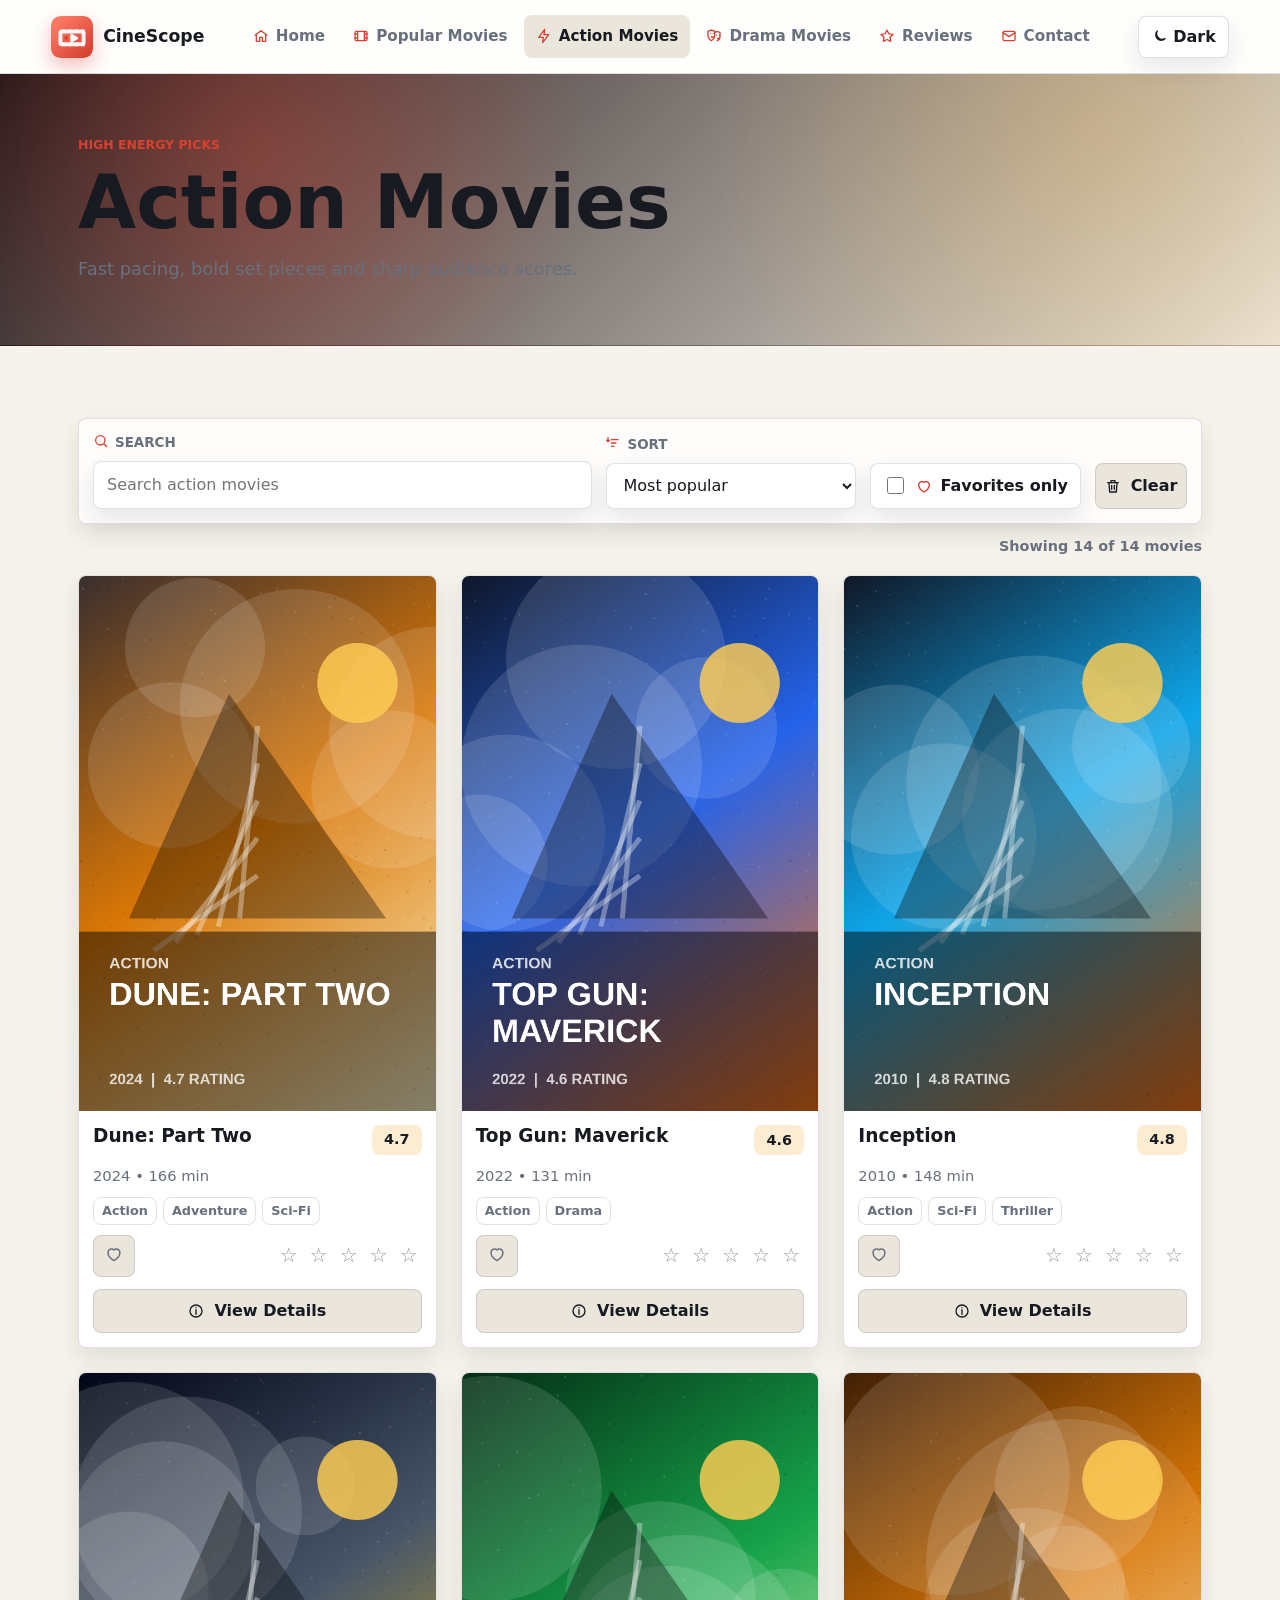
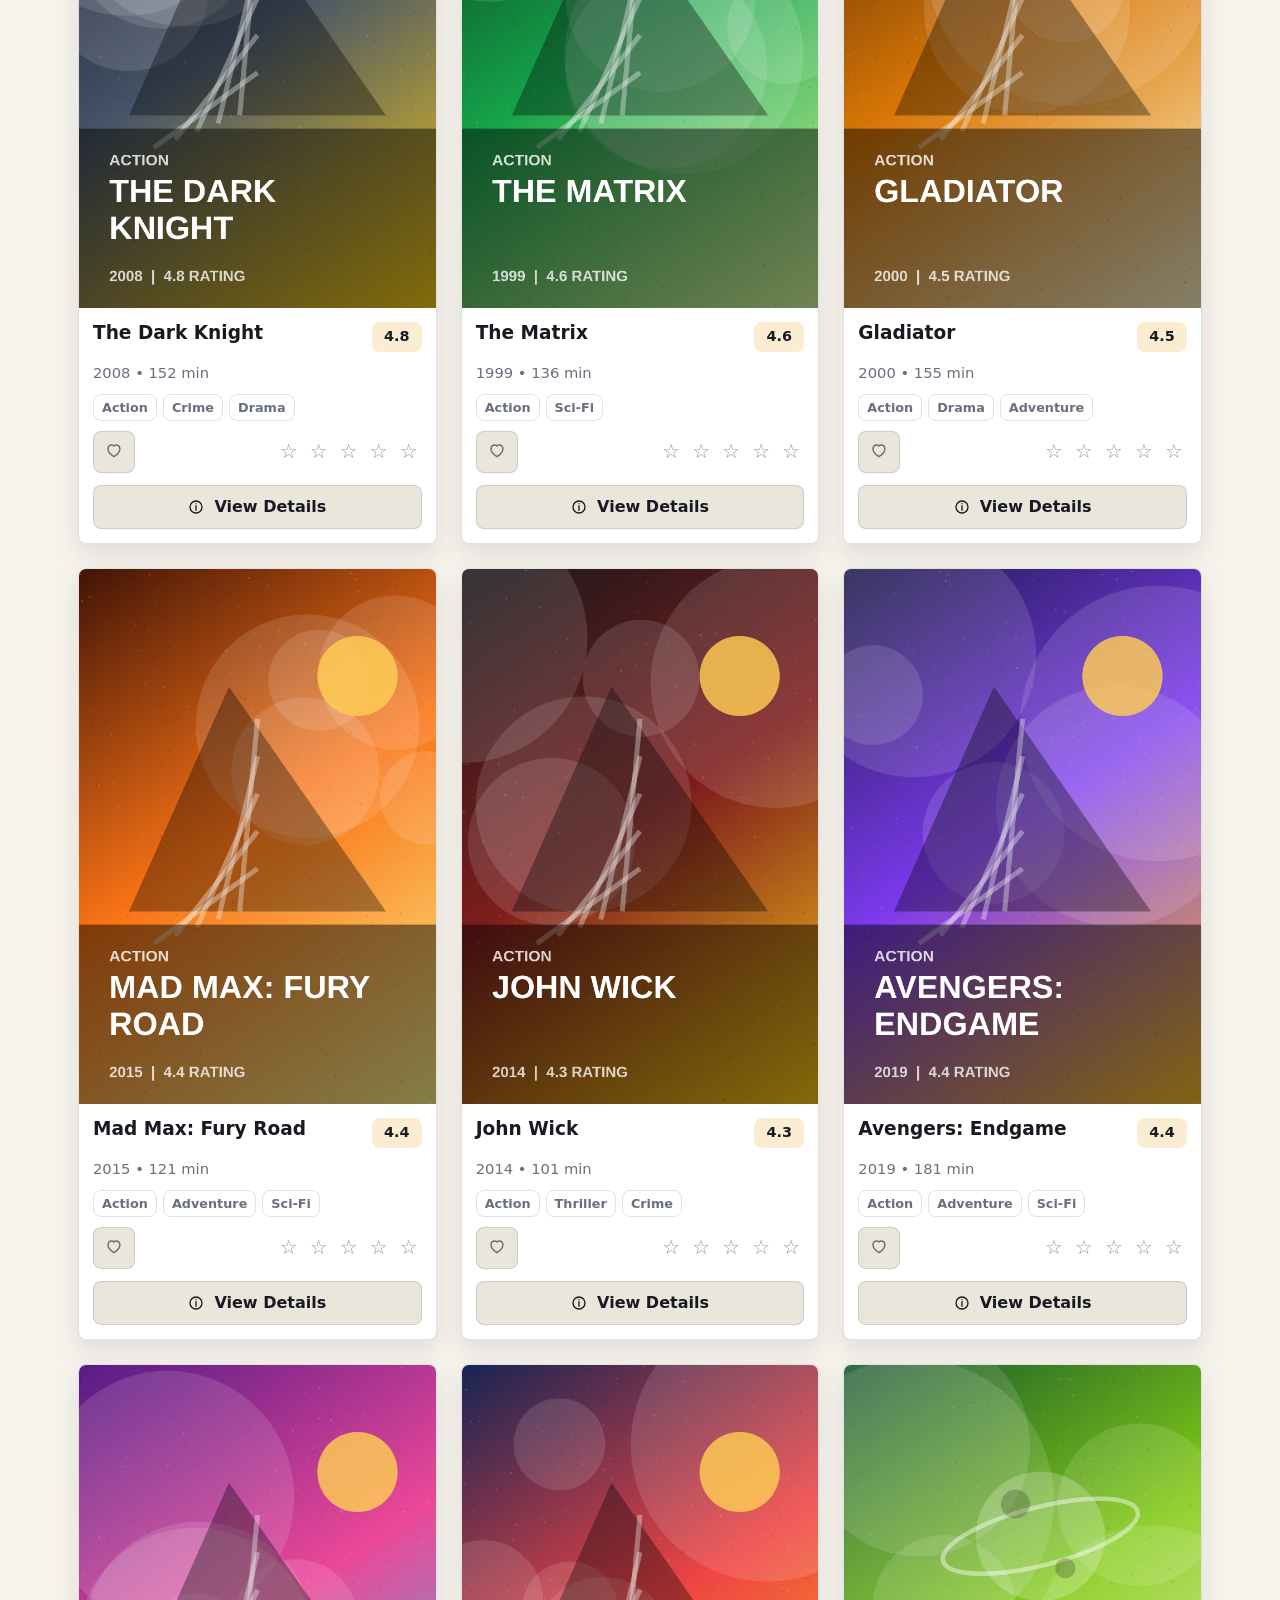
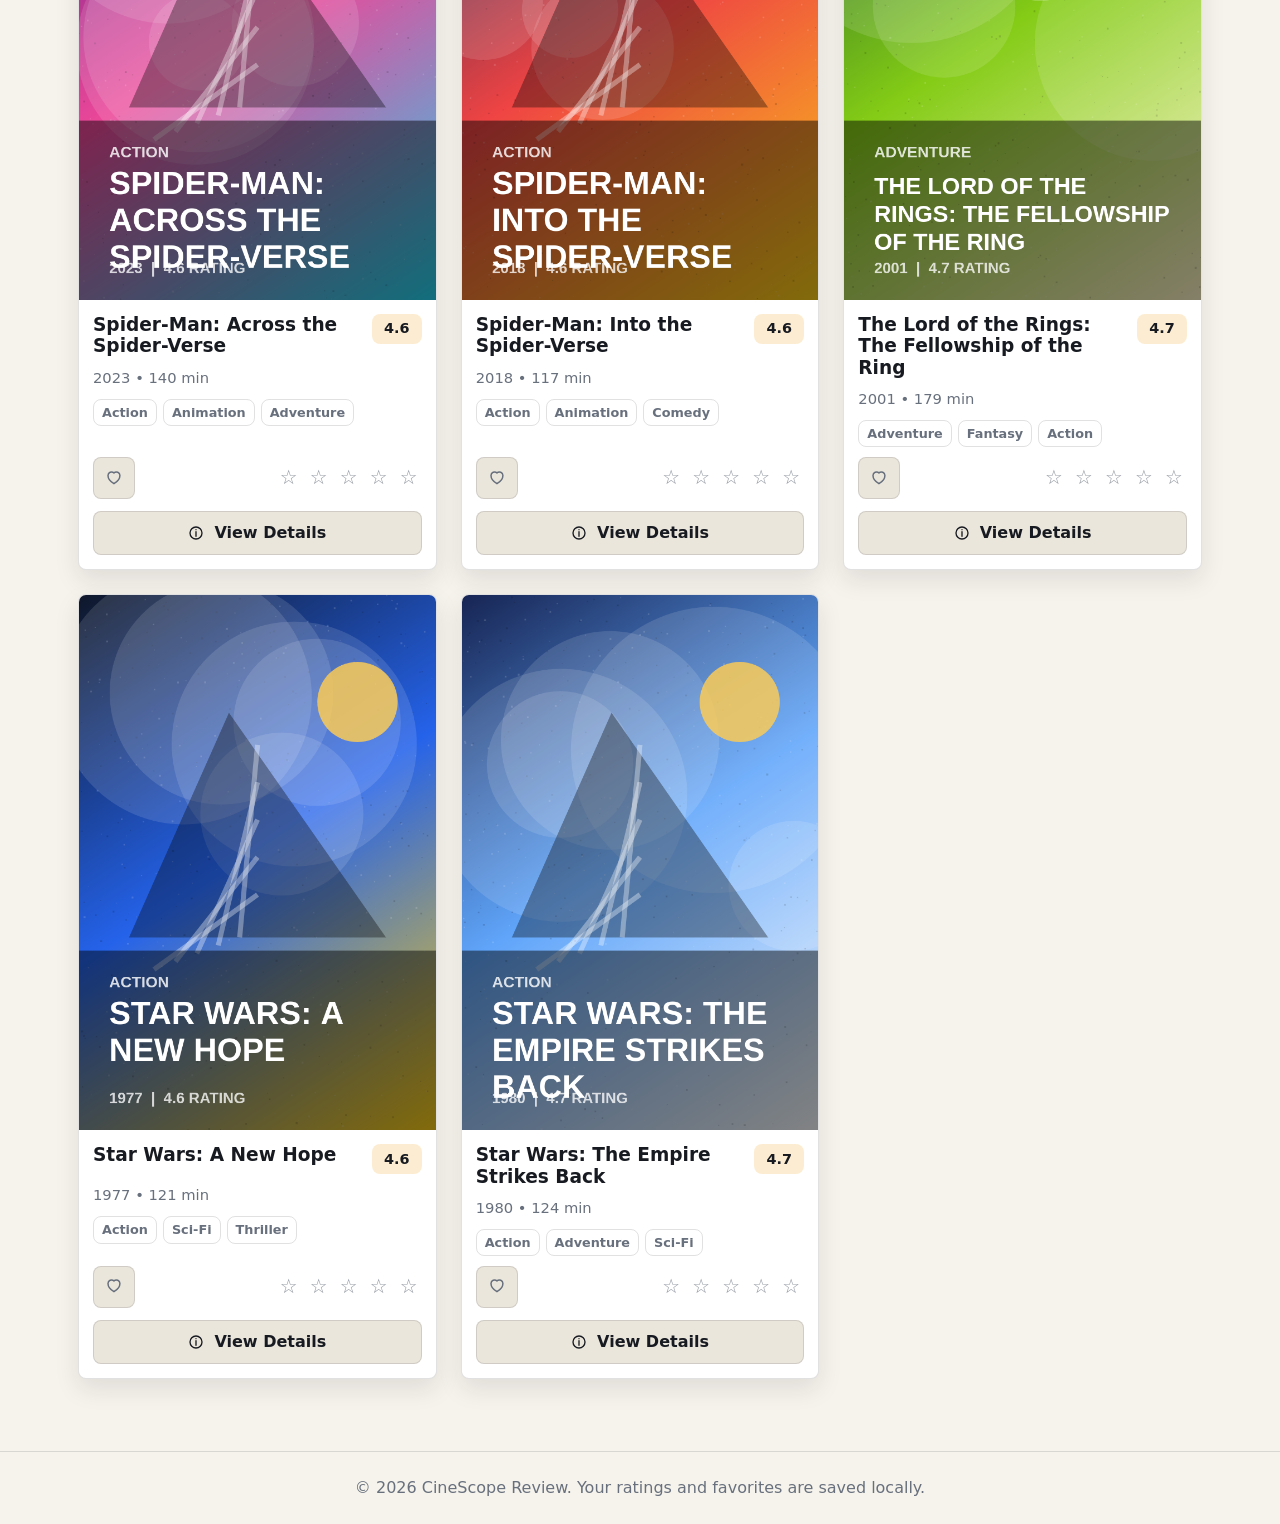
==== action.html @ cfec651d "web" ====
<!DOCTYPE html>
<html lang="en">
<head>
  <meta charset="UTF-8">
  <meta name="viewport" content="width=device-width, initial-scale=1.0">
  <title>CineScope Review | Action Movies</title>
  <link rel="icon" type="image/svg+xml" href="assets/cinescope-logo.svg">
  <script>
    /* Apply saved theme before CSS paints to avoid a visible flash. */
    (function () {
      try {
        var theme = localStorage.getItem('movieReviewTheme');
        if (theme) document.documentElement.dataset.theme = theme;
      } catch (error) {}
    })();
  </script>
  <link rel="stylesheet" href="css/styles.css?v=english-posters">
</head>
<body data-page="action">
  <header class="site-header">
    <a class="brand" href="index.html" aria-label="CineScope Review Home">
      <span class="brand-mark">CS</span>
      <span class="brand-text">CineScope</span>
    </a>

    <button class="nav-toggle" type="button" data-nav-toggle aria-expanded="false" aria-label="Open menu">
      <span></span>
      <span></span>
      <span></span>
    </button>

    <nav class="main-nav" data-nav>
      <a href="index.html" data-page-link="home">Home</a>
      <a href="popular.html" data-page-link="popular">Popular Movies</a>
      <a href="action.html" data-page-link="action">Action Movies</a>
      <a href="drama.html" data-page-link="drama">Drama Movies</a>
      <a href="reviews.html" data-page-link="reviews">Reviews</a>
      <a href="contact.html" data-page-link="contact">Contact</a>
      <button class="mobile-theme-toggle" type="button" data-theme-toggle>
        <span data-theme-icon>Dark</span> mode
      </button>
    </nav>

    <button class="theme-toggle" type="button" data-theme-toggle aria-label="Toggle dark mode">
      <span data-theme-icon>Dark</span>
    </button>
  </header>

  <main>
    <section class="page-hero action-hero">
      <div class="page-hero-inner">
        <p class="eyebrow">High energy picks</p>
        <h1>Action Movies</h1>
        <p>Fast pacing, bold set pieces and sharp audience scores.</p>
      </div>
    </section>

    <section class="section-shell">
      <div class="toolbar genre-toolbar" data-movie-controls>
        <label class="field search-field">
          <span>Search</span>
          <input type="search" data-movie-search placeholder="Search action movies">
        </label>

        <label class="field select-field">
          <span>Sort</span>
          <select data-sort-select>
            <option value="popular">Most popular</option>
            <option value="rating">Highest critic rating</option>
            <option value="newest">Newest release</option>
            <option value="title">Title A-Z</option>
            <option value="user-rating">Your rating</option>
          </select>
        </label>

        <label class="toggle-field">
          <input type="checkbox" data-favorite-filter>
          <span>Favorites only</span>
        </label>

        <button class="secondary-btn clear-btn" type="button" data-clear-filters>Clear</button>
      </div>

      <div class="results-row">
        <p class="result-count" data-results-count>Showing action movies</p>
      </div>
      <div class="movie-grid" data-render="genre" data-genre="Action"></div>
      <p class="empty-state" data-empty-state hidden>No action movies match your search.</p>
    </section>
  </main>

  <footer class="site-footer">
    <p>&copy; 2026 CineScope Review. Your ratings and favorites are saved locally.</p>
  </footer>

  <script src="js/script.js?v=english-posters"></script>
</body>
</html>
---- css/styles.css ----
/* ---------- Base theme and reset ---------- */
:root {
  color-scheme: light;
  --bg: #f6f3ec;
  --panel: #ffffff;
  --surface: #ebe6dc;
  --surface-strong: #ded6c9;
  --text: #171a20;
  --muted: #68707d;
  --line: rgba(24, 28, 35, 0.13);
  --brand: #d64232;
  --brand-strong: #af2f25;
  --accent: #0f8b8d;
  --gold: #f1ad32;
  --shadow: 0 18px 40px rgba(25, 29, 38, 0.14);
  --shadow-soft: 0 10px 24px rgba(25, 29, 38, 0.1);
  --radius: 8px;
  --header-height: 74px;
  --content: 1180px;
}

:root[data-theme="dark"] {
  color-scheme: dark;
  --bg: #0f1117;
  --panel: #171b23;
  --surface: #202632;
  --surface-strong: #2b3442;
  --text: #f4f0e8;
  --muted: #b1bac7;
  --line: rgba(244, 240, 232, 0.14);
  --brand: #ff6b57;
  --brand-strong: #ff8a79;
  --accent: #53c2c8;
  --gold: #ffc75a;
  --shadow: 0 22px 48px rgba(0, 0, 0, 0.36);
  --shadow-soft: 0 12px 26px rgba(0, 0, 0, 0.28);
}

* {
  box-sizing: border-box;
}

html {
  scroll-behavior: smooth;
}

body {
  min-height: 100vh;
  margin: 0;
  display: flex;
  flex-direction: column;
  background: var(--bg);
  color: var(--text);
  font-family: Inter, ui-sans-serif, system-ui, -apple-system, BlinkMacSystemFont, "Segoe UI", Arial, sans-serif;
  line-height: 1.5;
}

body.modal-open {
  overflow: hidden;
}

img {
  max-width: 100%;
  display: block;
}

a {
  color: inherit;
  text-decoration: none;
}

button,
input,
select,
textarea {
  font: inherit;
}

button {
  cursor: pointer;
}

:focus-visible {
  outline: 3px solid color-mix(in srgb, var(--accent) 70%, white 30%);
  outline-offset: 3px;
}

/* ---------- Header and navigation ---------- */
.site-header {
  position: sticky;
  top: 0;
  z-index: 50;
  min-height: var(--header-height);
  display: flex;
  align-items: center;
  gap: 18px;
  padding: 12px clamp(18px, 4vw, 56px);
  border-bottom: 1px solid var(--line);
  background: color-mix(in srgb, var(--panel) 88%, transparent);
  backdrop-filter: blur(18px);
}

.brand {
  display: inline-flex;
  align-items: center;
  gap: 10px;
  min-width: max-content;
  font-weight: 800;
  letter-spacing: 0;
}

.brand-mark {
  width: 42px;
  height: 42px;
  display: inline-grid;
  place-items: center;
  border-radius: var(--radius);
  background: url("../assets/cinescope-logo.svg") center / cover no-repeat;
  color: transparent;
  font-size: 0;
  box-shadow: 0 8px 18px color-mix(in srgb, var(--brand) 32%, transparent);
}

.brand-text {
  font-size: 1.08rem;
}

.main-nav {
  flex: 1;
  min-width: 0;
  display: flex;
  justify-content: center;
  align-items: center;
  gap: 4px;
}

.main-nav a {
  display: inline-flex;
  align-items: center;
  gap: 7px;
  padding: 10px 12px;
  border-radius: var(--radius);
  color: var(--muted);
  font-size: 0.95rem;
  font-weight: 700;
  white-space: nowrap;
  transition: color 0.2s ease, background 0.2s ease;
}

.main-nav a:hover,
.main-nav a.is-active {
  color: var(--text);
  background: var(--surface);
}

.mobile-theme-toggle {
  display: none;
}

.theme-toggle,
.nav-toggle,
.mobile-theme-toggle {
  border: 1px solid var(--line);
  border-radius: var(--radius);
  background: var(--panel);
  color: var(--text);
  box-shadow: var(--shadow-soft);
}

.theme-toggle {
  min-width: 74px;
  height: 42px;
  display: inline-flex;
  align-items: center;
  justify-content: center;
  gap: 6px;
  padding: 0 12px;
  font-weight: 800;
}

.nav-toggle {
  width: 42px;
  height: 42px;
  display: none;
  place-items: center;
  padding: 9px;
}

.nav-toggle span {
  width: 20px;
  height: 2px;
  display: block;
  margin: 3px 0;
  border-radius: 2px;
  background: var(--text);
}

/* ---------- Icon system ---------- */
.ui-icon {
  width: 1.05em;
  height: 1.05em;
  flex: 0 0 auto;
  display: inline-block;
}

.nav-icon {
  width: 1rem;
  height: 1rem;
  color: var(--brand);
}

.button-icon,
.theme-symbol .ui-icon,
.label-icon,
.toggle-icon {
  width: 1rem;
  height: 1rem;
}

.label-icon {
  margin-right: 6px;
  color: var(--brand);
  vertical-align: -0.15em;
}

.button-icon {
  margin-right: 2px;
}

.theme-symbol {
  display: inline-flex;
  align-items: center;
}

.favorite-icon,
.stat-icon,
.fact-icon {
  width: 1.12rem;
  height: 1.12rem;
}

/* ---------- Shared sections ---------- */
main {
  flex: 1;
}

.section-shell {
  width: min(100%, var(--content));
  margin: 0 auto;
  padding: clamp(34px, 6vw, 72px) clamp(18px, 4vw, 28px);
}

.section-heading {
  display: flex;
  align-items: end;
  justify-content: space-between;
  gap: 18px;
  margin-bottom: 24px;
}

.heading-actions {
  display: flex;
  flex-wrap: wrap;
  align-items: center;
  justify-content: flex-end;
  gap: 14px;
}

.section-heading h1,
.section-heading h2,
.page-hero h1,
.form-panel h2,
.contact-info h2 {
  margin: 0;
  line-height: 1.05;
  letter-spacing: 0;
}

.section-heading h1 {
  font-size: 3.4rem;
}

.section-heading h2,
.form-panel h2,
.contact-info h2 {
  font-size: 2.1rem;
}

.eyebrow {
  margin: 0 0 8px;
  color: var(--brand);
  font-size: 0.78rem;
  font-weight: 900;
  letter-spacing: 0;
  text-transform: uppercase;
}

.text-link {
  color: var(--brand);
  font-weight: 850;
  white-space: nowrap;
}

.text-link:hover {
  color: var(--brand-strong);
}

.compact-heading {
  margin-bottom: 16px;
}

/* ---------- Home banner slider ---------- */
.hero-slider {
  position: relative;
  min-height: clamp(430px, 62svh, 600px);
  overflow: hidden;
  background: #111722;
}

.slider-stage,
.slide {
  position: absolute;
  inset: 0;
}

.slide {
  isolation: isolate;
  display: grid;
  align-items: center;
  padding: 0 clamp(20px, 6vw, 88px);
  background-position: center;
  background-size: cover;
  opacity: 0;
  transform: scale(1.035);
  transition: transform 0.8s ease;
}

.slide.is-active {
  z-index: 2;
  opacity: 1 !important;
  transform: scale(1);
}

.slide::before {
  content: "";
  position: absolute;
  inset: 0;
  z-index: 0;
  pointer-events: none;
  background:
    linear-gradient(90deg, rgba(4, 7, 12, 0.92), rgba(4, 7, 12, 0.6) 48%, rgba(4, 7, 12, 0.28)),
    linear-gradient(0deg, rgba(4, 7, 12, 0.72), transparent 52%);
}

.slide-content {
  position: relative;
  z-index: 10 !important;
  max-width: 650px;
  color: #fff !important;
  opacity: 1 !important;
  text-shadow: 0 4px 18px rgba(0, 0, 0, 0.55);
  animation: slideCopyIn 0.55s ease both;
}

.slide-content h2 {
  margin: 0;
  color: #fff !important;
  font-size: 5.2rem;
  line-height: 0.95;
  letter-spacing: 0;
}

.slide-content p {
  max-width: 54ch;
  margin: 16px 0 22px;
  color: rgba(255, 255, 255, 0.96) !important;
  font-size: 1.12rem;
}

.slide-meta {
  display: flex;
  flex-wrap: wrap;
  gap: 8px;
  margin-bottom: 14px;
}

.pill {
  display: inline-flex;
  align-items: center;
  min-height: 30px;
  padding: 5px 10px;
  border: 1px solid rgba(255, 255, 255, 0.32);
  border-radius: var(--radius);
  background: rgba(255, 255, 255, 0.16);
  color: #fff;
  font-size: 0.86rem;
  font-weight: 800;
  backdrop-filter: blur(10px);
}

.primary-btn,
.secondary-btn {
  min-height: 44px;
  display: inline-flex;
  align-items: center;
  justify-content: center;
  gap: 8px;
  border-radius: var(--radius);
  border: 1px solid transparent;
  padding: 0 16px;
  font-weight: 900;
  transition: transform 0.2s ease, background 0.2s ease, border-color 0.2s ease;
}

.primary-btn {
  background: var(--brand);
  color: #fff;
}

.primary-btn:hover,
.secondary-btn:hover {
  transform: translateY(-2px);
}

.secondary-btn {
  background: var(--surface);
  border-color: var(--line);
  color: var(--text);
}

.slider-controls {
  position: absolute;
  z-index: 5;
  left: 50%;
  bottom: 22px;
  display: flex;
  align-items: center;
  gap: 12px;
  transform: translateX(-50%);
}

.slider-arrow,
.slider-dot {
  border: 1px solid rgba(255, 255, 255, 0.22);
  border-radius: var(--radius);
  background: rgba(255, 255, 255, 0.14);
  color: #fff;
  backdrop-filter: blur(10px);
}

.slider-arrow {
  width: 42px;
  height: 42px;
  font-size: 1.8rem;
  line-height: 1;
}

.slider-dots {
  display: flex;
  gap: 8px;
}

.slider-dot {
  width: 34px;
  height: 10px;
  padding: 0;
  opacity: 0.55;
  transition: width 0.2s ease, opacity 0.2s ease, background 0.2s ease;
}

.slider-dot.is-active {
  width: 48px;
  opacity: 1;
  background: var(--brand);
}

@keyframes slideCopyIn {
  from {
    opacity: 0;
    transform: translateY(16px);
  }
  to {
    opacity: 1;
    transform: translateY(0);
  }
}

/* ---------- Inner page heroes ---------- */
.page-hero {
  min-height: clamp(210px, 28svh, 310px);
  display: grid;
  align-items: center;
  overflow: hidden;
  border-bottom: 1px solid var(--line);
  background:
    radial-gradient(circle at 18% 20%, color-mix(in srgb, var(--brand) 32%, transparent), transparent 34%),
    radial-gradient(circle at 82% 30%, color-mix(in srgb, var(--accent) 28%, transparent), transparent 36%),
    linear-gradient(135deg, var(--surface), var(--bg));
}

.compact-hero {
  background:
    radial-gradient(circle at 74% 18%, color-mix(in srgb, var(--gold) 28%, transparent), transparent 34%),
    linear-gradient(135deg, var(--surface), var(--bg));
}

.action-hero {
  background:
    radial-gradient(circle at 20% 28%, color-mix(in srgb, var(--brand) 38%, transparent), transparent 32%),
    radial-gradient(circle at 86% 24%, color-mix(in srgb, var(--gold) 24%, transparent), transparent 36%),
    linear-gradient(135deg, #211719, var(--surface));
}

.drama-hero {
  background:
    radial-gradient(circle at 18% 24%, color-mix(in srgb, var(--accent) 30%, transparent), transparent 34%),
    radial-gradient(circle at 82% 30%, color-mix(in srgb, var(--brand) 20%, transparent), transparent 36%),
    linear-gradient(135deg, var(--surface), var(--bg));
}

.reviews-hero,
.contact-hero {
  background:
    radial-gradient(circle at 20% 22%, color-mix(in srgb, var(--accent) 27%, transparent), transparent 34%),
    radial-gradient(circle at 78% 26%, color-mix(in srgb, var(--gold) 22%, transparent), transparent 36%),
    linear-gradient(135deg, var(--surface), var(--bg));
}

.page-hero-inner {
  width: min(100%, var(--content));
  margin: 0 auto;
  padding: clamp(38px, 5vw, 62px) clamp(18px, 4vw, 28px);
}

.page-hero h1 {
  max-width: 900px;
  font-size: 4.7rem;
}

.page-hero p:last-child {
  max-width: 58ch;
  margin: 14px 0 0;
  color: var(--muted);
  font-size: 1.12rem;
}

/* ---------- Stats strips ---------- */
.stats-band {
  width: min(100%, var(--content));
  margin: 0 auto;
  padding: 22px clamp(18px, 4vw, 28px) 0;
}

.inner-stats {
  padding-top: 26px;
}

.stats-strip {
  display: grid;
  grid-template-columns: repeat(4, minmax(0, 1fr));
  gap: 12px;
}

.stat-card {
  min-width: 0;
  position: relative;
  border: 1px solid var(--line);
  border-radius: var(--radius);
  background: var(--panel);
  padding: 16px 14px 14px 46px;
  box-shadow: var(--shadow-soft);
}

.stat-icon {
  position: absolute;
  top: 16px;
  left: 14px;
  color: var(--brand);
}

.stat-card span {
  display: block;
  color: var(--muted);
  font-size: 0.78rem;
  font-weight: 900;
  text-transform: uppercase;
}

.stat-card strong {
  display: block;
  margin-top: 4px;
  font-size: 1.55rem;
  line-height: 1;
}

/* ---------- Search and filter toolbar ---------- */
.toolbar {
  display: grid;
  grid-template-columns: minmax(260px, 1.35fr) minmax(170px, 0.65fr) minmax(190px, 0.75fr) max-content 92px;
  align-items: end;
  gap: 14px;
  margin-bottom: 12px;
  border: 1px solid var(--line);
  border-radius: var(--radius);
  background: color-mix(in srgb, var(--panel) 84%, transparent);
  padding: 14px;
  box-shadow: var(--shadow-soft);
}

.toolbar.single-control {
  grid-template-columns: minmax(240px, 520px);
}

.toolbar.genre-toolbar {
  grid-template-columns: minmax(240px, 1fr) minmax(190px, 250px) max-content 92px;
}

.field {
  display: grid;
  gap: 8px;
}

.field > span {
  color: var(--muted);
  font-size: 0.84rem;
  font-weight: 900;
  letter-spacing: 0;
  text-transform: uppercase;
}

.field input,
.field select,
.field textarea {
  width: 100%;
  border: 1px solid var(--line);
  border-radius: var(--radius);
  background: var(--panel);
  color: var(--text);
  min-height: 46px;
  padding: 11px 13px;
  box-shadow: var(--shadow-soft);
}

.field textarea {
  resize: vertical;
  min-height: 142px;
}

.toggle-field {
  min-height: 46px;
  display: inline-flex;
  align-items: center;
  gap: 9px;
  border: 1px solid var(--line);
  border-radius: var(--radius);
  background: var(--panel);
  color: var(--text);
  padding: 0 12px;
  font-weight: 850;
  box-shadow: var(--shadow-soft);
  white-space: nowrap;
}

.toggle-field input {
  width: 17px;
  height: 17px;
  accent-color: var(--brand);
}

.toggle-icon {
  color: var(--brand);
}

.clear-btn {
  width: 100%;
  min-height: 46px;
}

.results-row {
  display: flex;
  justify-content: flex-end;
  margin: 0 0 18px;
}

.result-count {
  margin: 0;
  color: var(--muted);
  font-size: 0.9rem;
  font-weight: 850;
}

/* ---------- Movie cards ---------- */
.movie-grid {
  display: grid;
  grid-template-columns: repeat(3, minmax(0, 1fr));
  gap: clamp(16px, 3vw, 24px);
}

.movie-card {
  min-width: 0;
  display: flex;
  flex-direction: column;
  overflow: hidden;
  border: 1px solid var(--line);
  border-radius: var(--radius);
  background: var(--panel);
  box-shadow: var(--shadow-soft);
  transition: transform 0.24s ease, box-shadow 0.24s ease, border-color 0.24s ease;
}

.movie-card:hover {
  transform: translateY(-6px);
  border-color: color-mix(in srgb, var(--brand) 38%, var(--line));
  box-shadow: var(--shadow);
}

.poster-button {
  position: relative;
  width: 100%;
  aspect-ratio: 2 / 3;
  overflow: hidden;
  border: 0;
  padding: 0;
  background: #121820;
  color: #fff;
}

.poster-button img {
  width: 100%;
  height: 100%;
  object-fit: cover;
  transition: transform 0.48s ease, filter 0.48s ease;
}

.movie-card:hover .poster-button img,
.poster-button:focus-visible img {
  transform: scale(1.08);
  filter: saturate(1.12) contrast(1.05);
}

.poster-overlay {
  position: absolute;
  inset: 0;
  display: flex;
  flex-direction: column;
  justify-content: flex-end;
  gap: 6px;
  padding: 18px;
  background: linear-gradient(0deg, rgba(5, 7, 10, 0.88), transparent 62%);
  opacity: 0;
  transform: translateY(12px);
  transition: opacity 0.28s ease, transform 0.28s ease;
  text-align: left;
}

.movie-card:hover .poster-overlay,
.poster-button:focus-visible .poster-overlay {
  opacity: 1;
  transform: translateY(0);
}

.poster-overlay strong {
  font-size: 1.28rem;
  line-height: 1.05;
}

.poster-overlay span {
  color: rgba(255, 255, 255, 0.82);
  font-weight: 750;
}

.card-body {
  min-width: 0;
  flex: 1;
  display: flex;
  flex-direction: column;
  gap: 10px;
  padding: 14px;
}

.card-title-row {
  display: flex;
  align-items: flex-start;
  justify-content: space-between;
  gap: 10px;
}

.movie-title {
  margin: 0;
  font-size: 1.16rem;
  line-height: 1.15;
}

.score-badge {
  flex: 0 0 auto;
  display: inline-flex;
  align-items: center;
  justify-content: center;
  min-width: 50px;
  min-height: 30px;
  border-radius: var(--radius);
  background: color-mix(in srgb, var(--gold) 22%, transparent);
  color: var(--text);
  font-size: 0.9rem;
  font-weight: 900;
}

.movie-meta {
  color: var(--muted);
  font-size: 0.92rem;
}

.genre-row {
  display: flex;
  flex-wrap: wrap;
  gap: 6px;
}

.genre-tag {
  display: inline-flex;
  min-height: 26px;
  align-items: center;
  padding: 3px 8px;
  border: 1px solid var(--line);
  border-radius: var(--radius);
  color: var(--muted);
  font-size: 0.8rem;
  font-weight: 800;
}

.card-actions {
  margin-top: auto;
  display: flex;
  align-items: center;
  justify-content: space-between;
  gap: 8px;
}

.favorite-btn {
  flex: 0 0 42px;
  width: 42px;
  height: 42px;
  border: 1px solid var(--line);
  border-radius: var(--radius);
  background: var(--surface);
  color: var(--muted);
  font-size: 1.3rem;
  line-height: 1;
  transition: color 0.2s ease, border-color 0.2s ease, background 0.2s ease, transform 0.2s ease;
}

.favorite-btn:hover,
.favorite-btn.is-active {
  color: var(--brand);
  border-color: color-mix(in srgb, var(--brand) 45%, var(--line));
  background: color-mix(in srgb, var(--brand) 12%, var(--surface));
}

.favorite-btn:hover {
  transform: translateY(-2px);
}

.favorite-btn.is-active .favorite-icon {
  fill: currentColor;
}

.stars,
.star-input {
  min-height: 42px;
  display: inline-flex;
  align-items: center;
  gap: 2px;
}

.star-btn,
.review-star-btn {
  width: 28px;
  height: 36px;
  border: 0;
  border-radius: var(--radius);
  background: transparent;
  color: color-mix(in srgb, var(--muted) 72%, transparent);
  font-size: 1.24rem;
  line-height: 1;
  transition: color 0.18s ease, transform 0.18s ease;
}

.star-btn:hover,
.review-star-btn:hover,
.star-btn.is-active,
.review-star-btn.is-active {
  color: var(--gold);
}

.star-btn:hover,
.review-star-btn:hover {
  transform: translateY(-2px);
}

.details-btn {
  width: 100%;
  margin-top: 2px;
}

.empty-state {
  margin: 24px 0 0;
  padding: 18px;
  border: 1px dashed var(--line);
  border-radius: var(--radius);
  color: var(--muted);
  text-align: center;
}

/* ---------- Favorite list ---------- */
.favorites-shell {
  padding-top: 0;
}

.favorite-list {
  display: grid;
  grid-template-columns: repeat(3, minmax(0, 1fr));
  gap: 14px;
}

.favorite-mini {
  display: grid;
  grid-template-columns: 74px minmax(0, 1fr) 42px;
  align-items: center;
  gap: 12px;
  border: 1px solid var(--line);
  border-radius: var(--radius);
  background: var(--panel);
  padding: 10px;
  box-shadow: var(--shadow-soft);
}

.favorite-thumb {
  width: 74px;
  aspect-ratio: 2 / 3;
  overflow: hidden;
  border: 0;
  border-radius: var(--radius);
  padding: 0;
  background: #121820;
}

.favorite-thumb img {
  width: 100%;
  height: 100%;
  object-fit: cover;
  transition: transform 0.25s ease;
}

.favorite-thumb:hover img {
  transform: scale(1.08);
}

.favorite-mini h3 {
  margin: 0;
  font-size: 1rem;
  line-height: 1.15;
}

.favorite-mini p {
  margin: 4px 0 0;
  color: var(--muted);
  font-size: 0.9rem;
}

.favorite-mini .favorite-btn {
  width: 42px;
  flex-basis: 42px;
}

/* ---------- Modal popup ---------- */
.modal[hidden] {
  display: none;
}

.modal {
  position: fixed;
  inset: 0;
  z-index: 100;
  display: grid;
  place-items: center;
  padding: 18px;
}

.modal-backdrop {
  position: absolute;
  inset: 0;
  background: rgba(4, 6, 10, 0.72);
  backdrop-filter: blur(8px);
}

.modal-panel {
  position: relative;
  width: min(940px, 100%);
  max-height: calc(100svh - 36px);
  overflow: auto;
  border: 1px solid var(--line);
  border-radius: var(--radius);
  background: var(--panel);
  box-shadow: var(--shadow);
}

.modal-close {
  position: absolute;
  top: 12px;
  right: 12px;
  z-index: 4;
  width: 42px;
  height: 42px;
  border: 1px solid var(--line);
  border-radius: var(--radius);
  background: color-mix(in srgb, var(--panel) 88%, transparent);
  color: var(--text);
  font-size: 1.4rem;
}

.modal-content {
  display: grid;
  grid-template-columns: minmax(230px, 320px) minmax(0, 1fr);
  gap: clamp(18px, 4vw, 32px);
  padding: clamp(18px, 4vw, 34px);
}

.modal-poster {
  overflow: hidden;
  border-radius: var(--radius);
  background: #121820;
}

.modal-poster img {
  width: 100%;
  height: 100%;
  min-height: 360px;
  object-fit: cover;
}

.modal-details {
  min-width: 0;
  display: grid;
  align-content: start;
  gap: 16px;
}

.modal-details h2 {
  margin: 0;
  padding-right: 42px;
  font-size: 3.4rem;
  line-height: 1;
  letter-spacing: 0;
}

.modal-summary {
  color: var(--muted);
  font-size: 1rem;
}

.fact-grid {
  display: grid;
  grid-template-columns: repeat(2, minmax(0, 1fr));
  gap: 10px;
}

.fact {
  position: relative;
  padding: 12px;
  border: 1px solid var(--line);
  border-radius: var(--radius);
  background: var(--surface);
}

.fact-icon {
  float: right;
  color: var(--brand);
  opacity: 0.8;
}

.fact span {
  display: block;
  color: var(--muted);
  font-size: 0.78rem;
  font-weight: 900;
  text-transform: uppercase;
}

.fact strong {
  display: block;
  margin-top: 4px;
  font-size: 0.98rem;
}

.modal-actions {
  display: flex;
  flex-wrap: wrap;
  align-items: center;
  gap: 12px;
}

.user-rating-label {
  min-height: 30px;
  display: inline-flex;
  align-items: center;
  border: 1px solid var(--line);
  border-radius: var(--radius);
  background: var(--surface);
  color: var(--muted);
  padding: 4px 9px;
  font-size: 0.9rem;
  font-weight: 850;
}

.review-quote {
  margin: 2px 0 0;
  border-left: 4px solid var(--brand);
  padding: 12px 0 12px 14px;
  color: var(--muted);
  font-style: italic;
}

.review-quote cite {
  display: block;
  margin-top: 8px;
  color: var(--text);
  font-style: normal;
  font-weight: 850;
}

/* ---------- Reviews page ---------- */
.reviews-layout {
  display: grid;
  grid-template-columns: minmax(280px, 390px) minmax(0, 1fr);
  gap: clamp(20px, 4vw, 34px);
  align-items: start;
}

.form-panel {
  display: grid;
  gap: 16px;
  border: 1px solid var(--line);
  border-radius: var(--radius);
  background: var(--panel);
  padding: clamp(18px, 4vw, 26px);
  box-shadow: var(--shadow-soft);
}

.review-column {
  min-width: 0;
}

.review-stats {
  grid-template-columns: repeat(3, minmax(0, 1fr));
  margin-bottom: 14px;
}

.review-filter {
  margin-bottom: 14px;
}

.review-list {
  display: grid;
  gap: 14px;
}

.review-item {
  border: 1px solid var(--line);
  border-radius: var(--radius);
  background: var(--panel);
  padding: 16px;
  box-shadow: var(--shadow-soft);
}

.review-top {
  display: flex;
  justify-content: space-between;
  gap: 12px;
  margin-bottom: 8px;
}

.review-top h3 {
  margin: 0;
  font-size: 1.08rem;
}

.review-meta,
.review-movie {
  color: var(--muted);
  font-size: 0.9rem;
}

.review-stars {
  color: var(--gold);
  white-space: nowrap;
}

.review-item p {
  margin: 10px 0 0;
}

.small-danger {
  margin-top: 12px;
  border: 1px solid color-mix(in srgb, var(--brand) 35%, var(--line));
  border-radius: var(--radius);
  background: transparent;
  color: var(--brand);
  min-height: 34px;
  padding: 0 10px;
  font-weight: 800;
}

/* ---------- Contact page ---------- */
.contact-layout {
  display: grid;
  grid-template-columns: minmax(0, 0.9fr) minmax(280px, 460px);
  gap: clamp(24px, 5vw, 54px);
  align-items: start;
}

.contact-info {
  padding-top: 10px;
}

.contact-info p:not(.eyebrow) {
  max-width: 58ch;
  color: var(--muted);
}

.contact-list {
  display: grid;
  gap: 12px;
  margin: 24px 0 0;
}

.contact-list div {
  border-left: 4px solid var(--brand);
  padding: 10px 0 10px 14px;
}

.contact-list dt {
  color: var(--muted);
  font-size: 0.78rem;
  font-weight: 900;
  text-transform: uppercase;
}

.contact-list dd {
  margin: 4px 0 0;
  font-weight: 760;
}

.form-status {
  min-height: 24px;
  margin: 0;
  color: var(--accent);
  font-weight: 800;
}

/* ---------- Toast and footer ---------- */
.toast {
  position: fixed;
  right: 18px;
  bottom: 18px;
  z-index: 120;
  max-width: min(360px, calc(100vw - 36px));
  border: 1px solid var(--line);
  border-radius: var(--radius);
  background: var(--panel);
  color: var(--text);
  box-shadow: var(--shadow);
  padding: 12px 14px;
  opacity: 0;
  pointer-events: none;
  transform: translateY(14px);
  transition: opacity 0.22s ease, transform 0.22s ease;
}

.toast.is-visible {
  opacity: 1;
  transform: translateY(0);
}

.site-footer {
  border-top: 1px solid var(--line);
  padding: 24px clamp(18px, 4vw, 56px);
  color: var(--muted);
  text-align: center;
}

.site-footer p {
  margin: 0;
}

/* ---------- Responsive layout ---------- */
@media (max-width: 980px) {
  .site-header {
    display: grid;
    grid-template-columns: auto minmax(0, 1fr) auto;
    gap: 12px;
    padding-right: 74px;
  }

  .brand {
    grid-column: 1;
    margin-right: 0;
  }

  .theme-toggle {
    display: none;
  }

  .nav-toggle {
    grid-column: 3;
    display: grid;
    margin-left: 0;
    position: fixed !important;
    top: 14px;
    right: 14px !important;
    transform: none;
    z-index: 90;
    border-color: color-mix(in srgb, var(--brand) 45%, transparent);
    background: var(--brand);
    box-shadow: 0 10px 24px color-mix(in srgb, var(--brand) 26%, transparent);
  }

  .nav-toggle span {
    background: #fff;
  }

  .main-nav {
    position: absolute;
    left: 14px;
    right: 14px;
    top: calc(100% + 8px);
    display: none;
    flex-direction: column;
    align-items: stretch;
    padding: 10px;
    border: 1px solid var(--line);
    border-radius: var(--radius);
    background: var(--panel);
    box-shadow: var(--shadow);
  }

  .main-nav.is-open {
    display: flex;
  }

  .main-nav a {
    white-space: normal;
  }

  .mobile-theme-toggle {
    min-height: 42px;
    display: inline-flex;
    align-items: center;
    justify-content: center;
    gap: 4px;
    padding: 0 12px;
    font-weight: 850;
  }

  .toolbar,
  .toolbar.genre-toolbar {
    grid-template-columns: repeat(2, minmax(0, 1fr));
  }

  .clear-btn {
    width: auto;
  }

  .movie-grid {
    grid-template-columns: repeat(2, minmax(0, 1fr));
  }

  .favorite-list {
    grid-template-columns: repeat(2, minmax(0, 1fr));
  }

  .reviews-layout,
  .contact-layout {
    grid-template-columns: 1fr;
  }

  .stats-strip {
    grid-template-columns: repeat(2, minmax(0, 1fr));
  }

  .section-heading h1 {
    font-size: 2.8rem;
  }

  .page-hero h1 {
    font-size: 3.6rem;
  }

  .slide-content h2 {
    font-size: 4.2rem;
  }

  .modal-details h2 {
    font-size: 2.7rem;
  }
}

@media (max-width: 700px) {
  :root {
    --header-height: 68px;
  }

  .site-header {
    padding: 10px 14px;
    gap: 8px;
    padding-right: 116px;
  }

  .brand-text {
    display: none;
  }

  .theme-toggle {
    display: none;
  }

  .nav-toggle {
    position: fixed !important;
    top: 14px;
    right: 14px !important;
    transform: none;
  }

  button[data-nav-toggle] {
    width: 42px !important;
    height: 42px !important;
    position: fixed !important;
    top: 14px !important;
    right: 14px !important;
    z-index: 999 !important;
    display: grid !important;
    place-items: center !important;
    border: 1px solid color-mix(in srgb, var(--brand) 45%, transparent) !important;
    background: var(--brand) !important;
    padding: 9px !important;
  }

  button[data-nav-toggle] span {
    background: #fff !important;
  }

  .hero-slider {
    min-height: 500px;
  }

  .slide {
    align-items: end;
    padding: 0 18px 84px;
  }

  .slide-content h2 {
    font-size: 3.1rem;
  }

  .slider-controls {
    width: calc(100% - 36px);
    justify-content: space-between;
  }

  .slider-dots {
    flex: 1;
    justify-content: center;
  }

  .section-heading {
    align-items: start;
    flex-direction: column;
  }

  .toolbar,
  .toolbar.single-control,
  .toolbar.genre-toolbar {
    grid-template-columns: 1fr;
  }

  .toggle-field,
  .clear-btn {
    width: 100%;
  }

  .results-row {
    justify-content: flex-start;
  }

  .movie-grid {
    grid-template-columns: 1fr;
  }

  .favorite-list {
    grid-template-columns: 1fr;
  }

  .card-actions {
    align-items: flex-start;
    flex-direction: column;
  }

  .favorite-btn {
    width: 100%;
    flex-basis: 42px;
  }

  .stars {
    width: 100%;
    justify-content: space-between;
  }

  .star-btn {
    width: 36px;
  }

  .modal-content {
    grid-template-columns: 1fr;
  }

  .modal-poster img {
    max-height: 430px;
    min-height: 0;
  }

  .fact-grid {
    grid-template-columns: 1fr;
  }

  .review-top {
    flex-direction: column;
  }

  .review-stats {
    grid-template-columns: 1fr;
  }
}

@media (max-width: 420px) {
  .section-heading h1,
  .page-hero h1 {
    font-size: 2.45rem;
  }

  .section-heading h2,
  .form-panel h2,
  .contact-info h2 {
    font-size: 1.65rem;
  }

  .slide-content h2 {
    font-size: 2.55rem;
  }

  .modal-details h2 {
    font-size: 2.2rem;
  }

  .stats-strip {
    grid-template-columns: 1fr;
  }
}

@media (prefers-reduced-motion: reduce) {
  *,
  *::before,
  *::after {
    scroll-behavior: auto !important;
    transition-duration: 0.01ms !important;
    animation-duration: 0.01ms !important;
    animation-iteration-count: 1 !important;
  }
}
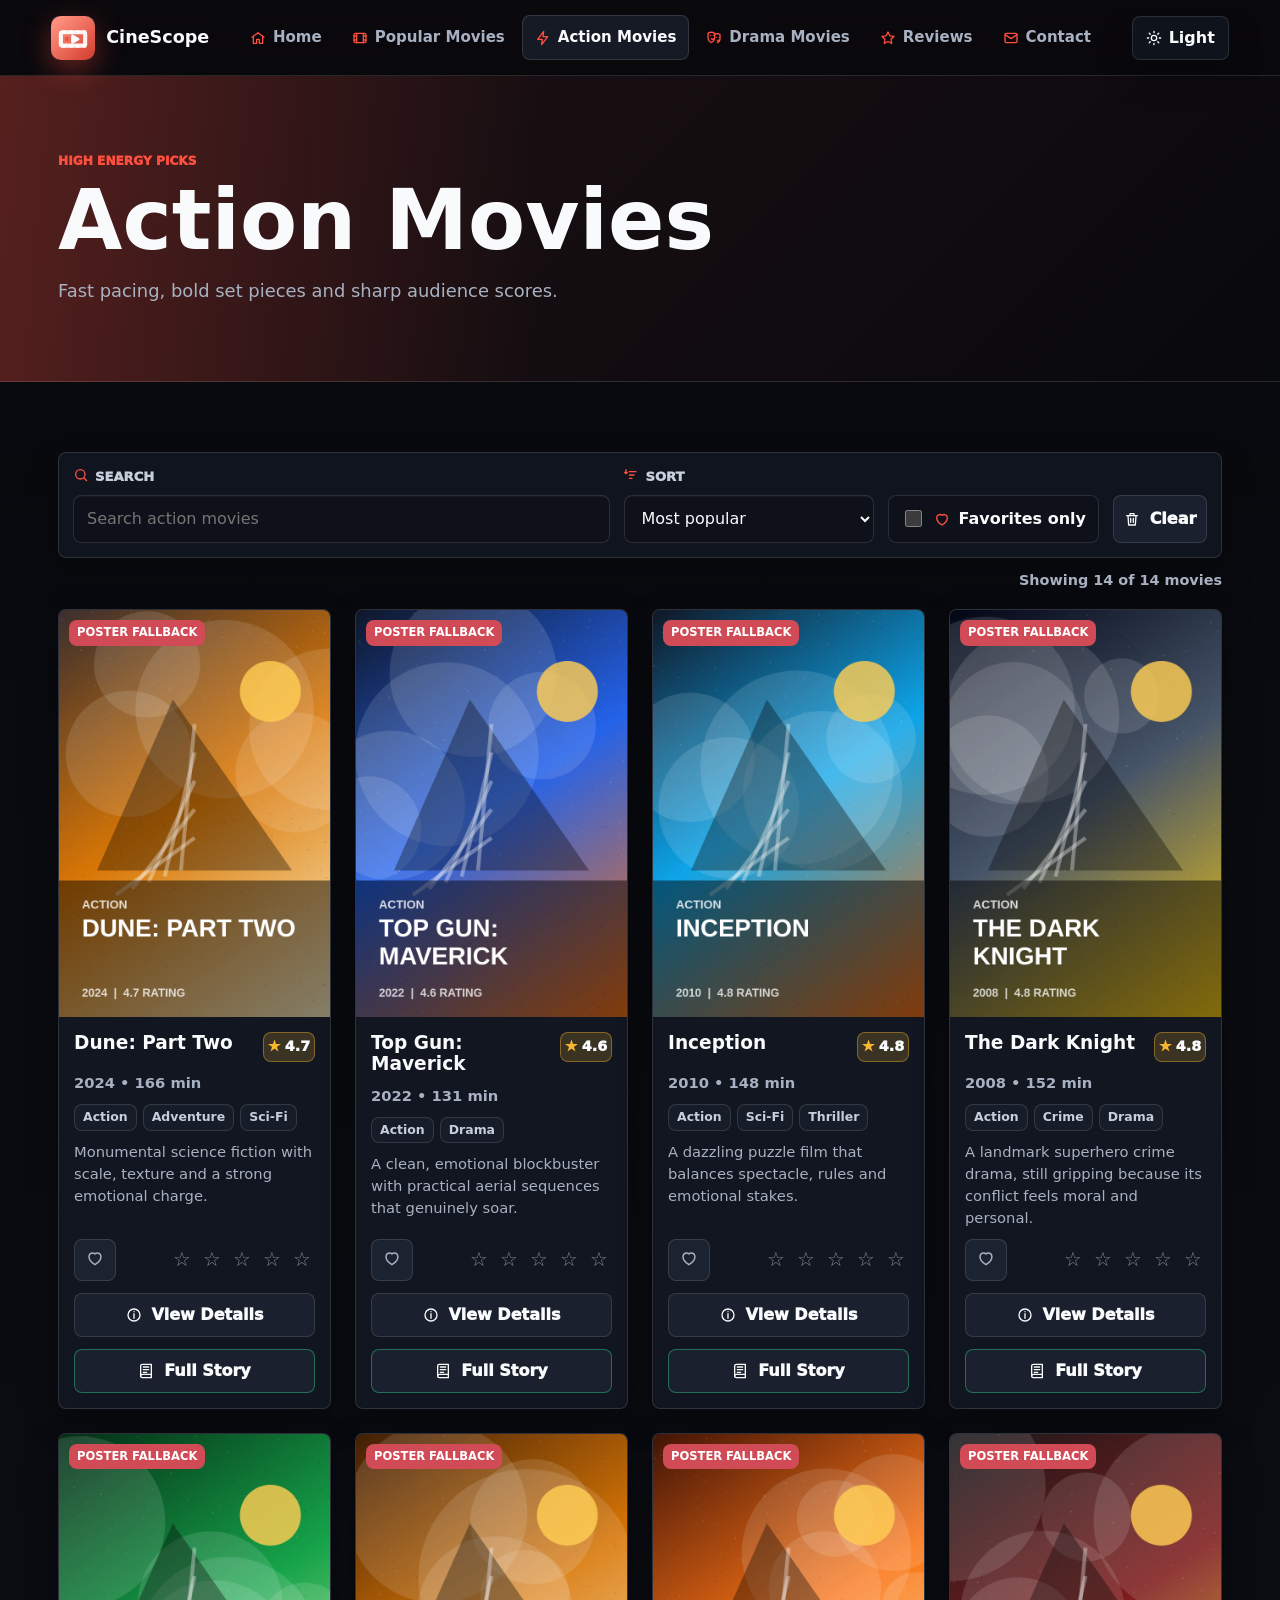
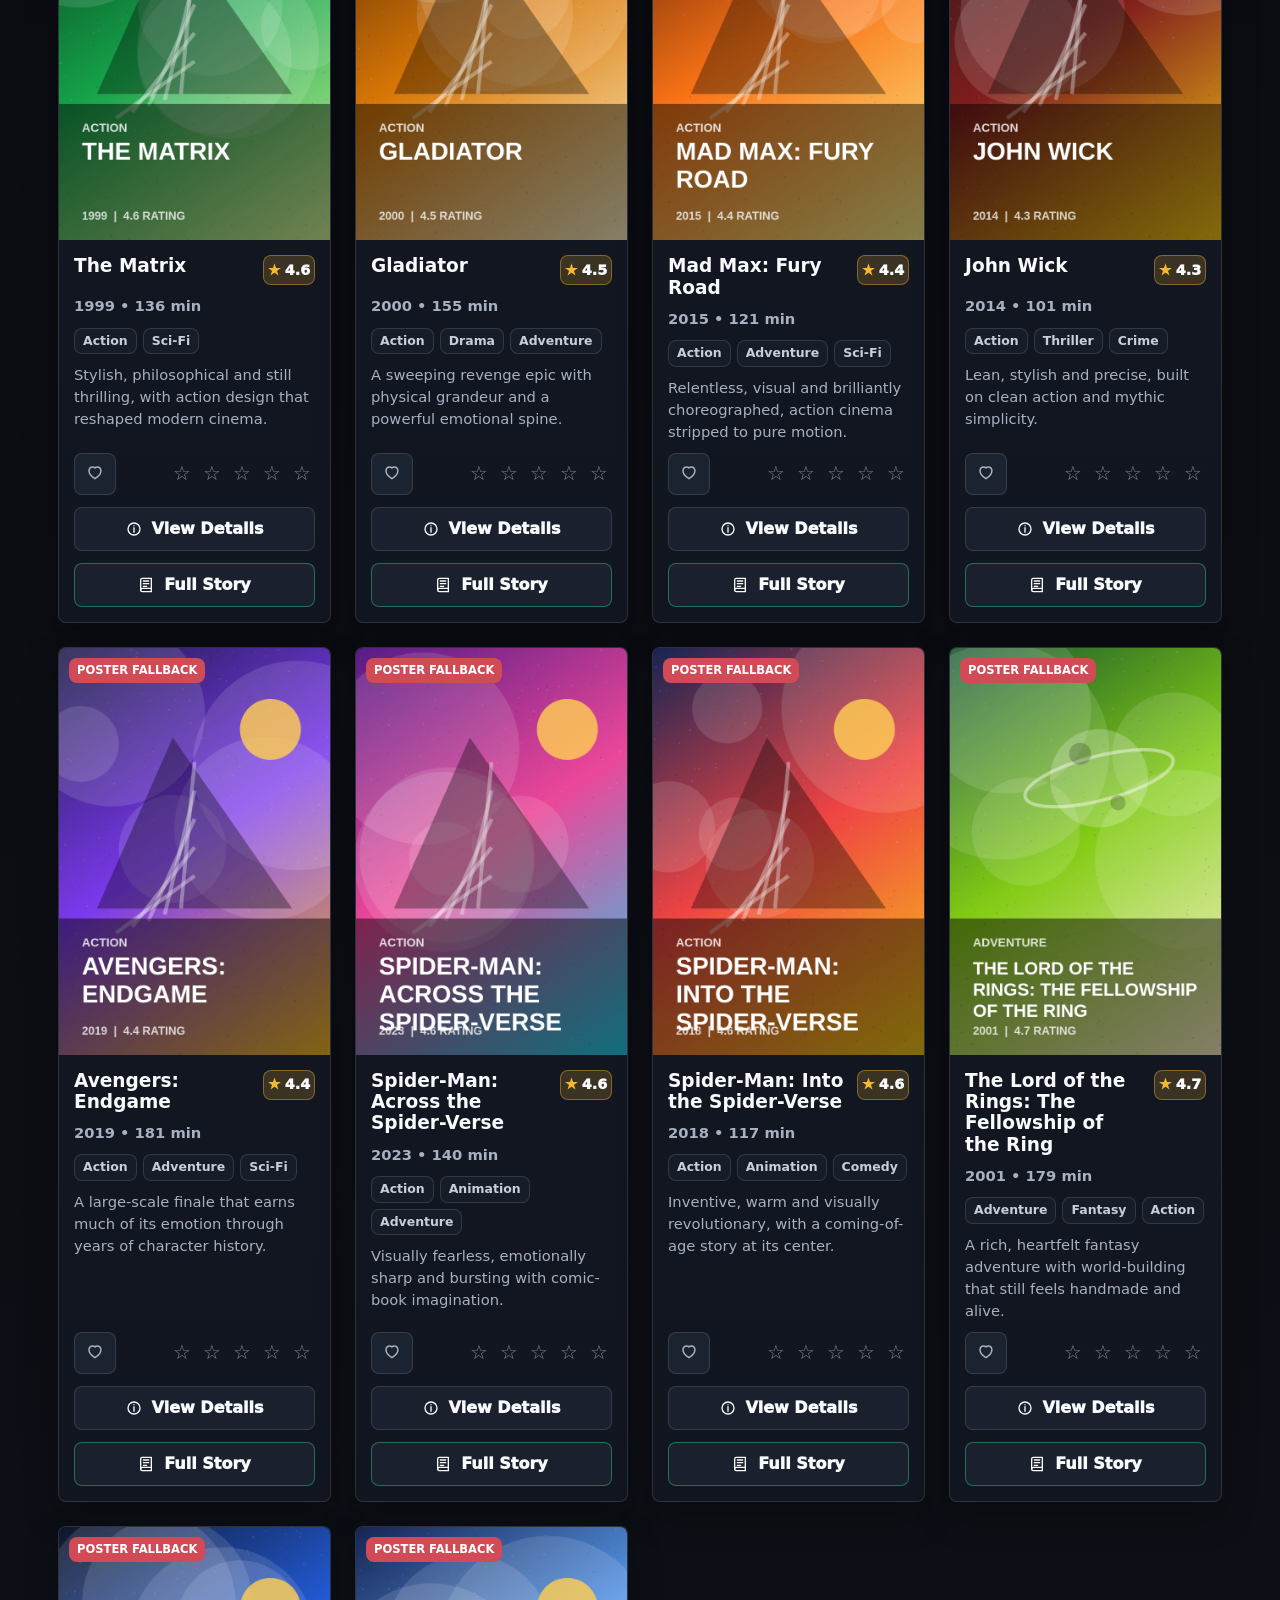
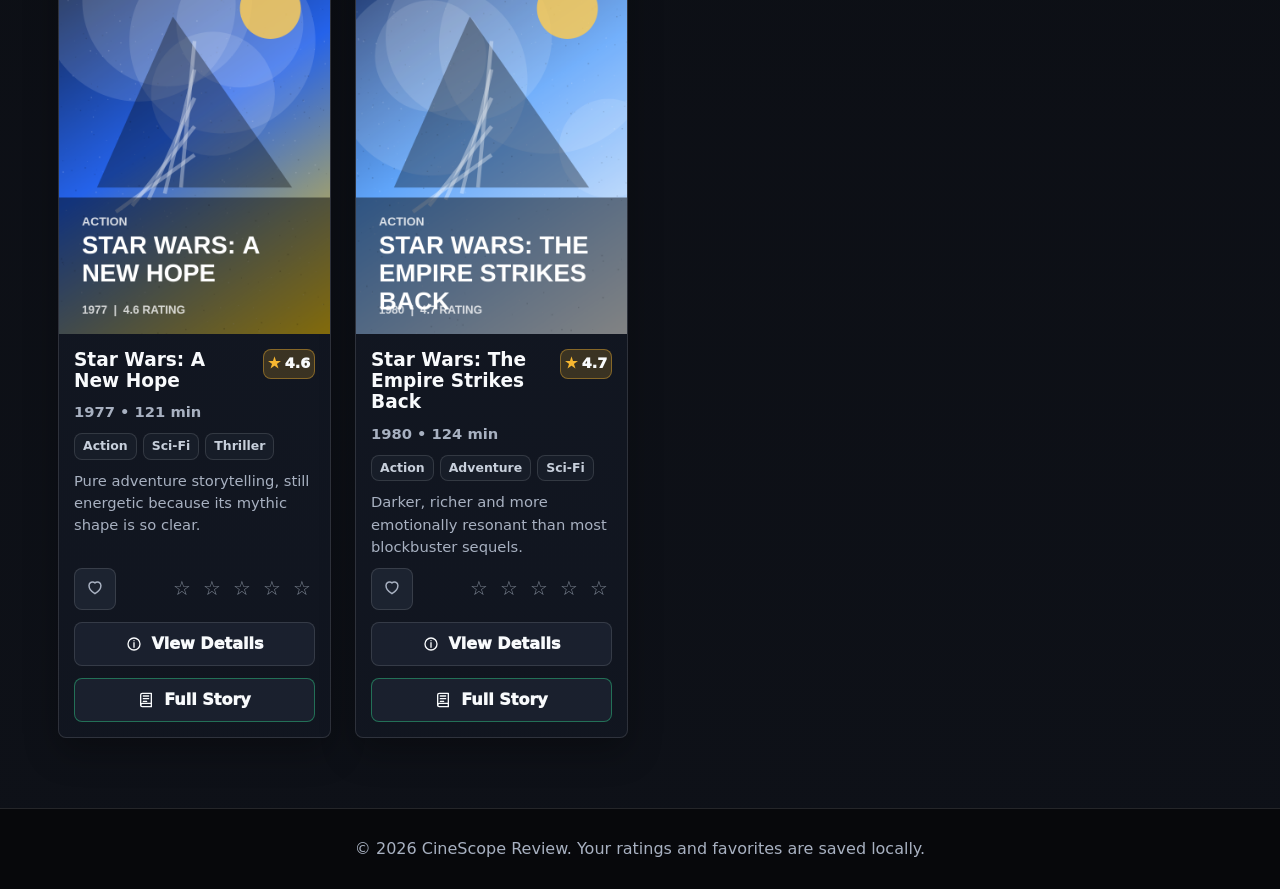
==== commit 0cc5260c: "big update" ====
--- a/action.html
+++ b/action.html
@@ -14,7 +14,7 @@
       } catch (error) {}
     })();
   </script>
-  <link rel="stylesheet" href="css/styles.css?v=english-posters">
+  <link rel="stylesheet" href="css/styles.css?v=story-page">
 </head>
 <body data-page="action">
   <header class="site-header">
@@ -93,6 +93,6 @@
     <p>&copy; 2026 CineScope Review. Your ratings and favorites are saved locally.</p>
   </footer>
 
-  <script src="js/script.js?v=english-posters"></script>
+  <script src="js/script.js?v=story-page"></script>
 </body>
 </html>
--- a/css/styles.css
+++ b/css/styles.css
@@ -1,39 +1,49 @@
 /* ---------- Base theme and reset ---------- */
 :root {
+  color-scheme: dark;
+  --bg: #08090d;
+  --bg-soft: #0e1118;
+  --panel: #121722;
+  --panel-strong: #171d2a;
+  --surface: #1c2330;
+  --surface-strong: #252d3c;
+  --text: #f8fafc;
+  --muted: #a8b1c1;
+  --muted-strong: #c7cfdb;
+  --line: rgba(255, 255, 255, 0.12);
+  --line-strong: rgba(255, 255, 255, 0.2);
+  --brand: #ff4f3f;
+  --brand-strong: #ff786b;
+  --accent: #00d474;
+  --gold: #f7b731;
+  --danger: #ff5b6a;
+  --shadow: 0 24px 70px rgba(0, 0, 0, 0.46);
+  --shadow-soft: 0 14px 34px rgba(0, 0, 0, 0.28);
+  --radius: 8px;
+  --header-height: 76px;
+  --content: 1220px;
+}
+
+:root[data-theme="light"] {
   color-scheme: light;
-  --bg: #f6f3ec;
+  --bg: #f5f6f8;
+  --bg-soft: #ebeef3;
   --panel: #ffffff;
-  --surface: #ebe6dc;
-  --surface-strong: #ded6c9;
-  --text: #171a20;
-  --muted: #68707d;
-  --line: rgba(24, 28, 35, 0.13);
-  --brand: #d64232;
-  --brand-strong: #af2f25;
-  --accent: #0f8b8d;
-  --gold: #f1ad32;
-  --shadow: 0 18px 40px rgba(25, 29, 38, 0.14);
-  --shadow-soft: 0 10px 24px rgba(25, 29, 38, 0.1);
-  --radius: 8px;
-  --header-height: 74px;
-  --content: 1180px;
-}
-
-:root[data-theme="dark"] {
-  color-scheme: dark;
-  --bg: #0f1117;
-  --panel: #171b23;
-  --surface: #202632;
-  --surface-strong: #2b3442;
-  --text: #f4f0e8;
-  --muted: #b1bac7;
-  --line: rgba(244, 240, 232, 0.14);
-  --brand: #ff6b57;
-  --brand-strong: #ff8a79;
-  --accent: #53c2c8;
-  --gold: #ffc75a;
-  --shadow: 0 22px 48px rgba(0, 0, 0, 0.36);
-  --shadow-soft: 0 12px 26px rgba(0, 0, 0, 0.28);
+  --panel-strong: #f7f8fb;
+  --surface: #eef1f6;
+  --surface-strong: #e1e6ef;
+  --text: #111827;
+  --muted: #637083;
+  --muted-strong: #3f4a5a;
+  --line: rgba(17, 24, 39, 0.12);
+  --line-strong: rgba(17, 24, 39, 0.22);
+  --brand: #e23d2f;
+  --brand-strong: #b91f1a;
+  --accent: #008c57;
+  --gold: #c98212;
+  --danger: #d9273f;
+  --shadow: 0 24px 70px rgba(22, 28, 38, 0.16);
+  --shadow-soft: 0 14px 34px rgba(22, 28, 38, 0.1);
 }
 
 * {
@@ -49,10 +59,14 @@
   margin: 0;
   display: flex;
   flex-direction: column;
-  background: var(--bg);
+  overflow-x: hidden;
+  background:
+    linear-gradient(180deg, rgba(255, 79, 63, 0.08), transparent 260px),
+    linear-gradient(180deg, var(--bg), var(--bg-soft));
   color: var(--text);
   font-family: Inter, ui-sans-serif, system-ui, -apple-system, BlinkMacSystemFont, "Segoe UI", Arial, sans-serif;
   line-height: 1.5;
+  text-rendering: optimizeLegibility;
 }
 
 body.modal-open {
@@ -94,35 +108,36 @@
   display: flex;
   align-items: center;
   gap: 18px;
-  padding: 12px clamp(18px, 4vw, 56px);
+  padding: 12px clamp(18px, 4vw, 58px);
   border-bottom: 1px solid var(--line);
-  background: color-mix(in srgb, var(--panel) 88%, transparent);
-  backdrop-filter: blur(18px);
+  background: color-mix(in srgb, var(--bg) 84%, transparent);
+  backdrop-filter: blur(20px) saturate(1.25);
 }
 
 .brand {
   display: inline-flex;
   align-items: center;
-  gap: 10px;
+  gap: 11px;
   min-width: max-content;
-  font-weight: 800;
-  letter-spacing: 0;
+  font-weight: 900;
 }
 
 .brand-mark {
-  width: 42px;
-  height: 42px;
+  width: 44px;
+  height: 44px;
   display: inline-grid;
   place-items: center;
   border-radius: var(--radius);
-  background: url("../assets/cinescope-logo.svg") center / cover no-repeat;
+  background:
+    linear-gradient(135deg, rgba(255, 255, 255, 0.18), transparent),
+    url("../assets/cinescope-logo.svg") center / cover no-repeat;
   color: transparent;
   font-size: 0;
-  box-shadow: 0 8px 18px color-mix(in srgb, var(--brand) 32%, transparent);
+  box-shadow: 0 10px 28px color-mix(in srgb, var(--brand) 38%, transparent);
 }
 
 .brand-text {
-  font-size: 1.08rem;
+  font-size: 1.1rem;
 }
 
 .main-nav {
@@ -139,18 +154,24 @@
   align-items: center;
   gap: 7px;
   padding: 10px 12px;
+  border: 1px solid transparent;
   border-radius: var(--radius);
   color: var(--muted);
-  font-size: 0.95rem;
-  font-weight: 700;
+  font-size: 0.94rem;
+  font-weight: 800;
   white-space: nowrap;
-  transition: color 0.2s ease, background 0.2s ease;
+  transition: color 0.2s ease, background 0.2s ease, border-color 0.2s ease, transform 0.2s ease;
 }
 
 .main-nav a:hover,
 .main-nav a.is-active {
   color: var(--text);
-  background: var(--surface);
+  border-color: var(--line);
+  background: color-mix(in srgb, var(--surface) 74%, transparent);
+}
+
+.main-nav a:hover {
+  transform: translateY(-1px);
 }
 
 .mobile-theme-toggle {
@@ -162,32 +183,32 @@
 .mobile-theme-toggle {
   border: 1px solid var(--line);
   border-radius: var(--radius);
-  background: var(--panel);
+  background: color-mix(in srgb, var(--panel) 82%, transparent);
   color: var(--text);
   box-shadow: var(--shadow-soft);
 }
 
 .theme-toggle {
-  min-width: 74px;
-  height: 42px;
+  min-width: 86px;
+  height: 44px;
   display: inline-flex;
   align-items: center;
   justify-content: center;
-  gap: 6px;
-  padding: 0 12px;
-  font-weight: 800;
+  gap: 7px;
+  padding: 0 13px;
+  font-weight: 900;
 }
 
 .nav-toggle {
-  width: 42px;
-  height: 42px;
+  width: 44px;
+  height: 44px;
   display: none;
   place-items: center;
   padding: 9px;
 }
 
 .nav-toggle span {
-  width: 20px;
+  width: 21px;
   height: 2px;
   display: block;
   margin: 3px 0;
@@ -247,7 +268,15 @@
 .section-shell {
   width: min(100%, var(--content));
   margin: 0 auto;
-  padding: clamp(34px, 6vw, 72px) clamp(18px, 4vw, 28px);
+  padding: clamp(34px, 6vw, 70px) clamp(18px, 4vw, 28px);
+}
+
+.section-stack {
+  padding-bottom: clamp(20px, 4vw, 38px);
+}
+
+.section-stack + .section-stack {
+  padding-top: clamp(18px, 4vw, 34px);
 }
 
 .section-heading {
@@ -272,37 +301,44 @@
 .form-panel h2,
 .contact-info h2 {
   margin: 0;
-  line-height: 1.05;
-  letter-spacing: 0;
+  line-height: 1.04;
 }
 
 .section-heading h1 {
-  font-size: 3.4rem;
+  font-size: clamp(2.4rem, 5vw, 4.15rem);
 }
 
 .section-heading h2,
 .form-panel h2,
 .contact-info h2 {
-  font-size: 2.1rem;
+  font-size: clamp(1.75rem, 3vw, 2.45rem);
 }
 
 .eyebrow {
   margin: 0 0 8px;
   color: var(--brand);
-  font-size: 0.78rem;
+  font-size: 0.76rem;
+  font-weight: 950;
+  text-transform: uppercase;
+}
+
+.text-link {
+  display: inline-flex;
+  align-items: center;
+  min-height: 36px;
+  border: 1px solid color-mix(in srgb, var(--brand) 38%, var(--line));
+  border-radius: var(--radius);
+  color: var(--brand-strong);
+  background: color-mix(in srgb, var(--brand) 10%, transparent);
+  padding: 0 12px;
   font-weight: 900;
-  letter-spacing: 0;
-  text-transform: uppercase;
-}
-
-.text-link {
-  color: var(--brand);
-  font-weight: 850;
   white-space: nowrap;
+  transition: transform 0.2s ease, background 0.2s ease;
 }
 
 .text-link:hover {
-  color: var(--brand-strong);
+  transform: translateY(-2px);
+  background: color-mix(in srgb, var(--brand) 16%, transparent);
 }
 
 .compact-heading {
@@ -312,9 +348,10 @@
 /* ---------- Home banner slider ---------- */
 .hero-slider {
   position: relative;
-  min-height: clamp(430px, 62svh, 600px);
+  min-height: clamp(520px, 72svh, 760px);
   overflow: hidden;
-  background: #111722;
+  border-bottom: 1px solid var(--line);
+  background: #08090d;
 }
 
 .slider-stage,
@@ -327,17 +364,17 @@
   isolation: isolate;
   display: grid;
   align-items: center;
-  padding: 0 clamp(20px, 6vw, 88px);
+  padding: 0 clamp(20px, 6vw, 92px);
   background-position: center;
   background-size: cover;
   opacity: 0;
   transform: scale(1.035);
-  transition: transform 0.8s ease;
+  transition: opacity 0.7s ease, transform 1s ease;
 }
 
 .slide.is-active {
   z-index: 2;
-  opacity: 1 !important;
+  opacity: 1;
   transform: scale(1);
 }
 
@@ -348,40 +385,48 @@
   z-index: 0;
   pointer-events: none;
   background:
-    linear-gradient(90deg, rgba(4, 7, 12, 0.92), rgba(4, 7, 12, 0.6) 48%, rgba(4, 7, 12, 0.28)),
-    linear-gradient(0deg, rgba(4, 7, 12, 0.72), transparent 52%);
+    linear-gradient(90deg, rgba(3, 5, 9, 0.96), rgba(3, 5, 9, 0.72) 42%, rgba(3, 5, 9, 0.22)),
+    linear-gradient(0deg, rgba(8, 9, 13, 0.92), transparent 54%),
+    linear-gradient(180deg, rgba(8, 9, 13, 0.42), transparent 34%);
 }
 
 .slide-content {
   position: relative;
-  z-index: 10 !important;
-  max-width: 650px;
-  color: #fff !important;
-  opacity: 1 !important;
-  text-shadow: 0 4px 18px rgba(0, 0, 0, 0.55);
-  animation: slideCopyIn 0.55s ease both;
+  z-index: 2;
+  min-width: 0;
+  max-width: min(700px, 100%);
+  color: #fff;
+  text-shadow: 0 8px 30px rgba(0, 0, 0, 0.6);
+  animation: slideCopyIn 0.6s ease both;
 }
 
 .slide-content h2 {
   margin: 0;
-  color: #fff !important;
-  font-size: 5.2rem;
-  line-height: 0.95;
-  letter-spacing: 0;
+  color: #fff;
+  font-size: clamp(3.15rem, 8vw, 6.75rem);
+  line-height: 0.92;
+  overflow-wrap: break-word;
 }
 
 .slide-content p {
-  max-width: 54ch;
-  margin: 16px 0 22px;
-  color: rgba(255, 255, 255, 0.96) !important;
-  font-size: 1.12rem;
+  max-width: min(57ch, 100%);
+  margin: 18px 0 26px;
+  color: rgba(255, 255, 255, 0.93);
+  font-size: clamp(1rem, 2vw, 1.18rem);
+  overflow-wrap: break-word;
+}
+
+.slide-actions {
+  display: flex;
+  flex-wrap: wrap;
+  gap: 12px;
 }
 
 .slide-meta {
   display: flex;
   flex-wrap: wrap;
   gap: 8px;
-  margin-bottom: 14px;
+  margin-bottom: 16px;
 }
 
 .pill {
@@ -389,12 +434,12 @@
   align-items: center;
   min-height: 30px;
   padding: 5px 10px;
-  border: 1px solid rgba(255, 255, 255, 0.32);
-  border-radius: var(--radius);
-  background: rgba(255, 255, 255, 0.16);
+  border: 1px solid rgba(255, 255, 255, 0.28);
+  border-radius: var(--radius);
+  background: rgba(255, 255, 255, 0.12);
   color: #fff;
   font-size: 0.86rem;
-  font-weight: 800;
+  font-weight: 900;
   backdrop-filter: blur(10px);
 }
 
@@ -408,13 +453,14 @@
   border-radius: var(--radius);
   border: 1px solid transparent;
   padding: 0 16px;
-  font-weight: 900;
-  transition: transform 0.2s ease, background 0.2s ease, border-color 0.2s ease;
+  font-weight: 950;
+  transition: transform 0.2s ease, background 0.2s ease, border-color 0.2s ease, box-shadow 0.2s ease;
 }
 
 .primary-btn {
   background: var(--brand);
   color: #fff;
+  box-shadow: 0 12px 26px color-mix(in srgb, var(--brand) 30%, transparent);
 }
 
 .primary-btn:hover,
@@ -422,17 +468,26 @@
   transform: translateY(-2px);
 }
 
+.primary-btn:hover {
+  background: var(--brand-strong);
+}
+
 .secondary-btn {
-  background: var(--surface);
+  background: color-mix(in srgb, var(--surface) 88%, transparent);
   border-color: var(--line);
   color: var(--text);
+}
+
+.secondary-btn:hover {
+  border-color: var(--line-strong);
+  background: var(--surface-strong);
 }
 
 .slider-controls {
   position: absolute;
   z-index: 5;
   left: 50%;
-  bottom: 22px;
+  bottom: 28px;
   display: flex;
   align-items: center;
   gap: 12px;
@@ -441,17 +496,17 @@
 
 .slider-arrow,
 .slider-dot {
-  border: 1px solid rgba(255, 255, 255, 0.22);
-  border-radius: var(--radius);
-  background: rgba(255, 255, 255, 0.14);
+  border: 1px solid rgba(255, 255, 255, 0.2);
+  border-radius: var(--radius);
+  background: rgba(255, 255, 255, 0.13);
   color: #fff;
   backdrop-filter: blur(10px);
 }
 
 .slider-arrow {
-  width: 42px;
-  height: 42px;
-  font-size: 1.8rem;
+  width: 44px;
+  height: 44px;
+  font-size: 1.85rem;
   line-height: 1;
 }
 
@@ -469,7 +524,7 @@
 }
 
 .slider-dot.is-active {
-  width: 48px;
+  width: 50px;
   opacity: 1;
   background: var(--brand);
 }
@@ -477,7 +532,7 @@
 @keyframes slideCopyIn {
   from {
     opacity: 0;
-    transform: translateY(16px);
+    transform: translateY(18px);
   }
   to {
     opacity: 1;
@@ -487,54 +542,50 @@
 
 /* ---------- Inner page heroes ---------- */
 .page-hero {
-  min-height: clamp(210px, 28svh, 310px);
+  min-height: clamp(240px, 34svh, 360px);
   display: grid;
   align-items: center;
   overflow: hidden;
   border-bottom: 1px solid var(--line);
   background:
-    radial-gradient(circle at 18% 20%, color-mix(in srgb, var(--brand) 32%, transparent), transparent 34%),
-    radial-gradient(circle at 82% 30%, color-mix(in srgb, var(--accent) 28%, transparent), transparent 36%),
-    linear-gradient(135deg, var(--surface), var(--bg));
+    linear-gradient(90deg, color-mix(in srgb, var(--brand) 20%, transparent), transparent 38%),
+    linear-gradient(135deg, var(--panel), var(--bg));
 }
 
 .compact-hero {
   background:
-    radial-gradient(circle at 74% 18%, color-mix(in srgb, var(--gold) 28%, transparent), transparent 34%),
-    linear-gradient(135deg, var(--surface), var(--bg));
+    linear-gradient(90deg, color-mix(in srgb, var(--gold) 16%, transparent), transparent 42%),
+    linear-gradient(135deg, var(--panel), var(--bg));
 }
 
 .action-hero {
   background:
-    radial-gradient(circle at 20% 28%, color-mix(in srgb, var(--brand) 38%, transparent), transparent 32%),
-    radial-gradient(circle at 86% 24%, color-mix(in srgb, var(--gold) 24%, transparent), transparent 36%),
-    linear-gradient(135deg, #211719, var(--surface));
+    linear-gradient(90deg, color-mix(in srgb, var(--brand) 24%, transparent), transparent 42%),
+    linear-gradient(135deg, #201114, var(--bg));
 }
 
 .drama-hero {
   background:
-    radial-gradient(circle at 18% 24%, color-mix(in srgb, var(--accent) 30%, transparent), transparent 34%),
-    radial-gradient(circle at 82% 30%, color-mix(in srgb, var(--brand) 20%, transparent), transparent 36%),
-    linear-gradient(135deg, var(--surface), var(--bg));
+    linear-gradient(90deg, color-mix(in srgb, var(--accent) 17%, transparent), transparent 42%),
+    linear-gradient(135deg, var(--panel), var(--bg));
 }
 
 .reviews-hero,
 .contact-hero {
   background:
-    radial-gradient(circle at 20% 22%, color-mix(in srgb, var(--accent) 27%, transparent), transparent 34%),
-    radial-gradient(circle at 78% 26%, color-mix(in srgb, var(--gold) 22%, transparent), transparent 36%),
-    linear-gradient(135deg, var(--surface), var(--bg));
+    linear-gradient(90deg, color-mix(in srgb, var(--gold) 13%, transparent), transparent 42%),
+    linear-gradient(135deg, var(--panel), var(--bg));
 }
 
 .page-hero-inner {
   width: min(100%, var(--content));
   margin: 0 auto;
-  padding: clamp(38px, 5vw, 62px) clamp(18px, 4vw, 28px);
+  padding: clamp(44px, 6vw, 72px) clamp(18px, 4vw, 28px);
 }
 
 .page-hero h1 {
-  max-width: 900px;
-  font-size: 4.7rem;
+  max-width: 960px;
+  font-size: clamp(3rem, 7vw, 5.2rem);
 }
 
 .page-hero p:last-child {
@@ -552,7 +603,7 @@
 }
 
 .inner-stats {
-  padding-top: 26px;
+  padding-top: 28px;
 }
 
 .stats-strip {
@@ -564,45 +615,58 @@
 .stat-card {
   min-width: 0;
   position: relative;
+  overflow: hidden;
   border: 1px solid var(--line);
   border-radius: var(--radius);
-  background: var(--panel);
-  padding: 16px 14px 14px 46px;
+  background:
+    linear-gradient(135deg, color-mix(in srgb, var(--panel) 90%, transparent), color-mix(in srgb, var(--surface) 68%, transparent));
+  padding: 17px 14px 15px 48px;
   box-shadow: var(--shadow-soft);
+}
+
+.stat-card::after {
+  content: "";
+  position: absolute;
+  left: 0;
+  right: 0;
+  bottom: 0;
+  height: 2px;
+  background: linear-gradient(90deg, var(--brand), var(--accent));
+  opacity: 0.8;
 }
 
 .stat-icon {
   position: absolute;
-  top: 16px;
-  left: 14px;
+  top: 17px;
+  left: 15px;
   color: var(--brand);
 }
 
 .stat-card span {
   display: block;
   color: var(--muted);
-  font-size: 0.78rem;
-  font-weight: 900;
+  font-size: 0.77rem;
+  font-weight: 950;
   text-transform: uppercase;
 }
 
 .stat-card strong {
   display: block;
   margin-top: 4px;
-  font-size: 1.55rem;
+  font-size: 1.62rem;
   line-height: 1;
 }
 
 /* ---------- Search and filter toolbar ---------- */
 .toolbar {
   display: grid;
-  grid-template-columns: minmax(260px, 1.35fr) minmax(170px, 0.65fr) minmax(190px, 0.75fr) max-content 92px;
+  grid-template-columns: minmax(260px, 1.35fr) minmax(170px, 0.65fr) minmax(190px, 0.75fr) max-content 94px;
   align-items: end;
   gap: 14px;
   margin-bottom: 12px;
   border: 1px solid var(--line);
   border-radius: var(--radius);
-  background: color-mix(in srgb, var(--panel) 84%, transparent);
+  background: color-mix(in srgb, var(--panel) 86%, transparent);
   padding: 14px;
   box-shadow: var(--shadow-soft);
 }
@@ -612,7 +676,7 @@
 }
 
 .toolbar.genre-toolbar {
-  grid-template-columns: minmax(240px, 1fr) minmax(190px, 250px) max-content 92px;
+  grid-template-columns: minmax(240px, 1fr) minmax(190px, 250px) max-content 94px;
 }
 
 .field {
@@ -621,10 +685,9 @@
 }
 
 .field > span {
-  color: var(--muted);
-  font-size: 0.84rem;
-  font-weight: 900;
-  letter-spacing: 0;
+  color: var(--muted-strong);
+  font-size: 0.82rem;
+  font-weight: 950;
   text-transform: uppercase;
 }
 
@@ -634,11 +697,19 @@
   width: 100%;
   border: 1px solid var(--line);
   border-radius: var(--radius);
-  background: var(--panel);
+  background: color-mix(in srgb, var(--bg) 45%, var(--panel));
   color: var(--text);
-  min-height: 46px;
+  min-height: 48px;
   padding: 11px 13px;
-  box-shadow: var(--shadow-soft);
+  box-shadow: inset 0 1px 0 rgba(255, 255, 255, 0.04);
+  transition: border-color 0.2s ease, background 0.2s ease, box-shadow 0.2s ease;
+}
+
+.field input:focus,
+.field select:focus,
+.field textarea:focus {
+  border-color: color-mix(in srgb, var(--brand) 55%, var(--line));
+  box-shadow: 0 0 0 3px color-mix(in srgb, var(--brand) 18%, transparent);
 }
 
 .field textarea {
@@ -647,17 +718,16 @@
 }
 
 .toggle-field {
-  min-height: 46px;
+  min-height: 48px;
   display: inline-flex;
   align-items: center;
   gap: 9px;
   border: 1px solid var(--line);
   border-radius: var(--radius);
-  background: var(--panel);
+  background: color-mix(in srgb, var(--bg) 45%, var(--panel));
   color: var(--text);
   padding: 0 12px;
-  font-weight: 850;
-  box-shadow: var(--shadow-soft);
+  font-weight: 900;
   white-space: nowrap;
 }
 
@@ -673,7 +743,7 @@
 
 .clear-btn {
   width: 100%;
-  min-height: 46px;
+  min-height: 48px;
 }
 
 .results-row {
@@ -691,9 +761,30 @@
 
 /* ---------- Movie cards ---------- */
 .movie-grid {
-  display: grid;
-  grid-template-columns: repeat(3, minmax(0, 1fr));
+  position: relative;
+  display: grid;
+  grid-template-columns: repeat(4, minmax(0, 1fr));
   gap: clamp(16px, 3vw, 24px);
+}
+
+.compact-grid {
+  grid-template-columns: repeat(4, minmax(0, 1fr));
+}
+
+body:not(.is-ready) .movie-grid[data-render]::before,
+body:not(.is-ready) [data-home-reviews]::before {
+  content: "Loading movies...";
+  display: block;
+  grid-column: 1 / -1;
+  min-height: 120px;
+  border: 1px solid var(--line);
+  border-radius: var(--radius);
+  background:
+    linear-gradient(90deg, transparent, rgba(255, 255, 255, 0.07), transparent),
+    var(--panel);
+  color: var(--muted);
+  padding: 28px;
+  box-shadow: var(--shadow-soft);
 }
 
 .movie-card {
@@ -703,14 +794,14 @@
   overflow: hidden;
   border: 1px solid var(--line);
   border-radius: var(--radius);
-  background: var(--panel);
+  background: linear-gradient(180deg, var(--panel), color-mix(in srgb, var(--panel) 88%, var(--bg)));
   box-shadow: var(--shadow-soft);
   transition: transform 0.24s ease, box-shadow 0.24s ease, border-color 0.24s ease;
 }
 
 .movie-card:hover {
-  transform: translateY(-6px);
-  border-color: color-mix(in srgb, var(--brand) 38%, var(--line));
+  transform: translateY(-7px);
+  border-color: color-mix(in srgb, var(--brand) 48%, var(--line));
   box-shadow: var(--shadow);
 }
 
@@ -721,7 +812,7 @@
   overflow: hidden;
   border: 0;
   padding: 0;
-  background: #121820;
+  background: #0b0f16;
   color: #fff;
 }
 
@@ -729,12 +820,12 @@
   width: 100%;
   height: 100%;
   object-fit: cover;
-  transition: transform 0.48s ease, filter 0.48s ease;
+  transition: transform 0.5s ease, filter 0.5s ease;
 }
 
 .movie-card:hover .poster-button img,
 .poster-button:focus-visible img {
-  transform: scale(1.08);
+  transform: scale(1.07);
   filter: saturate(1.12) contrast(1.05);
 }
 
@@ -744,9 +835,10 @@
   display: flex;
   flex-direction: column;
   justify-content: flex-end;
-  gap: 6px;
+  gap: 7px;
   padding: 18px;
-  background: linear-gradient(0deg, rgba(5, 7, 10, 0.88), transparent 62%);
+  background:
+    linear-gradient(0deg, rgba(5, 7, 10, 0.92), rgba(5, 7, 10, 0.22) 68%, transparent);
   opacity: 0;
   transform: translateY(12px);
   transition: opacity 0.28s ease, transform 0.28s ease;
@@ -760,13 +852,29 @@
 }
 
 .poster-overlay strong {
-  font-size: 1.28rem;
+  font-size: 1.32rem;
   line-height: 1.05;
 }
 
 .poster-overlay span {
   color: rgba(255, 255, 255, 0.82);
-  font-weight: 750;
+  font-weight: 800;
+}
+
+.has-image-fallback .poster-button::after,
+.has-image-fallback.review-feature::after {
+  content: "Poster fallback";
+  position: absolute;
+  top: 10px;
+  left: 10px;
+  z-index: 2;
+  border-radius: var(--radius);
+  background: color-mix(in srgb, var(--danger) 82%, black);
+  color: #fff;
+  padding: 4px 8px;
+  font-size: 0.72rem;
+  font-weight: 900;
+  text-transform: uppercase;
 }
 
 .card-body {
@@ -775,7 +883,7 @@
   display: flex;
   flex-direction: column;
   gap: 10px;
-  padding: 14px;
+  padding: 15px;
 }
 
 .card-title-row {
@@ -796,18 +904,26 @@
   display: inline-flex;
   align-items: center;
   justify-content: center;
-  min-width: 50px;
+  min-width: 52px;
   min-height: 30px;
-  border-radius: var(--radius);
-  background: color-mix(in srgb, var(--gold) 22%, transparent);
+  border: 1px solid color-mix(in srgb, var(--gold) 40%, transparent);
+  border-radius: var(--radius);
+  background: color-mix(in srgb, var(--gold) 18%, transparent);
   color: var(--text);
   font-size: 0.9rem;
-  font-weight: 900;
+  font-weight: 950;
+}
+
+.score-badge::before {
+  content: "★";
+  margin-right: 4px;
+  color: var(--gold);
 }
 
 .movie-meta {
   color: var(--muted);
   font-size: 0.92rem;
+  font-weight: 700;
 }
 
 .genre-row {
@@ -823,9 +939,16 @@
   padding: 3px 8px;
   border: 1px solid var(--line);
   border-radius: var(--radius);
+  color: var(--muted-strong);
+  background: color-mix(in srgb, var(--surface) 58%, transparent);
+  font-size: 0.78rem;
+  font-weight: 850;
+}
+
+.movie-snippet {
+  margin: 0;
   color: var(--muted);
-  font-size: 0.8rem;
-  font-weight: 800;
+  font-size: 0.92rem;
 }
 
 .card-actions {
@@ -853,7 +976,7 @@
 .favorite-btn.is-active {
   color: var(--brand);
   border-color: color-mix(in srgb, var(--brand) 45%, var(--line));
-  background: color-mix(in srgb, var(--brand) 12%, var(--surface));
+  background: color-mix(in srgb, var(--brand) 14%, var(--surface));
 }
 
 .favorite-btn:hover {
@@ -902,18 +1025,23 @@
   margin-top: 2px;
 }
 
+.story-btn {
+  border-color: color-mix(in srgb, var(--accent) 35%, var(--line));
+}
+
 .empty-state {
   margin: 24px 0 0;
   padding: 18px;
-  border: 1px dashed var(--line);
-  border-radius: var(--radius);
+  border: 1px dashed var(--line-strong);
+  border-radius: var(--radius);
+  background: color-mix(in srgb, var(--panel) 70%, transparent);
   color: var(--muted);
   text-align: center;
 }
 
 /* ---------- Favorite list ---------- */
 .favorites-shell {
-  padding-top: 0;
+  padding-top: clamp(18px, 4vw, 34px);
 }
 
 .favorite-list {
@@ -941,7 +1069,7 @@
   border: 0;
   border-radius: var(--radius);
   padding: 0;
-  background: #121820;
+  background: #0b0f16;
 }
 
 .favorite-thumb img {
@@ -989,13 +1117,13 @@
 .modal-backdrop {
   position: absolute;
   inset: 0;
-  background: rgba(4, 6, 10, 0.72);
-  backdrop-filter: blur(8px);
+  background: rgba(2, 3, 6, 0.76);
+  backdrop-filter: blur(10px);
 }
 
 .modal-panel {
   position: relative;
-  width: min(940px, 100%);
+  width: min(960px, 100%);
   max-height: calc(100svh - 36px);
   overflow: auto;
   border: 1px solid var(--line);
@@ -1028,7 +1156,8 @@
 .modal-poster {
   overflow: hidden;
   border-radius: var(--radius);
-  background: #121820;
+  background: #0b0f16;
+  box-shadow: var(--shadow-soft);
 }
 
 .modal-poster img {
@@ -1048,14 +1177,18 @@
 .modal-details h2 {
   margin: 0;
   padding-right: 42px;
-  font-size: 3.4rem;
+  font-size: clamp(2.2rem, 5vw, 3.55rem);
   line-height: 1;
-  letter-spacing: 0;
 }
 
 .modal-summary {
   color: var(--muted);
   font-size: 1rem;
+}
+
+.modal-story-link {
+  justify-self: start;
+  border-color: color-mix(in srgb, var(--accent) 35%, var(--line));
 }
 
 .fact-grid {
@@ -1075,14 +1208,14 @@
 .fact-icon {
   float: right;
   color: var(--brand);
-  opacity: 0.8;
+  opacity: 0.85;
 }
 
 .fact span {
   display: block;
   color: var(--muted);
   font-size: 0.78rem;
-  font-weight: 900;
+  font-weight: 950;
   text-transform: uppercase;
 }
 
@@ -1128,6 +1261,213 @@
   font-weight: 850;
 }
 
+/* ---------- Dedicated movie story page ---------- */
+.movie-detail-hero {
+  position: relative;
+  min-height: clamp(560px, 76svh, 820px);
+  display: grid;
+  align-items: center;
+  overflow: hidden;
+  border-bottom: 1px solid var(--line);
+  background:
+    linear-gradient(90deg, rgba(3, 5, 9, 0.96), rgba(3, 5, 9, 0.72) 44%, rgba(3, 5, 9, 0.24)),
+    linear-gradient(0deg, var(--bg), transparent 55%),
+    var(--detail-backdrop, linear-gradient(135deg, var(--panel), var(--bg))) center / cover no-repeat;
+}
+
+.movie-detail-hero-inner {
+  width: min(100%, var(--content));
+  margin: 0 auto;
+  padding: clamp(34px, 5vw, 60px) clamp(18px, 4vw, 28px);
+}
+
+.back-link {
+  margin-bottom: 24px;
+}
+
+.movie-detail-layout {
+  display: grid;
+  grid-template-columns: minmax(220px, 340px) minmax(0, 760px);
+  gap: clamp(22px, 5vw, 54px);
+  align-items: end;
+}
+
+.detail-poster {
+  overflow: hidden;
+  border: 1px solid rgba(255, 255, 255, 0.18);
+  border-radius: var(--radius);
+  background: #0b0f16;
+  box-shadow: var(--shadow);
+}
+
+.detail-poster img {
+  width: 100%;
+  aspect-ratio: 2 / 3;
+  object-fit: cover;
+}
+
+.detail-copy {
+  min-width: 0;
+  color: #fff;
+  text-shadow: 0 12px 34px rgba(0, 0, 0, 0.62);
+}
+
+.detail-copy h1 {
+  margin: 0;
+  max-width: 850px;
+  color: #fff;
+  font-size: clamp(3.2rem, 7vw, 6.2rem);
+  line-height: 0.92;
+  overflow-wrap: break-word;
+}
+
+.detail-meta-row {
+  display: flex;
+  flex-wrap: wrap;
+  gap: 8px;
+  margin: 18px 0 12px;
+}
+
+.detail-tagline {
+  max-width: 64ch;
+  margin: 18px 0 22px;
+  color: rgba(255, 255, 255, 0.9);
+  font-size: clamp(1rem, 2vw, 1.18rem);
+}
+
+.detail-actions {
+  display: flex;
+  flex-wrap: wrap;
+  align-items: center;
+  gap: 12px;
+}
+
+.detail-actions .favorite-btn {
+  background: rgba(255, 255, 255, 0.12);
+  color: #fff;
+}
+
+.movie-story-shell {
+  padding-top: clamp(34px, 6vw, 76px);
+}
+
+.story-grid {
+  display: grid;
+  grid-template-columns: minmax(0, 1fr) minmax(300px, 390px);
+  gap: clamp(22px, 4vw, 36px);
+  align-items: start;
+}
+
+.story-panel,
+.owner-panel {
+  border: 1px solid var(--line);
+  border-radius: var(--radius);
+  background: linear-gradient(180deg, var(--panel), color-mix(in srgb, var(--panel) 88%, var(--bg)));
+  box-shadow: var(--shadow-soft);
+}
+
+.story-panel {
+  padding: clamp(20px, 4vw, 34px);
+}
+
+.story-panel h2,
+.owner-panel h2 {
+  margin: 0;
+  line-height: 1.06;
+}
+
+.story-panel h2 {
+  font-size: clamp(2rem, 4vw, 3.1rem);
+}
+
+.spoiler-note {
+  display: inline-flex;
+  align-items: center;
+  gap: 8px;
+  margin: 0 0 22px;
+  border: 1px solid color-mix(in srgb, var(--gold) 38%, var(--line));
+  border-radius: var(--radius);
+  background: color-mix(in srgb, var(--gold) 12%, transparent);
+  color: var(--muted-strong);
+  padding: 10px 12px;
+  font-weight: 850;
+}
+
+.story-text {
+  display: grid;
+  gap: 16px;
+}
+
+.story-text p {
+  margin: 0;
+  color: var(--muted-strong);
+  font-size: clamp(1rem, 1.6vw, 1.08rem);
+  line-height: 1.82;
+}
+
+.owner-panel {
+  position: sticky;
+  top: calc(var(--header-height) + 22px);
+  display: grid;
+  gap: 16px;
+  padding: clamp(18px, 3vw, 24px);
+}
+
+.owner-panel h2 {
+  font-size: clamp(1.8rem, 3vw, 2.45rem);
+}
+
+.owner-score {
+  display: flex;
+  flex-wrap: wrap;
+  align-items: center;
+  gap: 10px;
+  color: var(--gold);
+  font-size: 1.08rem;
+}
+
+.owner-score strong {
+  color: var(--text);
+  font-size: 0.98rem;
+}
+
+.owner-verdict {
+  display: grid;
+  grid-template-columns: auto minmax(0, 1fr);
+  gap: 10px;
+  margin: 0;
+  border-left: 4px solid var(--brand);
+  border-radius: 0 var(--radius) var(--radius) 0;
+  background: color-mix(in srgb, var(--brand) 10%, transparent);
+  color: var(--text);
+  padding: 13px 14px;
+  font-weight: 900;
+}
+
+.quote-icon {
+  width: 1.15rem;
+  height: 1.15rem;
+  color: var(--brand);
+}
+
+.owner-panel p {
+  margin: 0;
+  color: var(--muted-strong);
+  line-height: 1.7;
+}
+
+.detail-facts {
+  grid-template-columns: 1fr;
+}
+
+.owner-review-cta {
+  width: 100%;
+}
+
+.not-found-link {
+  margin-top: 22px;
+}
+
 /* ---------- Reviews page ---------- */
 .reviews-layout {
   display: grid;
@@ -1141,7 +1481,7 @@
   gap: 16px;
   border: 1px solid var(--line);
   border-radius: var(--radius);
-  background: var(--panel);
+  background: linear-gradient(180deg, var(--panel), color-mix(in srgb, var(--panel) 88%, var(--bg)));
   padding: clamp(18px, 4vw, 26px);
   box-shadow: var(--shadow-soft);
 }
@@ -1164,12 +1504,49 @@
   gap: 14px;
 }
 
+.review-list-featured {
+  grid-template-columns: repeat(3, minmax(0, 1fr));
+}
+
 .review-item {
   border: 1px solid var(--line);
   border-radius: var(--radius);
-  background: var(--panel);
+  background: linear-gradient(180deg, var(--panel), color-mix(in srgb, var(--panel) 90%, var(--bg)));
   padding: 16px;
   box-shadow: var(--shadow-soft);
+}
+
+.review-feature {
+  position: relative;
+  display: grid;
+  grid-template-columns: 90px minmax(0, 1fr);
+  gap: 14px;
+  min-height: 168px;
+}
+
+.review-feature-body {
+  min-width: 0;
+}
+
+.review-thumb {
+  width: 90px;
+  aspect-ratio: 2 / 3;
+  overflow: hidden;
+  border: 0;
+  border-radius: var(--radius);
+  padding: 0;
+  background: #0b0f16;
+}
+
+.review-thumb img {
+  width: 100%;
+  height: 100%;
+  object-fit: cover;
+}
+
+.review-thumb-empty {
+  border: 1px dashed var(--line);
+  background: var(--surface);
 }
 
 .review-top {
@@ -1197,17 +1574,18 @@
 
 .review-item p {
   margin: 10px 0 0;
+  color: var(--muted-strong);
 }
 
 .small-danger {
   margin-top: 12px;
-  border: 1px solid color-mix(in srgb, var(--brand) 35%, var(--line));
+  border: 1px solid color-mix(in srgb, var(--danger) 35%, var(--line));
   border-radius: var(--radius);
   background: transparent;
-  color: var(--brand);
+  color: var(--danger);
   min-height: 34px;
   padding: 0 10px;
-  font-weight: 800;
+  font-weight: 850;
 }
 
 /* ---------- Contact page ---------- */
@@ -1235,26 +1613,28 @@
 
 .contact-list div {
   border-left: 4px solid var(--brand);
-  padding: 10px 0 10px 14px;
+  border-radius: 0 var(--radius) var(--radius) 0;
+  background: color-mix(in srgb, var(--panel) 72%, transparent);
+  padding: 12px 14px;
 }
 
 .contact-list dt {
   color: var(--muted);
   font-size: 0.78rem;
-  font-weight: 900;
+  font-weight: 950;
   text-transform: uppercase;
 }
 
 .contact-list dd {
   margin: 4px 0 0;
-  font-weight: 760;
+  font-weight: 780;
 }
 
 .form-status {
   min-height: 24px;
   margin: 0;
   color: var(--accent);
-  font-weight: 800;
+  font-weight: 850;
 }
 
 /* ---------- Toast and footer ---------- */
@@ -1283,9 +1663,10 @@
 
 .site-footer {
   border-top: 1px solid var(--line);
-  padding: 24px clamp(18px, 4vw, 56px);
+  padding: 28px clamp(18px, 4vw, 56px);
   color: var(--muted);
   text-align: center;
+  background: color-mix(in srgb, var(--bg) 86%, black);
 }
 
 .site-footer p {
@@ -1293,7 +1674,50 @@
 }
 
 /* ---------- Responsive layout ---------- */
-@media (max-width: 980px) {
+@media (max-width: 1080px) {
+  .main-nav a {
+    padding-inline: 9px;
+    font-size: 0.9rem;
+  }
+
+  .toolbar,
+  .toolbar.genre-toolbar {
+    grid-template-columns: repeat(2, minmax(0, 1fr));
+  }
+
+  .clear-btn {
+    width: auto;
+  }
+
+  .movie-grid,
+  .compact-grid {
+    grid-template-columns: repeat(3, minmax(0, 1fr));
+  }
+
+  .review-list-featured {
+    grid-template-columns: repeat(2, minmax(0, 1fr));
+  }
+
+  .favorite-list {
+    grid-template-columns: repeat(2, minmax(0, 1fr));
+  }
+
+  .reviews-layout,
+  .contact-layout,
+  .story-grid {
+    grid-template-columns: 1fr;
+  }
+
+  .owner-panel {
+    position: static;
+  }
+
+  .stats-strip {
+    grid-template-columns: repeat(2, minmax(0, 1fr));
+  }
+}
+
+@media (max-width: 1100px) {
   .site-header {
     display: grid;
     grid-template-columns: auto minmax(0, 1fr) auto;
@@ -1314,17 +1738,34 @@
     grid-column: 3;
     display: grid;
     margin-left: 0;
-    position: fixed !important;
+    position: fixed;
     top: 14px;
-    right: 14px !important;
-    transform: none;
+    right: 14px;
     z-index: 90;
     border-color: color-mix(in srgb, var(--brand) 45%, transparent);
     background: var(--brand);
     box-shadow: 0 10px 24px color-mix(in srgb, var(--brand) 26%, transparent);
   }
 
+  button[data-nav-toggle] {
+    width: 44px;
+    height: 44px;
+    position: fixed;
+    top: 14px;
+    right: 14px;
+    z-index: 999;
+    display: grid;
+    place-items: center;
+    border-color: color-mix(in srgb, var(--brand) 45%, transparent);
+    background: var(--brand);
+    padding: 9px;
+  }
+
   .nav-toggle span {
+    background: #fff;
+  }
+
+  button[data-nav-toggle] span {
     background: #fff;
   }
 
@@ -1360,47 +1801,12 @@
     padding: 0 12px;
     font-weight: 850;
   }
-
-  .toolbar,
-  .toolbar.genre-toolbar {
+}
+
+@media (max-width: 860px) {
+  .movie-grid,
+  .compact-grid {
     grid-template-columns: repeat(2, minmax(0, 1fr));
-  }
-
-  .clear-btn {
-    width: auto;
-  }
-
-  .movie-grid {
-    grid-template-columns: repeat(2, minmax(0, 1fr));
-  }
-
-  .favorite-list {
-    grid-template-columns: repeat(2, minmax(0, 1fr));
-  }
-
-  .reviews-layout,
-  .contact-layout {
-    grid-template-columns: 1fr;
-  }
-
-  .stats-strip {
-    grid-template-columns: repeat(2, minmax(0, 1fr));
-  }
-
-  .section-heading h1 {
-    font-size: 2.8rem;
-  }
-
-  .page-hero h1 {
-    font-size: 3.6rem;
-  }
-
-  .slide-content h2 {
-    font-size: 4.2rem;
-  }
-
-  .modal-details h2 {
-    font-size: 2.7rem;
   }
 }
 
@@ -1411,54 +1817,39 @@
 
   .site-header {
     padding: 10px 14px;
-    gap: 8px;
-    padding-right: 116px;
+    padding-right: 72px;
   }
 
   .brand-text {
     display: none;
   }
 
-  .theme-toggle {
-    display: none;
-  }
-
   .nav-toggle {
-    position: fixed !important;
-    top: 14px;
-    right: 14px !important;
-    transform: none;
-  }
-
-  button[data-nav-toggle] {
-    width: 42px !important;
-    height: 42px !important;
-    position: fixed !important;
-    top: 14px !important;
-    right: 14px !important;
-    z-index: 999 !important;
-    display: grid !important;
-    place-items: center !important;
-    border: 1px solid color-mix(in srgb, var(--brand) 45%, transparent) !important;
-    background: var(--brand) !important;
-    padding: 9px !important;
-  }
-
-  button[data-nav-toggle] span {
-    background: #fff !important;
+    top: 13px;
+    right: 14px;
   }
 
   .hero-slider {
-    min-height: 500px;
+    min-height: 560px;
   }
 
   .slide {
     align-items: end;
-    padding: 0 18px 84px;
-  }
-
-  .slide-content h2 {
-    font-size: 3.1rem;
+    padding: 0 18px 92px;
+    background-position: center;
+  }
+
+  .slide-content {
+    width: 100%;
+  }
+
+  .slide-content p {
+    max-width: 32ch;
+  }
+
+  .slide-actions .primary-btn,
+  .hero-story-btn {
+    width: 100%;
   }
 
   .slider-controls {
@@ -1474,6 +1865,10 @@
   .section-heading {
     align-items: start;
     flex-direction: column;
+  }
+
+  .heading-actions {
+    justify-content: flex-start;
   }
 
   .toolbar,
@@ -1491,8 +1886,22 @@
     justify-content: flex-start;
   }
 
-  .movie-grid {
+  .movie-grid,
+  .compact-grid,
+  .review-list-featured {
     grid-template-columns: 1fr;
+  }
+
+  .stats-strip {
+    grid-template-columns: 1fr;
+  }
+
+  .page-hero h1 {
+    font-size: 2.75rem;
+  }
+
+  .page-hero p:last-child {
+    max-width: 30ch;
   }
 
   .favorite-list {
@@ -1522,6 +1931,34 @@
     grid-template-columns: 1fr;
   }
 
+  .movie-detail-hero {
+    min-height: auto;
+  }
+
+  .movie-detail-layout {
+    grid-template-columns: 1fr;
+    align-items: start;
+  }
+
+  .detail-poster {
+    width: min(260px, 74vw);
+  }
+
+  .detail-copy h1 {
+    font-size: clamp(2.35rem, 11vw, 3.25rem);
+    line-height: 1;
+    word-break: keep-all;
+  }
+
+  .detail-actions .favorite-btn,
+  .detail-actions .user-rating-label {
+    width: 100%;
+  }
+
+  .spoiler-note {
+    align-items: flex-start;
+  }
+
   .modal-poster img {
     max-height: 430px;
     min-height: 0;
@@ -1540,28 +1977,25 @@
   }
 }
 
-@media (max-width: 420px) {
-  .section-heading h1,
-  .page-hero h1 {
-    font-size: 2.45rem;
-  }
-
-  .section-heading h2,
-  .form-panel h2,
-  .contact-info h2 {
-    font-size: 1.65rem;
+@media (max-width: 460px) {
+  .section-shell {
+    padding-inline: 16px;
+  }
+
+  .page-hero-inner {
+    padding-inline: 16px;
   }
 
   .slide-content h2 {
-    font-size: 2.55rem;
-  }
-
-  .modal-details h2 {
-    font-size: 2.2rem;
-  }
-
-  .stats-strip {
-    grid-template-columns: 1fr;
+    font-size: 2.72rem;
+  }
+
+  .review-feature {
+    grid-template-columns: 74px minmax(0, 1fr);
+  }
+
+  .review-thumb {
+    width: 74px;
   }
 }
 
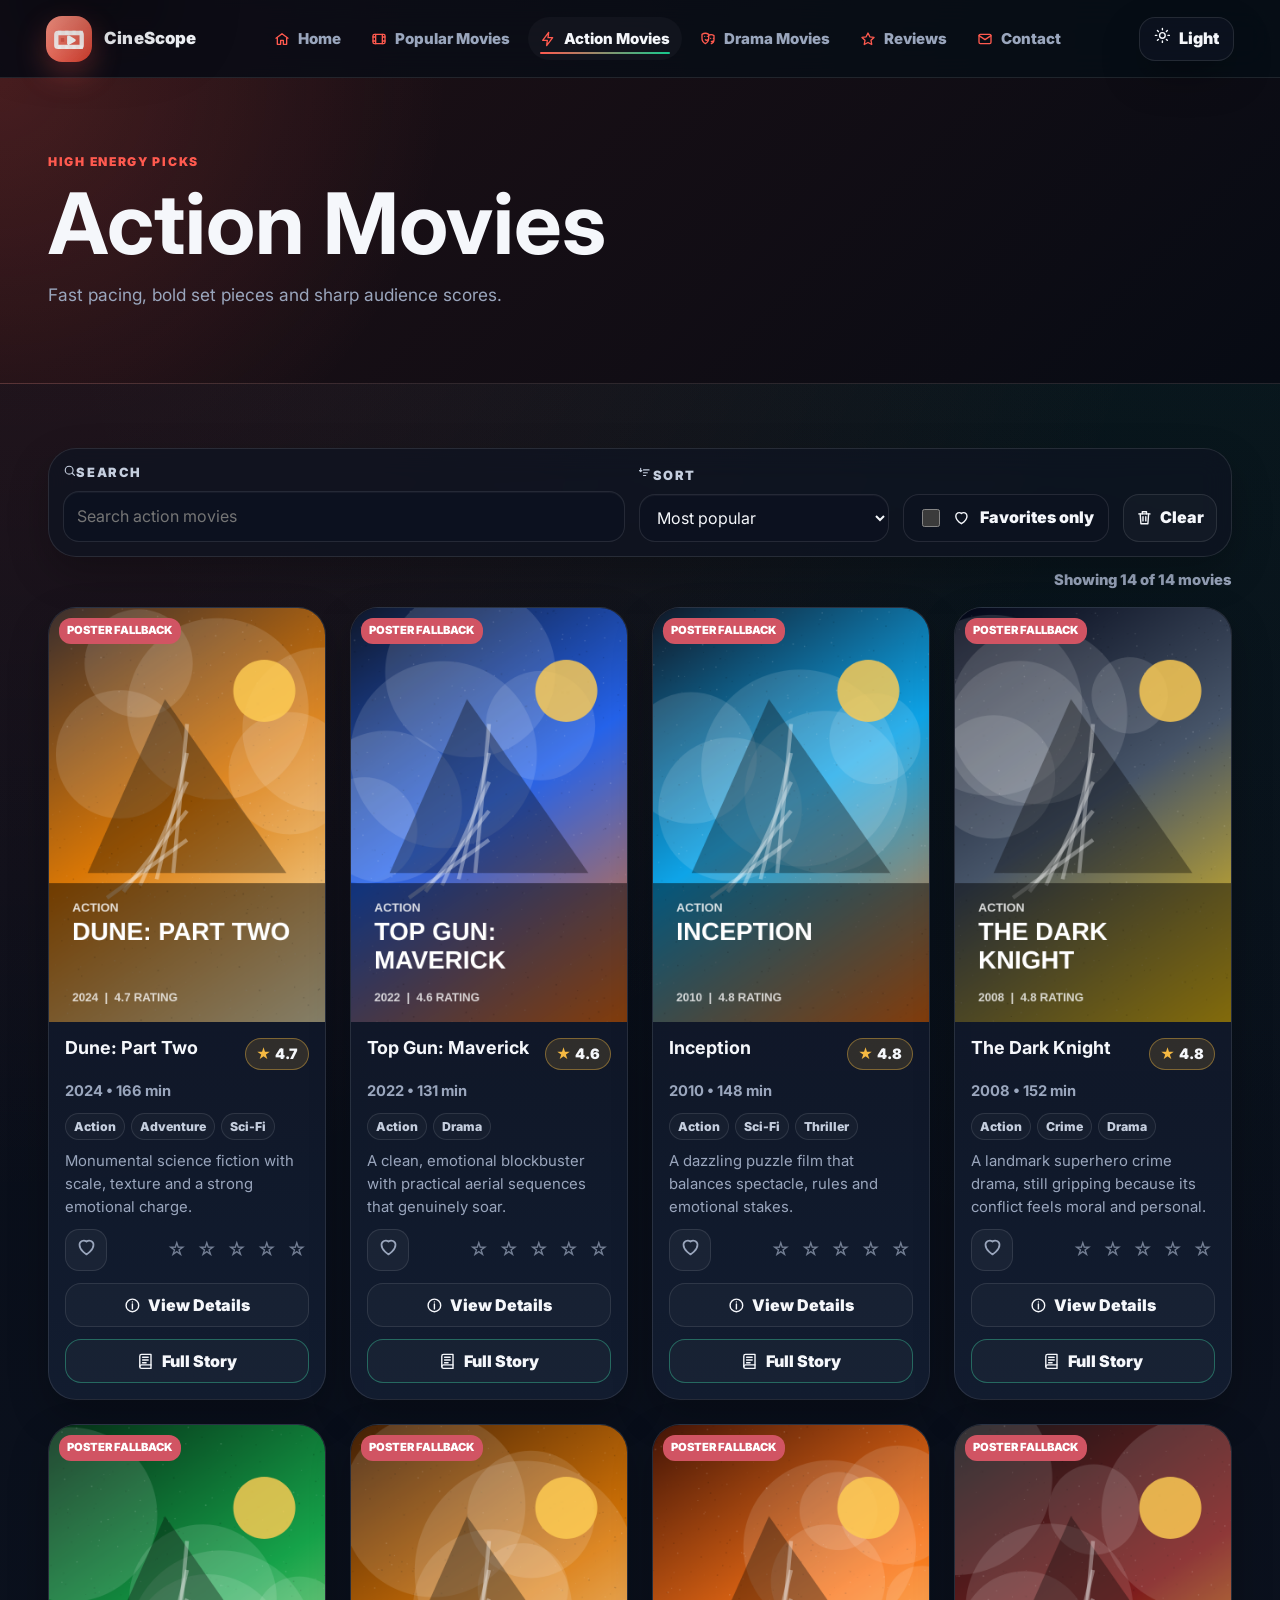
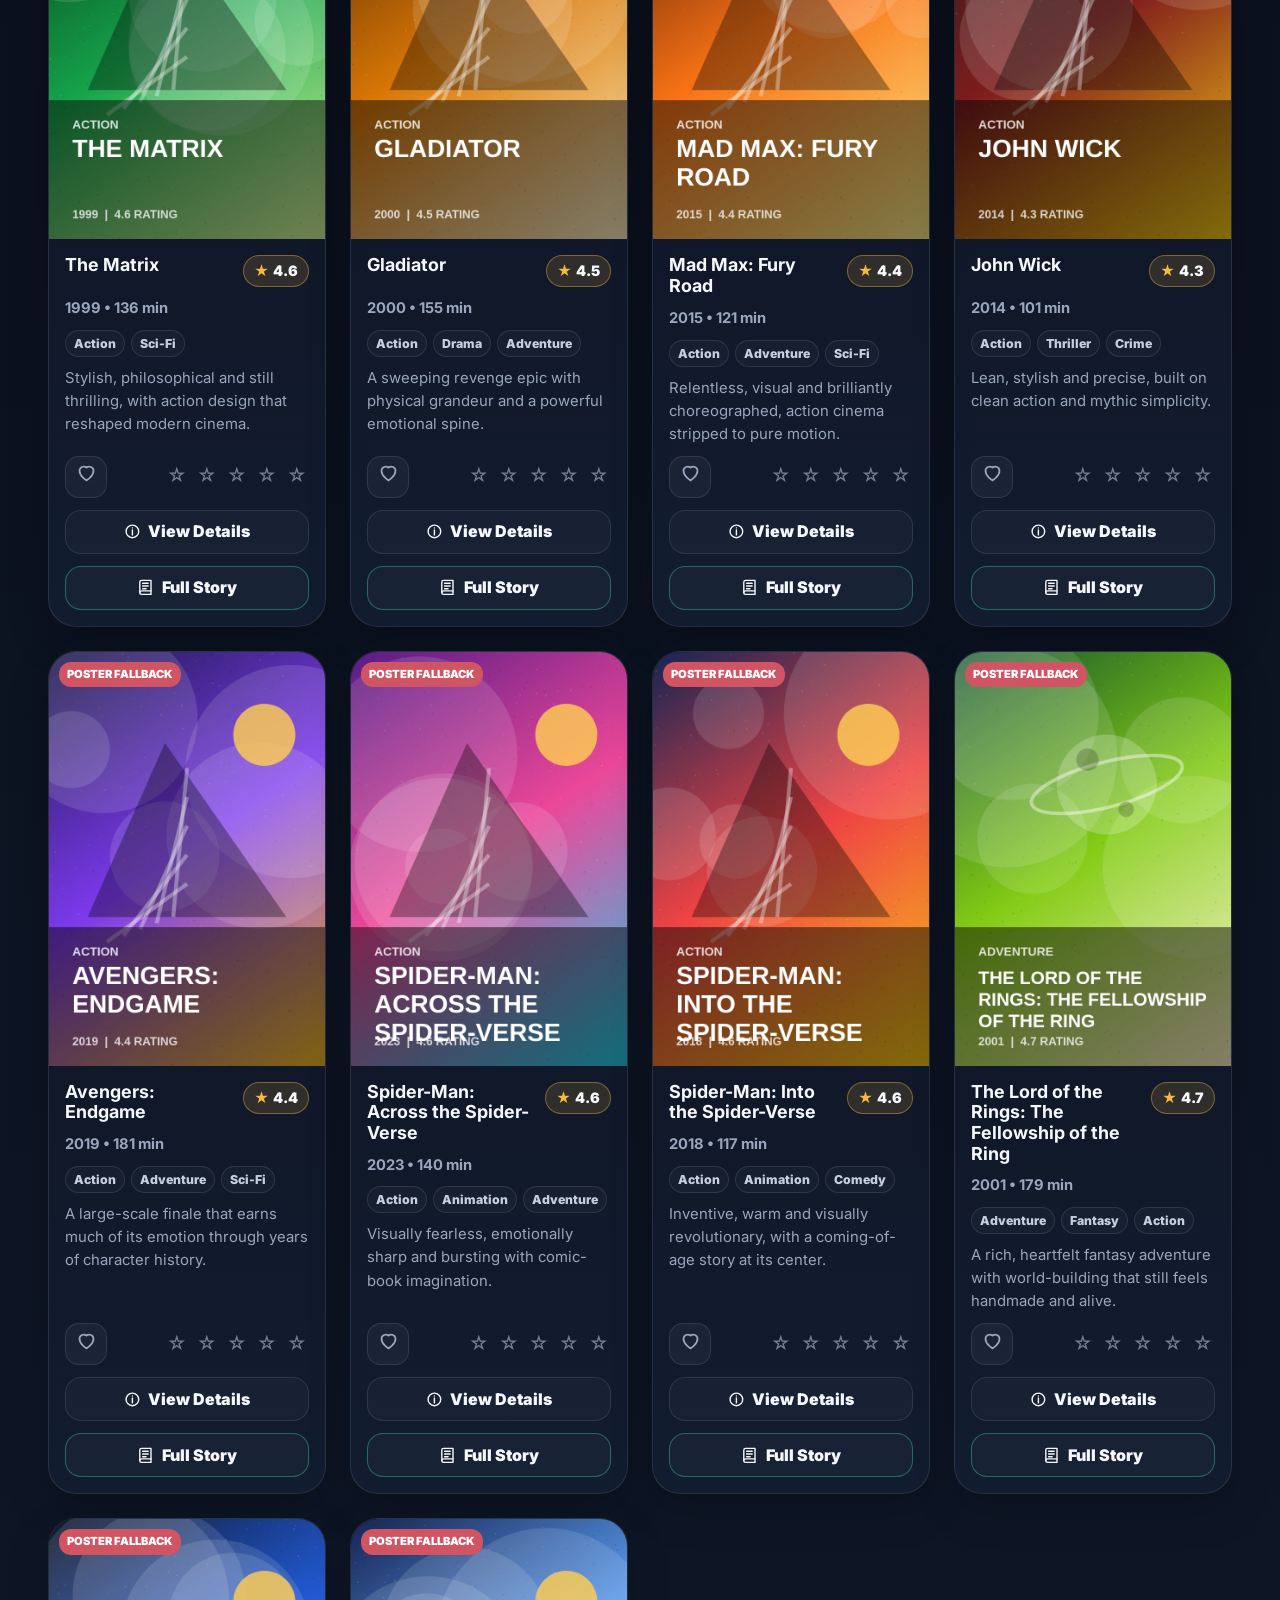
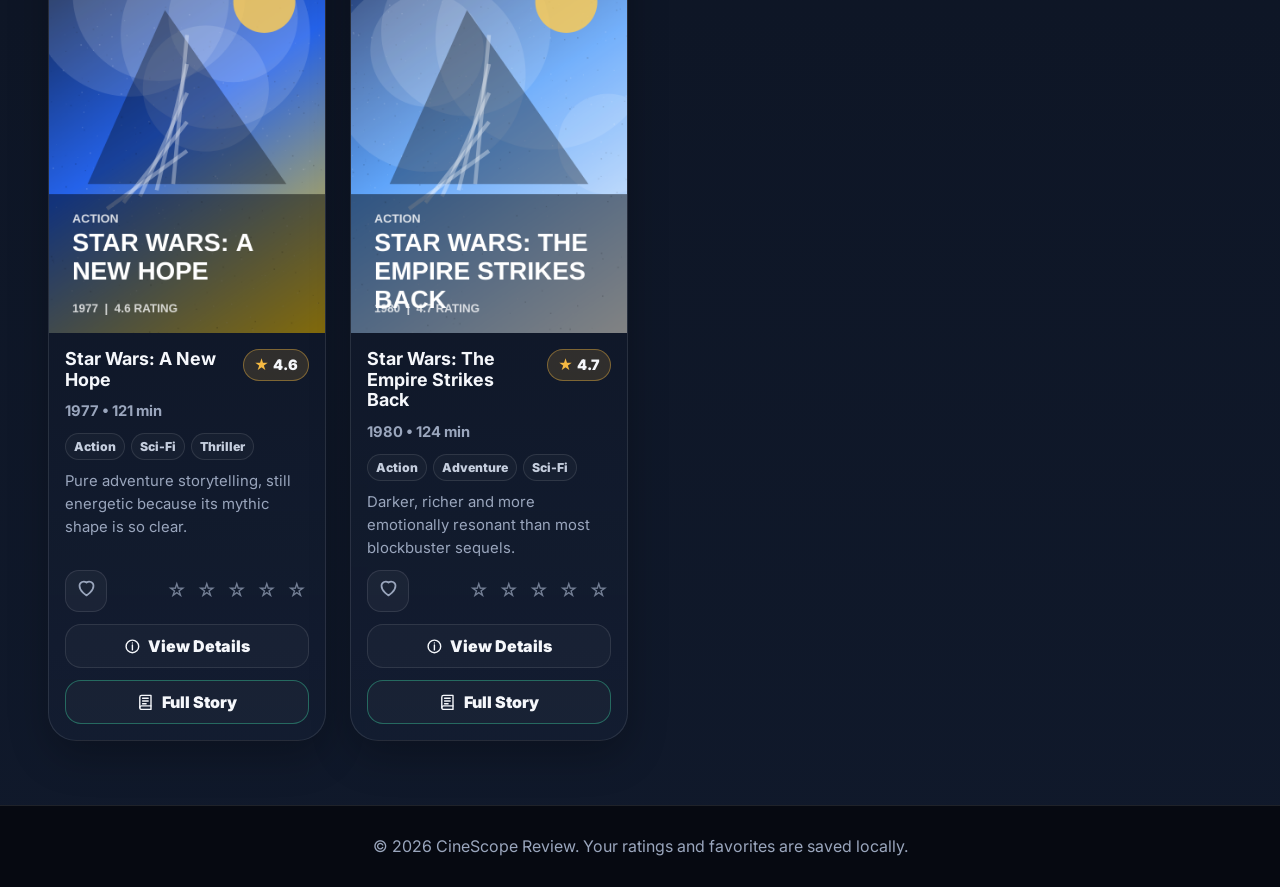
==== commit fbeb826e: "Big update" ====
--- a/action.html
+++ b/action.html
@@ -3,7 +3,11 @@
 <head>
   <meta charset="UTF-8">
   <meta name="viewport" content="width=device-width, initial-scale=1.0">
+  <link rel="preconnect" href="https://fonts.googleapis.com">
+  <link rel="preconnect" href="https://fonts.gstatic.com" crossorigin>
+  <link href="https://fonts.googleapis.com/css2?family=Inter:wght@400;500;600;700;800;900&display=swap" rel="stylesheet">
   <title>CineScope Review | Action Movies</title>
+  <meta name="description" content="Top action movies on CineScope Review. High-energy picks with bold set pieces and audience scores.">
   <link rel="icon" type="image/svg+xml" href="assets/cinescope-logo.svg">
   <script>
     /* Apply saved theme before CSS paints to avoid a visible flash. */
@@ -14,9 +18,10 @@
       } catch (error) {}
     })();
   </script>
-  <link rel="stylesheet" href="css/styles.css?v=story-page">
+  <link rel="stylesheet" href="css/styles.css?v=cinescope-v2">
 </head>
 <body data-page="action">
+  <a class="skip-link" href="#main-content">Skip to content</a>
   <header class="site-header">
     <a class="brand" href="index.html" aria-label="CineScope Review Home">
       <span class="brand-mark">CS</span>
@@ -46,7 +51,7 @@
     </button>
   </header>
 
-  <main>
+  <main id="main-content">
     <section class="page-hero action-hero">
       <div class="page-hero-inner">
         <p class="eyebrow">High energy picks</p>
@@ -93,6 +98,6 @@
     <p>&copy; 2026 CineScope Review. Your ratings and favorites are saved locally.</p>
   </footer>
 
-  <script src="js/script.js?v=story-page"></script>
+  <script src="js/script.js?v=cinescope-v2"></script>
 </body>
 </html>
--- a/css/styles.css
+++ b/css/styles.css
@@ -1,59 +1,76 @@
-/* ---------- Base theme and reset ---------- */
+/* ---------- Design tokens ---------- */
+.skip-link {
+  position: fixed;
+  left: 16px;
+  top: 16px;
+  z-index: 9999;
+  transform: translateY(-140%);
+  border-radius: 999px;
+  background: var(--brand);
+  color: #fff;
+  padding: 10px 14px;
+  font-weight: 900;
+  box-shadow: var(--shadow);
+  transition: transform .2s var(--ease-out);
+}
+.skip-link:focus {
+  transform: translateY(0);
+}
+
 :root {
   color-scheme: dark;
-  --bg: #08090d;
-  --bg-soft: #0e1118;
-  --panel: #121722;
-  --panel-strong: #171d2a;
-  --surface: #1c2330;
-  --surface-strong: #252d3c;
-  --text: #f8fafc;
-  --muted: #a8b1c1;
-  --muted-strong: #c7cfdb;
-  --line: rgba(255, 255, 255, 0.12);
-  --line-strong: rgba(255, 255, 255, 0.2);
-  --brand: #ff4f3f;
-  --brand-strong: #ff786b;
-  --accent: #00d474;
-  --gold: #f7b731;
-  --danger: #ff5b6a;
-  --shadow: 0 24px 70px rgba(0, 0, 0, 0.46);
-  --shadow-soft: 0 14px 34px rgba(0, 0, 0, 0.28);
-  --radius: 8px;
-  --header-height: 76px;
-  --content: 1220px;
+  --bg: #070b14;
+  --bg-elevated: #0c1220;
+  --bg-soft: #10192b;
+  --panel: rgba(14, 20, 34, 0.86);
+  --panel-strong: #131d31;
+  --surface: rgba(255, 255, 255, 0.04);
+  --surface-strong: rgba(255, 255, 255, 0.08);
+  --text: #f5f7fb;
+  --muted: #9aa6bd;
+  --muted-strong: #c5cede;
+  --line: rgba(255, 255, 255, 0.1);
+  --line-strong: rgba(255, 255, 255, 0.18);
+  --brand: #ff5a4f;
+  --brand-strong: #ff7b6a;
+  --accent: #16c98d;
+  --gold: #f5b942;
+  --danger: #ff6679;
+  --shadow: 0 24px 80px rgba(0, 0, 0, 0.44);
+  --shadow-soft: 0 16px 40px rgba(0, 0, 0, 0.24);
+  --radius-sm: 12px;
+  --radius-md: 18px;
+  --radius-lg: 28px;
+  --content: 1240px;
+  --header-height: 78px;
+  --ease-out: cubic-bezier(0.2, 0.8, 0.2, 1);
 }
 
 :root[data-theme="light"] {
   color-scheme: light;
-  --bg: #f5f6f8;
-  --bg-soft: #ebeef3;
-  --panel: #ffffff;
-  --panel-strong: #f7f8fb;
-  --surface: #eef1f6;
-  --surface-strong: #e1e6ef;
-  --text: #111827;
-  --muted: #637083;
-  --muted-strong: #3f4a5a;
-  --line: rgba(17, 24, 39, 0.12);
-  --line-strong: rgba(17, 24, 39, 0.22);
-  --brand: #e23d2f;
-  --brand-strong: #b91f1a;
-  --accent: #008c57;
-  --gold: #c98212;
-  --danger: #d9273f;
-  --shadow: 0 24px 70px rgba(22, 28, 38, 0.16);
-  --shadow-soft: 0 14px 34px rgba(22, 28, 38, 0.1);
-}
-
-* {
-  box-sizing: border-box;
-}
-
-html {
-  scroll-behavior: smooth;
-}
-
+  --bg: #f4f6fa;
+  --bg-elevated: #ffffff;
+  --bg-soft: #ebeff6;
+  --panel: rgba(255, 255, 255, 0.88);
+  --panel-strong: #ffffff;
+  --surface: rgba(17, 24, 39, 0.04);
+  --surface-strong: rgba(17, 24, 39, 0.08);
+  --text: #0f172a;
+  --muted: #607089;
+  --muted-strong: #334155;
+  --line: rgba(15, 23, 42, 0.1);
+  --line-strong: rgba(15, 23, 42, 0.18);
+  --brand: #e63f34;
+  --brand-strong: #bb231c;
+  --accent: #0f9f6e;
+  --gold: #c98e15;
+  --danger: #d8244d;
+  --shadow: 0 24px 70px rgba(15, 23, 42, 0.14);
+  --shadow-soft: 0 16px 34px rgba(15, 23, 42, 0.08);
+}
+
+* { box-sizing: border-box; }
+html { scroll-behavior: smooth; }
 body {
   min-height: 100vh;
   margin: 0;
@@ -61,45 +78,79 @@
   flex-direction: column;
   overflow-x: hidden;
   background:
-    linear-gradient(180deg, rgba(255, 79, 63, 0.08), transparent 260px),
+    radial-gradient(circle at top left, rgba(255, 90, 79, 0.14), transparent 28%),
+    radial-gradient(circle at top right, rgba(22, 201, 141, 0.08), transparent 30%),
     linear-gradient(180deg, var(--bg), var(--bg-soft));
   color: var(--text);
-  font-family: Inter, ui-sans-serif, system-ui, -apple-system, BlinkMacSystemFont, "Segoe UI", Arial, sans-serif;
-  line-height: 1.5;
+  font-family: Inter, ui-sans-serif, system-ui, -apple-system, BlinkMacSystemFont, "Segoe UI", sans-serif;
+  line-height: 1.55;
   text-rendering: optimizeLegibility;
-}
-
-body.modal-open {
-  overflow: hidden;
-}
-
-img {
-  max-width: 100%;
-  display: block;
-}
-
-a {
-  color: inherit;
-  text-decoration: none;
-}
-
-button,
-input,
-select,
-textarea {
-  font: inherit;
-}
-
-button {
-  cursor: pointer;
-}
-
+  transition: background-color .4s var(--ease-out), color .4s var(--ease-out);
+}
+body.modal-open { overflow: hidden; }
+a { color: inherit; text-decoration: none; }
+img { max-width: 100%; display: block; }
+button, input, select, textarea { font: inherit; }
+button { cursor: pointer; }
 :focus-visible {
-  outline: 3px solid color-mix(in srgb, var(--accent) 70%, white 30%);
+  outline: 3px solid color-mix(in srgb, var(--accent) 72%, white 28%);
   outline-offset: 3px;
 }
 
-/* ---------- Header and navigation ---------- */
+/* ---------- Motion ---------- */
+@keyframes fadeInUp {
+  from { opacity: 0; transform: translateY(18px); }
+  to { opacity: 1; transform: translateY(0); }
+}
+@keyframes scaleIn {
+  from { opacity: 0; transform: scale(0.96); }
+  to { opacity: 1; transform: scale(1); }
+}
+@keyframes shimmer {
+  0% { background-position: 200% 0; }
+  100% { background-position: -200% 0; }
+}
+@keyframes floatY {
+  0%, 100% { transform: translateY(0); }
+  50% { transform: translateY(-6px); }
+}
+@keyframes pulseGlow {
+  0%, 100% { box-shadow: 0 0 0 0 rgba(255, 90, 79, 0.0); }
+  50% { box-shadow: 0 0 0 8px rgba(255, 90, 79, 0.12); }
+}
+
+/* ---------- Scroll reveal ---------- */
+@keyframes revealIn {
+  from { opacity: 0; transform: translateY(22px); }
+  to { opacity: 1; transform: translateY(0); }
+}
+@keyframes heartPop {
+  0% { transform: scale(1); }
+  30% { transform: scale(1.35); }
+  60% { transform: scale(0.9); }
+  100% { transform: scale(1); }
+}
+@keyframes scaleOut {
+  from { opacity: 1; transform: scale(1); }
+  to   { opacity: 0; transform: scale(0.94); }
+}
+@keyframes backdropFade {
+  from { opacity: 1; }
+  to   { opacity: 0; }
+}
+
+.reveal { opacity: 0; transform: translateY(22px); }
+.reveal.is-revealed { animation: revealIn .6s var(--ease-out) both; }
+.reveal:nth-child(1) { animation-delay: 0ms; }
+.reveal:nth-child(2) { animation-delay: 60ms; }
+.reveal:nth-child(3) { animation-delay: 120ms; }
+.reveal:nth-child(4) { animation-delay: 180ms; }
+.reveal:nth-child(5) { animation-delay: 240ms; }
+.reveal:nth-child(6) { animation-delay: 300ms; }
+.reveal:nth-child(7) { animation-delay: 340ms; }
+.reveal:nth-child(8) { animation-delay: 380ms; }
+
+/* ---------- Header ---------- */
 .site-header {
   position: sticky;
   top: 0;
@@ -107,38 +158,35 @@
   min-height: var(--header-height);
   display: flex;
   align-items: center;
-  gap: 18px;
-  padding: 12px clamp(18px, 4vw, 58px);
+  gap: 14px;
+  padding: 12px clamp(16px, 3.6vw, 48px);
   border-bottom: 1px solid var(--line);
-  background: color-mix(in srgb, var(--bg) 84%, transparent);
-  backdrop-filter: blur(20px) saturate(1.25);
-}
-
+  background: color-mix(in srgb, var(--bg) 78%, transparent);
+  backdrop-filter: blur(18px) saturate(1.25);
+  transition: background-color .4s var(--ease-out), border-color .4s var(--ease-out), color .4s var(--ease-out);
+}
 .brand {
   display: inline-flex;
   align-items: center;
-  gap: 11px;
+  gap: 12px;
   min-width: max-content;
   font-weight: 900;
-}
-
+  letter-spacing: 0.01em;
+}
 .brand-mark {
-  width: 44px;
-  height: 44px;
+  width: 46px;
+  height: 46px;
+  border-radius: 16px;
   display: inline-grid;
   place-items: center;
-  border-radius: var(--radius);
   background:
-    linear-gradient(135deg, rgba(255, 255, 255, 0.18), transparent),
+    linear-gradient(135deg, rgba(255,255,255,.2), transparent),
     url("../assets/cinescope-logo.svg") center / cover no-repeat;
+  box-shadow: 0 12px 30px color-mix(in srgb, var(--brand) 30%, transparent);
+  font-size: 0;
   color: transparent;
-  font-size: 0;
-  box-shadow: 0 10px 28px color-mix(in srgb, var(--brand) 38%, transparent);
-}
-
-.brand-text {
-  font-size: 1.1rem;
-}
+}
+.brand-text { font-size: 1.05rem; }
 
 .main-nav {
   flex: 1;
@@ -146,631 +194,466 @@
   display: flex;
   justify-content: center;
   align-items: center;
-  gap: 4px;
-}
-
+  gap: 6px;
+}
 .main-nav a {
+  position: relative;
   display: inline-flex;
   align-items: center;
-  gap: 7px;
+  gap: 8px;
   padding: 10px 12px;
-  border: 1px solid transparent;
-  border-radius: var(--radius);
+  border-radius: 999px;
   color: var(--muted);
   font-size: 0.94rem;
-  font-weight: 800;
+  font-weight: 850;
   white-space: nowrap;
-  transition: color 0.2s ease, background 0.2s ease, border-color 0.2s ease, transform 0.2s ease;
-}
-
+  transition: color .2s var(--ease-out), background .2s var(--ease-out), transform .2s var(--ease-out);
+}
+.main-nav a::after {
+  content: "";
+  position: absolute;
+  left: 12px; right: 12px; bottom: 6px;
+  height: 2px;
+  border-radius: 999px;
+  background: linear-gradient(90deg, var(--brand), var(--accent));
+  transform: scaleX(0);
+  transform-origin: left;
+  transition: transform .22s var(--ease-out);
+}
 .main-nav a:hover,
 .main-nav a.is-active {
   color: var(--text);
-  border-color: var(--line);
-  background: color-mix(in srgb, var(--surface) 74%, transparent);
-}
-
-.main-nav a:hover {
-  transform: translateY(-1px);
-}
-
-.mobile-theme-toggle {
-  display: none;
-}
+  background: color-mix(in srgb, var(--surface) 84%, transparent);
+}
+.main-nav a:hover::after,
+.main-nav a.is-active::after { transform: scaleX(1); }
+.main-nav a:hover { transform: translateY(-1px); }
 
 .theme-toggle,
 .nav-toggle,
 .mobile-theme-toggle {
   border: 1px solid var(--line);
-  border-radius: var(--radius);
-  background: color-mix(in srgb, var(--panel) 82%, transparent);
+  border-radius: 16px;
+  background: color-mix(in srgb, var(--panel) 84%, transparent);
   color: var(--text);
   box-shadow: var(--shadow-soft);
 }
-
 .theme-toggle {
   min-width: 86px;
   height: 44px;
   display: inline-flex;
   align-items: center;
   justify-content: center;
-  gap: 7px;
-  padding: 0 13px;
+  gap: 8px;
+  padding: 0 14px;
   font-weight: 900;
 }
-
 .nav-toggle {
   width: 44px;
   height: 44px;
   display: none;
-  place-items: center;
   padding: 9px;
 }
-
 .nav-toggle span {
-  width: 21px;
-  height: 2px;
+  width: 100%; height: 2px; margin: 3px 0; border-radius: 999px; background: var(--text);
   display: block;
-  margin: 3px 0;
-  border-radius: 2px;
-  background: var(--text);
-}
-
-/* ---------- Icon system ---------- */
-.ui-icon {
-  width: 1.05em;
-  height: 1.05em;
-  flex: 0 0 auto;
-  display: inline-block;
-}
-
-.nav-icon {
-  width: 1rem;
-  height: 1rem;
-  color: var(--brand);
-}
-
-.button-icon,
-.theme-symbol .ui-icon,
-.label-icon,
-.toggle-icon {
-  width: 1rem;
-  height: 1rem;
-}
-
-.label-icon {
-  margin-right: 6px;
-  color: var(--brand);
-  vertical-align: -0.15em;
-}
-
-.button-icon {
-  margin-right: 2px;
-}
-
-.theme-symbol {
-  display: inline-flex;
-  align-items: center;
-}
-
-.favorite-icon,
-.stat-icon,
-.fact-icon {
-  width: 1.12rem;
-  height: 1.12rem;
-}
-
-/* ---------- Shared sections ---------- */
-main {
-  flex: 1;
-}
-
+}
+.mobile-theme-toggle { display: none; }
+
+/* ---------- Shared layout ---------- */
+main { flex: 1; }
 .section-shell {
   width: min(100%, var(--content));
   margin: 0 auto;
-  padding: clamp(34px, 6vw, 70px) clamp(18px, 4vw, 28px);
-}
-
-.section-stack {
-  padding-bottom: clamp(20px, 4vw, 38px);
-}
-
-.section-stack + .section-stack {
-  padding-top: clamp(18px, 4vw, 34px);
-}
-
+  padding: clamp(30px, 5vw, 72px) clamp(16px, 3.6vw, 28px);
+}
+.section-stack { padding-bottom: clamp(18px, 4vw, 34px); }
+.section-stack + .section-stack { padding-top: clamp(16px, 3.5vw, 30px); }
 .section-heading {
   display: flex;
   align-items: end;
   justify-content: space-between;
-  gap: 18px;
-  margin-bottom: 24px;
-}
-
+  gap: 16px;
+  margin-bottom: 22px;
+}
 .heading-actions {
-  display: flex;
-  flex-wrap: wrap;
-  align-items: center;
-  justify-content: flex-end;
-  gap: 14px;
-}
-
+  display: flex; flex-wrap: wrap; align-items: center; justify-content: flex-end; gap: 12px;
+}
 .section-heading h1,
 .section-heading h2,
 .page-hero h1,
 .form-panel h2,
-.contact-info h2 {
+.contact-info h2,
+.story-panel h2,
+.owner-panel h2 {
   margin: 0;
   line-height: 1.04;
 }
-
-.section-heading h1 {
-  font-size: clamp(2.4rem, 5vw, 4.15rem);
-}
-
+.section-heading h1 { font-size: clamp(2.3rem, 5vw, 4.2rem); }
 .section-heading h2,
 .form-panel h2,
-.contact-info h2 {
-  font-size: clamp(1.75rem, 3vw, 2.45rem);
-}
-
+.contact-info h2,
+.story-panel h2,
+.owner-panel h2 { font-size: clamp(1.65rem, 3vw, 2.5rem); }
 .eyebrow {
   margin: 0 0 8px;
   color: var(--brand);
-  font-size: 0.76rem;
+  font-size: .76rem;
   font-weight: 950;
   text-transform: uppercase;
-}
-
+  letter-spacing: .14em;
+}
+.text-link,
+.primary-btn,
+.secondary-btn,
+.slider-arrow,
+.slider-dot,
+.favorite-btn,
+.star-btn,
+.review-star-btn,
+.small-danger,
+.modal-close,
+.poster-button,
+.favorite-thumb {
+  transition: transform .2s var(--ease-out), background .2s var(--ease-out), border-color .2s var(--ease-out), box-shadow .2s var(--ease-out), color .2s var(--ease-out), opacity .2s var(--ease-out);
+}
 .text-link {
-  display: inline-flex;
-  align-items: center;
-  min-height: 36px;
-  border: 1px solid color-mix(in srgb, var(--brand) 38%, var(--line));
-  border-radius: var(--radius);
-  color: var(--brand-strong);
-  background: color-mix(in srgb, var(--brand) 10%, transparent);
-  padding: 0 12px;
-  font-weight: 900;
-  white-space: nowrap;
-  transition: transform 0.2s ease, background 0.2s ease;
-}
-
-.text-link:hover {
-  transform: translateY(-2px);
-  background: color-mix(in srgb, var(--brand) 16%, transparent);
-}
-
-.compact-heading {
-  margin-bottom: 16px;
-}
-
-/* ---------- Home banner slider ---------- */
+  display: inline-flex; align-items: center; gap: 8px;
+  min-height: 38px; padding: 0 14px;
+  border: 1px solid color-mix(in srgb, var(--brand) 35%, var(--line));
+  border-radius: 14px;
+  background: color-mix(in srgb, var(--brand) 8%, transparent);
+  color: var(--brand-strong); font-weight: 900;
+}
+.text-link:hover { transform: translateY(-2px); }
+.primary-btn,
+.secondary-btn {
+  min-height: 44px;
+  display: inline-flex; align-items: center; justify-content: center; gap: 8px;
+  border-radius: 16px; padding: 0 16px; border: 1px solid transparent; font-weight: 950;
+}
+.primary-btn {
+  background: linear-gradient(135deg, var(--brand), color-mix(in srgb, var(--brand) 70%, #ff9d7a));
+  color: #fff;
+  box-shadow: 0 16px 30px color-mix(in srgb, var(--brand) 30%, transparent);
+}
+.primary-btn:hover,
+.secondary-btn:hover { transform: translateY(-2px); }
+.secondary-btn {
+  background: color-mix(in srgb, var(--surface) 70%, transparent);
+  border-color: var(--line);
+  color: var(--text);
+}
+.secondary-btn:hover { border-color: var(--line-strong); background: var(--surface-strong); }
+
+/* ---------- Button active states ---------- */
+.primary-btn:active,
+.secondary-btn:active,
+.favorite-btn:active,
+.star-btn:active,
+.review-star-btn:active,
+.slider-arrow:active,
+.modal-close:active {
+  transform: translateY(1px) scale(0.97);
+  transition-duration: 0.08s;
+}
+.primary-btn:active { box-shadow: 0 8px 16px color-mix(in srgb, var(--brand) 24%, transparent); }
+
+.button-icon, .label-icon, .toggle-icon, .stat-icon, .favorite-icon, .fact-icon, .quote-icon { width: 1rem; height: 1rem; flex: 0 0 auto; }
+.ui-icon { width: 1.05em; height: 1.05em; display: inline-block; }
+.nav-icon { width: 1rem; height: 1rem; color: var(--brand); }
+
+/* ---------- Hero slider ---------- */
 .hero-slider {
   position: relative;
-  min-height: clamp(520px, 72svh, 760px);
+  min-height: clamp(540px, 76svh, 780px);
   overflow: hidden;
   border-bottom: 1px solid var(--line);
-  background: #08090d;
-}
-
-.slider-stage,
-.slide {
-  position: absolute;
-  inset: 0;
-}
-
+  background: #050810;
+}
+.slider-stage, .slide { position: absolute; inset: 0; }
 .slide {
   isolation: isolate;
   display: grid;
   align-items: center;
-  padding: 0 clamp(20px, 6vw, 92px);
+  padding: 0 clamp(18px, 5vw, 88px);
   background-position: center;
   background-size: cover;
   opacity: 0;
-  transform: scale(1.035);
-  transition: opacity 0.7s ease, transform 1s ease;
-}
-
-.slide.is-active {
-  z-index: 2;
-  opacity: 1;
-  transform: scale(1);
-}
-
+  transform: scale(1.05);
+  transition: opacity .7s var(--ease-out), transform 1s var(--ease-out);
+}
+.slide.is-active { opacity: 1; transform: scale(1); z-index: 2; }
 .slide::before {
-  content: "";
-  position: absolute;
-  inset: 0;
-  z-index: 0;
-  pointer-events: none;
+  content: ""; position: absolute; inset: 0; pointer-events: none; z-index: 0;
   background:
-    linear-gradient(90deg, rgba(3, 5, 9, 0.96), rgba(3, 5, 9, 0.72) 42%, rgba(3, 5, 9, 0.22)),
-    linear-gradient(0deg, rgba(8, 9, 13, 0.92), transparent 54%),
-    linear-gradient(180deg, rgba(8, 9, 13, 0.42), transparent 34%);
-}
-
+    linear-gradient(90deg, rgba(5,8,16,.96), rgba(5,8,16,.7) 42%, rgba(5,8,16,.18)),
+    linear-gradient(0deg, rgba(5,8,16,.92), transparent 56%);
+}
 .slide-content {
-  position: relative;
-  z-index: 2;
-  min-width: 0;
-  max-width: min(700px, 100%);
-  color: #fff;
-  text-shadow: 0 8px 30px rgba(0, 0, 0, 0.6);
-  animation: slideCopyIn 0.6s ease both;
-}
-
+  position: relative; z-index: 2; max-width: min(720px, 100%); color: #fff; text-shadow: 0 8px 32px rgba(0,0,0,.58);
+  animation: fadeInUp .6s var(--ease-out) both;
+}
 .slide-content h2 {
-  margin: 0;
-  color: #fff;
-  font-size: clamp(3.15rem, 8vw, 6.75rem);
-  line-height: 0.92;
-  overflow-wrap: break-word;
-}
-
+  margin: 0; color: #fff;
+  font-size: clamp(3rem, 7.6vw, 6.6rem);
+  line-height: .93;
+}
 .slide-content p {
-  max-width: min(57ch, 100%);
-  margin: 18px 0 26px;
-  color: rgba(255, 255, 255, 0.93);
-  font-size: clamp(1rem, 2vw, 1.18rem);
-  overflow-wrap: break-word;
-}
-
-.slide-actions {
-  display: flex;
-  flex-wrap: wrap;
-  gap: 12px;
-}
-
-.slide-meta {
-  display: flex;
-  flex-wrap: wrap;
-  gap: 8px;
-  margin-bottom: 16px;
-}
-
+  margin: 18px 0 24px;
+  max-width: 60ch;
+  color: rgba(255,255,255,.9);
+  font-size: clamp(1rem, 1.7vw, 1.15rem);
+}
+.slide-meta, .detail-meta-row { display: flex; flex-wrap: wrap; gap: 8px; margin-bottom: 16px; }
 .pill {
-  display: inline-flex;
-  align-items: center;
-  min-height: 30px;
-  padding: 5px 10px;
-  border: 1px solid rgba(255, 255, 255, 0.28);
-  border-radius: var(--radius);
-  background: rgba(255, 255, 255, 0.12);
-  color: #fff;
-  font-size: 0.86rem;
-  font-weight: 900;
-  backdrop-filter: blur(10px);
-}
-
-.primary-btn,
-.secondary-btn {
-  min-height: 44px;
-  display: inline-flex;
-  align-items: center;
-  justify-content: center;
-  gap: 8px;
-  border-radius: var(--radius);
-  border: 1px solid transparent;
-  padding: 0 16px;
-  font-weight: 950;
-  transition: transform 0.2s ease, background 0.2s ease, border-color 0.2s ease, box-shadow 0.2s ease;
-}
-
-.primary-btn {
-  background: var(--brand);
-  color: #fff;
-  box-shadow: 0 12px 26px color-mix(in srgb, var(--brand) 30%, transparent);
-}
-
-.primary-btn:hover,
-.secondary-btn:hover {
-  transform: translateY(-2px);
-}
-
-.primary-btn:hover {
-  background: var(--brand-strong);
-}
-
-.secondary-btn {
-  background: color-mix(in srgb, var(--surface) 88%, transparent);
-  border-color: var(--line);
-  color: var(--text);
-}
-
-.secondary-btn:hover {
-  border-color: var(--line-strong);
-  background: var(--surface-strong);
-}
-
+  display: inline-flex; align-items: center; min-height: 30px; padding: 5px 10px;
+  border: 1px solid rgba(255,255,255,.24); border-radius: 999px;
+  background: rgba(255,255,255,.12); color: #fff; font-size: .85rem; font-weight: 900;
+  backdrop-filter: blur(12px);
+}
+.slide-actions, .modal-actions, .detail-actions { display: flex; flex-wrap: wrap; gap: 12px; align-items: center; }
 .slider-controls {
-  position: absolute;
-  z-index: 5;
-  left: 50%;
-  bottom: 28px;
-  display: flex;
-  align-items: center;
-  gap: 12px;
-  transform: translateX(-50%);
-}
-
+  position: absolute; z-index: 5; left: 50%; bottom: 24px; transform: translateX(-50%);
+  display: flex; align-items: center; gap: 12px;
+}
 .slider-arrow,
 .slider-dot {
-  border: 1px solid rgba(255, 255, 255, 0.2);
-  border-radius: var(--radius);
-  background: rgba(255, 255, 255, 0.13);
+  border: 1px solid rgba(255,255,255,.18);
+  background: rgba(255,255,255,.12);
   color: #fff;
-  backdrop-filter: blur(10px);
-}
-
-.slider-arrow {
-  width: 44px;
-  height: 44px;
-  font-size: 1.85rem;
-  line-height: 1;
-}
-
-.slider-dots {
-  display: flex;
-  gap: 8px;
-}
-
-.slider-dot {
-  width: 34px;
-  height: 10px;
-  padding: 0;
-  opacity: 0.55;
-  transition: width 0.2s ease, opacity 0.2s ease, background 0.2s ease;
-}
-
-.slider-dot.is-active {
-  width: 50px;
-  opacity: 1;
-  background: var(--brand);
-}
-
-@keyframes slideCopyIn {
-  from {
-    opacity: 0;
-    transform: translateY(18px);
-  }
-  to {
-    opacity: 1;
-    transform: translateY(0);
-  }
-}
-
-/* ---------- Inner page heroes ---------- */
+  backdrop-filter: blur(12px);
+}
+.slider-arrow { width: 44px; height: 44px; border-radius: 16px; font-size: 1.8rem; line-height: 1; }
+.slider-arrow:hover { transform: translateY(-2px) scale(1.03); }
+.slider-dots { display: flex; gap: 8px; }
+.slider-dot { width: 32px; height: 10px; border-radius: 999px; opacity: .5; padding: 0; }
+.slider-dot.is-active { width: 48px; opacity: 1; background: linear-gradient(90deg, var(--brand), var(--accent)); }
+
+/* ---------- Page heroes ---------- */
 .page-hero {
   min-height: clamp(240px, 34svh, 360px);
-  display: grid;
-  align-items: center;
+  display: grid; align-items: center;
   overflow: hidden;
   border-bottom: 1px solid var(--line);
   background:
-    linear-gradient(90deg, color-mix(in srgb, var(--brand) 20%, transparent), transparent 38%),
+    radial-gradient(circle at top right, color-mix(in srgb, var(--brand) 22%, transparent), transparent 34%),
     linear-gradient(135deg, var(--panel), var(--bg));
 }
-
-.compact-hero {
-  background:
-    linear-gradient(90deg, color-mix(in srgb, var(--gold) 16%, transparent), transparent 42%),
-    linear-gradient(135deg, var(--panel), var(--bg));
-}
-
-.action-hero {
-  background:
-    linear-gradient(90deg, color-mix(in srgb, var(--brand) 24%, transparent), transparent 42%),
-    linear-gradient(135deg, #201114, var(--bg));
-}
-
-.drama-hero {
-  background:
-    linear-gradient(90deg, color-mix(in srgb, var(--accent) 17%, transparent), transparent 42%),
-    linear-gradient(135deg, var(--panel), var(--bg));
-}
-
-.reviews-hero,
-.contact-hero {
-  background:
-    linear-gradient(90deg, color-mix(in srgb, var(--gold) 13%, transparent), transparent 42%),
-    linear-gradient(135deg, var(--panel), var(--bg));
-}
-
+.compact-hero { background:
+  radial-gradient(circle at top left, color-mix(in srgb, var(--gold) 18%, transparent), transparent 34%),
+  linear-gradient(135deg, var(--panel), var(--bg)); }
+.action-hero { background:
+  radial-gradient(circle at top left, rgba(255,90,79,.18), transparent 34%),
+  linear-gradient(135deg, #1f1015, var(--bg)); }
+.drama-hero { background:
+  radial-gradient(circle at top left, rgba(22,201,141,.14), transparent 34%),
+  linear-gradient(135deg, var(--panel), var(--bg)); }
+.reviews-hero, .contact-hero { background:
+  radial-gradient(circle at top left, rgba(245,185,66,.16), transparent 34%),
+  linear-gradient(135deg, var(--panel), var(--bg)); }
 .page-hero-inner {
-  width: min(100%, var(--content));
-  margin: 0 auto;
-  padding: clamp(44px, 6vw, 72px) clamp(18px, 4vw, 28px);
-}
-
-.page-hero h1 {
-  max-width: 960px;
-  font-size: clamp(3rem, 7vw, 5.2rem);
-}
-
-.page-hero p:last-child {
-  max-width: 58ch;
-  margin: 14px 0 0;
-  color: var(--muted);
-  font-size: 1.12rem;
-}
-
-/* ---------- Stats strips ---------- */
-.stats-band {
-  width: min(100%, var(--content));
-  margin: 0 auto;
-  padding: 22px clamp(18px, 4vw, 28px) 0;
-}
-
-.inner-stats {
-  padding-top: 28px;
-}
-
-.stats-strip {
-  display: grid;
-  grid-template-columns: repeat(4, minmax(0, 1fr));
-  gap: 12px;
-}
-
+  width: min(100%, var(--content)); margin: 0 auto;
+  padding: clamp(44px, 6vw, 74px) clamp(16px, 3.6vw, 28px);
+  animation: fadeInUp .55s var(--ease-out) both;
+}
+.page-hero h1 { max-width: 960px; font-size: clamp(2.9rem, 7vw, 5.3rem); }
+.page-hero p:last-child { max-width: 60ch; margin: 14px 0 0; color: var(--muted); font-size: 1.08rem; }
+
+/* ---------- Stats ---------- */
+.stats-band { width: min(100%, var(--content)); margin: 0 auto; padding: 22px clamp(16px, 3.6vw, 28px) 0; }
+.inner-stats { padding-top: 28px; }
+.stats-strip { display: grid; grid-template-columns: repeat(4, minmax(0, 1fr)); gap: 12px; }
 .stat-card {
-  min-width: 0;
-  position: relative;
-  overflow: hidden;
+  position: relative; overflow: hidden;
   border: 1px solid var(--line);
-  border-radius: var(--radius);
-  background:
-    linear-gradient(135deg, color-mix(in srgb, var(--panel) 90%, transparent), color-mix(in srgb, var(--surface) 68%, transparent));
-  padding: 17px 14px 15px 48px;
+  border-radius: var(--radius-md);
+  background: linear-gradient(180deg, color-mix(in srgb, var(--panel) 92%, transparent), color-mix(in srgb, var(--panel-strong) 82%, transparent));
+  padding: 18px 14px 16px 48px;
   box-shadow: var(--shadow-soft);
 }
-
-.stat-card::after {
-  content: "";
-  position: absolute;
-  left: 0;
-  right: 0;
-  bottom: 0;
-  height: 2px;
-  background: linear-gradient(90deg, var(--brand), var(--accent));
-  opacity: 0.8;
-}
-
-.stat-icon {
-  position: absolute;
-  top: 17px;
-  left: 15px;
-  color: var(--brand);
-}
-
-.stat-card span {
-  display: block;
-  color: var(--muted);
-  font-size: 0.77rem;
-  font-weight: 950;
-  text-transform: uppercase;
-}
-
-.stat-card strong {
-  display: block;
-  margin-top: 4px;
-  font-size: 1.62rem;
-  line-height: 1;
-}
-
-/* ---------- Search and filter toolbar ---------- */
+.stat-card::before {
+  content: ""; position: absolute; inset: 0; pointer-events: none;
+  border-radius: inherit; padding: 1px;
+  background: linear-gradient(135deg, color-mix(in srgb, var(--brand) 70%, transparent), color-mix(in srgb, var(--accent) 70%, transparent));
+  -webkit-mask: linear-gradient(#fff 0 0) content-box, linear-gradient(#fff 0 0);
+  -webkit-mask-composite: xor; mask-composite: exclude;
+}
+.stat-card::after { content: ""; position: absolute; left: 0; right: 0; bottom: 0; height: 2px; background: linear-gradient(90deg, var(--brand), var(--accent)); opacity: .8; }
+.stat-icon { position: absolute; top: 18px; left: 15px; color: var(--brand); }
+.stat-card span { display: block; color: var(--muted); font-size: .75rem; font-weight: 950; text-transform: uppercase; letter-spacing: .12em; }
+.stat-card strong { display: block; margin-top: 4px; font-size: 1.58rem; line-height: 1; }
+
+/* ---------- Toolbar ---------- */
 .toolbar {
   display: grid;
-  grid-template-columns: minmax(260px, 1.35fr) minmax(170px, 0.65fr) minmax(190px, 0.75fr) max-content 94px;
+  grid-template-columns: minmax(260px, 1.35fr) minmax(170px, .68fr) minmax(180px, .72fr) max-content 94px;
   align-items: end;
   gap: 14px;
   margin-bottom: 12px;
+  padding: 14px;
   border: 1px solid var(--line);
-  border-radius: var(--radius);
-  background: color-mix(in srgb, var(--panel) 86%, transparent);
-  padding: 14px;
+  border-radius: var(--radius-lg);
+  background: color-mix(in srgb, var(--panel) 84%, transparent);
   box-shadow: var(--shadow-soft);
-}
-
-.toolbar.single-control {
-  grid-template-columns: minmax(240px, 520px);
-}
-
-.toolbar.genre-toolbar {
-  grid-template-columns: minmax(240px, 1fr) minmax(190px, 250px) max-content 94px;
-}
-
-.field {
-  display: grid;
-  gap: 8px;
-}
-
+  backdrop-filter: blur(14px);
+}
+.toolbar.genre-toolbar { grid-template-columns: minmax(240px, 1fr) minmax(190px, 250px) max-content 94px; }
+.field { display: grid; gap: 8px; }
 .field > span {
   color: var(--muted-strong);
-  font-size: 0.82rem;
+  font-size: .8rem;
   font-weight: 950;
   text-transform: uppercase;
-}
-
+  letter-spacing: .12em;
+}
 .field input,
 .field select,
 .field textarea {
-  width: 100%;
+  width: 100%; min-height: 48px;
+  padding: 12px 13px;
   border: 1px solid var(--line);
-  border-radius: var(--radius);
-  background: color-mix(in srgb, var(--bg) 45%, var(--panel));
+  border-radius: 16px;
+  background: color-mix(in srgb, var(--bg-elevated) 55%, var(--panel));
   color: var(--text);
-  min-height: 48px;
-  padding: 11px 13px;
-  box-shadow: inset 0 1px 0 rgba(255, 255, 255, 0.04);
-  transition: border-color 0.2s ease, background 0.2s ease, box-shadow 0.2s ease;
-}
-
+  box-shadow: inset 0 1px 0 rgba(255,255,255,.04);
+  transition: border-color .2s var(--ease-out), box-shadow .2s var(--ease-out), background .2s var(--ease-out);
+}
 .field input:focus,
 .field select:focus,
 .field textarea:focus {
-  border-color: color-mix(in srgb, var(--brand) 55%, var(--line));
-  box-shadow: 0 0 0 3px color-mix(in srgb, var(--brand) 18%, transparent);
-}
-
-.field textarea {
-  resize: vertical;
-  min-height: 142px;
-}
-
+  border-color: color-mix(in srgb, var(--brand) 52%, var(--line));
+  box-shadow: 0 0 0 4px color-mix(in srgb, var(--brand) 16%, transparent);
+}
+.field textarea { resize: vertical; min-height: 150px; }
 .toggle-field {
   min-height: 48px;
-  display: inline-flex;
-  align-items: center;
-  gap: 9px;
-  border: 1px solid var(--line);
-  border-radius: var(--radius);
-  background: color-mix(in srgb, var(--bg) 45%, var(--panel));
-  color: var(--text);
-  padding: 0 12px;
-  font-weight: 900;
-  white-space: nowrap;
-}
-
-.toggle-field input {
-  width: 17px;
-  height: 17px;
-  accent-color: var(--brand);
-}
-
-.toggle-icon {
-  color: var(--brand);
-}
-
-.clear-btn {
-  width: 100%;
-  min-height: 48px;
-}
-
-.results-row {
-  display: flex;
-  justify-content: flex-end;
-  margin: 0 0 18px;
-}
-
-.result-count {
-  margin: 0;
-  color: var(--muted);
-  font-size: 0.9rem;
-  font-weight: 850;
-}
-
-/* ---------- Movie cards ---------- */
+  display: inline-flex; align-items: center; gap: 10px;
+  border: 1px solid var(--line); border-radius: 16px;
+  background: color-mix(in srgb, var(--bg-elevated) 50%, var(--panel));
+  padding: 0 14px; font-weight: 900;
+}
+.toggle-field input { width: 18px; height: 18px; accent-color: var(--brand); }
+.clear-btn { width: 100%; min-height: 48px; }
+.results-row { display: flex; justify-content: flex-end; margin: 0 0 16px; }
+.result-count { margin: 0; color: var(--muted); font-size: .92rem; font-weight: 850; }
+
+/* ---------- Cards ---------- */
 .movie-grid {
-  position: relative;
   display: grid;
   grid-template-columns: repeat(4, minmax(0, 1fr));
   gap: clamp(16px, 3vw, 24px);
 }
-
-.compact-grid {
-  grid-template-columns: repeat(4, minmax(0, 1fr));
-}
-
+.compact-grid { grid-template-columns: repeat(4, minmax(0, 1fr)); }
+.movie-card,
+.review-item,
+.favorite-mini,
+.form-panel,
+.story-panel,
+.owner-panel,
+.modal-panel {
+  border: 1px solid var(--line);
+  border-radius: var(--radius-lg);
+  background: linear-gradient(180deg, color-mix(in srgb, var(--panel) 96%, transparent), color-mix(in srgb, var(--panel-strong) 94%, transparent));
+  box-shadow: var(--shadow-soft);
+  transition: background-color .4s var(--ease-out), border-color .4s var(--ease-out), box-shadow .4s var(--ease-out), color .4s var(--ease-out);
+}
+.movie-card {
+  overflow: hidden;
+  display: flex;
+  flex-direction: column;
+  transform: translateZ(0);
+  transition: transform .24s var(--ease-out), border-color .24s var(--ease-out), box-shadow .24s var(--ease-out);
+}
+.movie-card:hover {
+  transform: translateY(-8px);
+  border-color: color-mix(in srgb, var(--brand) 44%, var(--line));
+  box-shadow: var(--shadow);
+}
+.poster-button {
+  position: relative;
+  width: 100%;
+  aspect-ratio: 2 / 3;
+  overflow: hidden;
+  border: 0;
+  padding: 0;
+  background: #08101b;
+  color: #fff;
+}
+.poster-button img {
+  width: 100%; height: 100%; object-fit: cover;
+  transition: transform .55s var(--ease-out), filter .55s var(--ease-out);
+}
+.movie-card:hover .poster-button img,
+.poster-button:focus-visible img { transform: scale(1.08); filter: saturate(1.08) contrast(1.03); }
+.poster-overlay {
+  position: absolute; inset: 0; display: flex; flex-direction: column; justify-content: flex-end; gap: 6px;
+  padding: 18px;
+  background: linear-gradient(0deg, rgba(5, 8, 16, .94), rgba(5, 8, 16, .22) 68%, transparent);
+  opacity: 0; transform: translateY(12px); text-align: left;
+}
+.movie-card:hover .poster-overlay,
+.poster-button:focus-visible .poster-overlay { opacity: 1; transform: translateY(0); }
+.poster-overlay strong { font-size: 1.24rem; line-height: 1.05; }
+.poster-overlay span { color: rgba(255,255,255,.82); font-weight: 800; }
+.card-body {
+  min-width: 0;
+  flex: 1;
+  display: flex;
+  flex-direction: column;
+  gap: 10px;
+  padding: 16px;
+}
+.card-title-row { display: flex; align-items: flex-start; justify-content: space-between; gap: 10px; }
+.movie-title { margin: 0; font-size: 1.12rem; line-height: 1.15; }
+.score-badge {
+  flex: 0 0 auto;
+  display: inline-flex; align-items: center; justify-content: center; gap: 4px;
+  min-width: 54px; min-height: 32px; padding: 0 10px;
+  border: 1px solid color-mix(in srgb, var(--gold) 40%, transparent);
+  border-radius: 999px;
+  background: color-mix(in srgb, var(--gold) 14%, transparent);
+  color: var(--text); font-size: .9rem; font-weight: 950;
+}
+.score-badge::before { content: "★"; color: var(--gold); }
+.movie-meta { color: var(--muted); font-size: .92rem; font-weight: 700; }
+.genre-row { display: flex; flex-wrap: wrap; gap: 6px; }
+.genre-tag {
+  display: inline-flex; align-items: center; min-height: 26px;
+  padding: 3px 8px; border: 1px solid var(--line);
+  border-radius: 999px; background: color-mix(in srgb, var(--surface) 70%, transparent);
+  color: var(--muted-strong); font-size: .77rem; font-weight: 850;
+}
+.movie-snippet { margin: 0; color: var(--muted); font-size: .93rem; }
+.card-actions { margin-top: auto; display: flex; align-items: center; justify-content: space-between; gap: 8px; }
+.favorite-btn {
+  width: 42px; height: 42px; flex: 0 0 42px;
+  border: 1px solid var(--line);
+  border-radius: 14px;
+  background: var(--surface);
+  color: var(--muted);
+  font-size: 1.25rem;
+}
+.favorite-btn:hover,
+.favorite-btn.is-active { color: var(--brand); border-color: color-mix(in srgb, var(--brand) 46%, var(--line)); background: color-mix(in srgb, var(--brand) 12%, var(--surface)); }
+.favorite-btn.is-active { animation: pulseGlow .6s ease; }
+.favorite-btn.is-active .favorite-icon { fill: currentColor; animation: heartPop .4s var(--ease-out); }
+.stars, .star-input { min-height: 42px; display: inline-flex; align-items: center; gap: 2px; }
+.star-btn, .review-star-btn {
+  width: 28px; height: 36px; border: 0; border-radius: 12px; background: transparent;
+  color: color-mix(in srgb, var(--muted) 72%, transparent); font-size: 1.18rem; line-height: 1;
+}
+.star-btn:hover, .review-star-btn:hover,
+.star-btn.is-active, .review-star-btn.is-active { color: var(--gold); }
+.star-btn:hover, .review-star-btn:hover { transform: translateY(-2px) scale(1.04); }
+.details-btn { width: 100%; margin-top: 2px; }
+.story-btn { border-color: color-mix(in srgb, var(--accent) 34%, var(--line)); }
+.empty-state {
+  margin: 24px 0 0; padding: 18px;
+  border: 1px dashed var(--line-strong); border-radius: var(--radius-lg);
+  background: color-mix(in srgb, var(--panel) 70%, transparent);
+  color: var(--muted); text-align: center;
+}
 body:not(.is-ready) .movie-grid[data-render]::before,
 body:not(.is-ready) [data-home-reviews]::before {
   content: "Loading movies...";
@@ -778,945 +661,237 @@
   grid-column: 1 / -1;
   min-height: 120px;
   border: 1px solid var(--line);
-  border-radius: var(--radius);
-  background:
-    linear-gradient(90deg, transparent, rgba(255, 255, 255, 0.07), transparent),
-    var(--panel);
+  border-radius: var(--radius-lg);
+  background: linear-gradient(90deg, transparent, rgba(255,255,255,.08), transparent), var(--panel);
+  background-size: 200% 100%;
+  animation: shimmer 1.6s linear infinite;
   color: var(--muted);
   padding: 28px;
-  box-shadow: var(--shadow-soft);
-}
-
-.movie-card {
-  min-width: 0;
-  display: flex;
-  flex-direction: column;
-  overflow: hidden;
-  border: 1px solid var(--line);
-  border-radius: var(--radius);
-  background: linear-gradient(180deg, var(--panel), color-mix(in srgb, var(--panel) 88%, var(--bg)));
-  box-shadow: var(--shadow-soft);
-  transition: transform 0.24s ease, box-shadow 0.24s ease, border-color 0.24s ease;
-}
-
-.movie-card:hover {
-  transform: translateY(-7px);
-  border-color: color-mix(in srgb, var(--brand) 48%, var(--line));
-  box-shadow: var(--shadow);
-}
-
-.poster-button {
-  position: relative;
-  width: 100%;
-  aspect-ratio: 2 / 3;
-  overflow: hidden;
-  border: 0;
-  padding: 0;
-  background: #0b0f16;
-  color: #fff;
-}
-
-.poster-button img {
-  width: 100%;
-  height: 100%;
-  object-fit: cover;
-  transition: transform 0.5s ease, filter 0.5s ease;
-}
-
-.movie-card:hover .poster-button img,
-.poster-button:focus-visible img {
-  transform: scale(1.07);
-  filter: saturate(1.12) contrast(1.05);
-}
-
-.poster-overlay {
-  position: absolute;
-  inset: 0;
-  display: flex;
-  flex-direction: column;
-  justify-content: flex-end;
-  gap: 7px;
-  padding: 18px;
-  background:
-    linear-gradient(0deg, rgba(5, 7, 10, 0.92), rgba(5, 7, 10, 0.22) 68%, transparent);
-  opacity: 0;
-  transform: translateY(12px);
-  transition: opacity 0.28s ease, transform 0.28s ease;
-  text-align: left;
-}
-
-.movie-card:hover .poster-overlay,
-.poster-button:focus-visible .poster-overlay {
-  opacity: 1;
-  transform: translateY(0);
-}
-
-.poster-overlay strong {
-  font-size: 1.32rem;
-  line-height: 1.05;
-}
-
-.poster-overlay span {
-  color: rgba(255, 255, 255, 0.82);
-  font-weight: 800;
-}
-
-.has-image-fallback .poster-button::after,
-.has-image-fallback.review-feature::after {
-  content: "Poster fallback";
-  position: absolute;
-  top: 10px;
-  left: 10px;
-  z-index: 2;
-  border-radius: var(--radius);
-  background: color-mix(in srgb, var(--danger) 82%, black);
-  color: #fff;
-  padding: 4px 8px;
-  font-size: 0.72rem;
-  font-weight: 900;
-  text-transform: uppercase;
-}
-
-.card-body {
-  min-width: 0;
-  flex: 1;
-  display: flex;
-  flex-direction: column;
-  gap: 10px;
-  padding: 15px;
-}
-
-.card-title-row {
-  display: flex;
-  align-items: flex-start;
-  justify-content: space-between;
-  gap: 10px;
-}
-
-.movie-title {
-  margin: 0;
-  font-size: 1.16rem;
-  line-height: 1.15;
-}
-
-.score-badge {
-  flex: 0 0 auto;
-  display: inline-flex;
-  align-items: center;
-  justify-content: center;
-  min-width: 52px;
-  min-height: 30px;
-  border: 1px solid color-mix(in srgb, var(--gold) 40%, transparent);
-  border-radius: var(--radius);
-  background: color-mix(in srgb, var(--gold) 18%, transparent);
-  color: var(--text);
-  font-size: 0.9rem;
-  font-weight: 950;
-}
-
-.score-badge::before {
-  content: "★";
-  margin-right: 4px;
-  color: var(--gold);
-}
-
-.movie-meta {
-  color: var(--muted);
-  font-size: 0.92rem;
-  font-weight: 700;
-}
-
-.genre-row {
-  display: flex;
-  flex-wrap: wrap;
-  gap: 6px;
-}
-
-.genre-tag {
-  display: inline-flex;
-  min-height: 26px;
-  align-items: center;
-  padding: 3px 8px;
-  border: 1px solid var(--line);
-  border-radius: var(--radius);
-  color: var(--muted-strong);
-  background: color-mix(in srgb, var(--surface) 58%, transparent);
-  font-size: 0.78rem;
-  font-weight: 850;
-}
-
-.movie-snippet {
-  margin: 0;
-  color: var(--muted);
-  font-size: 0.92rem;
-}
-
-.card-actions {
-  margin-top: auto;
-  display: flex;
-  align-items: center;
-  justify-content: space-between;
-  gap: 8px;
-}
-
-.favorite-btn {
-  flex: 0 0 42px;
-  width: 42px;
-  height: 42px;
-  border: 1px solid var(--line);
-  border-radius: var(--radius);
-  background: var(--surface);
-  color: var(--muted);
-  font-size: 1.3rem;
-  line-height: 1;
-  transition: color 0.2s ease, border-color 0.2s ease, background 0.2s ease, transform 0.2s ease;
-}
-
-.favorite-btn:hover,
-.favorite-btn.is-active {
-  color: var(--brand);
-  border-color: color-mix(in srgb, var(--brand) 45%, var(--line));
-  background: color-mix(in srgb, var(--brand) 14%, var(--surface));
-}
-
-.favorite-btn:hover {
-  transform: translateY(-2px);
-}
-
-.favorite-btn.is-active .favorite-icon {
-  fill: currentColor;
-}
-
-.stars,
-.star-input {
-  min-height: 42px;
-  display: inline-flex;
-  align-items: center;
-  gap: 2px;
-}
-
-.star-btn,
-.review-star-btn {
-  width: 28px;
-  height: 36px;
-  border: 0;
-  border-radius: var(--radius);
-  background: transparent;
-  color: color-mix(in srgb, var(--muted) 72%, transparent);
-  font-size: 1.24rem;
-  line-height: 1;
-  transition: color 0.18s ease, transform 0.18s ease;
-}
-
-.star-btn:hover,
-.review-star-btn:hover,
-.star-btn.is-active,
-.review-star-btn.is-active {
-  color: var(--gold);
-}
-
-.star-btn:hover,
-.review-star-btn:hover {
-  transform: translateY(-2px);
-}
-
-.details-btn {
-  width: 100%;
-  margin-top: 2px;
-}
-
-.story-btn {
-  border-color: color-mix(in srgb, var(--accent) 35%, var(--line));
-}
-
-.empty-state {
-  margin: 24px 0 0;
-  padding: 18px;
-  border: 1px dashed var(--line-strong);
-  border-radius: var(--radius);
-  background: color-mix(in srgb, var(--panel) 70%, transparent);
-  color: var(--muted);
-  text-align: center;
-}
-
-/* ---------- Favorite list ---------- */
-.favorites-shell {
-  padding-top: clamp(18px, 4vw, 34px);
-}
-
-.favorite-list {
-  display: grid;
-  grid-template-columns: repeat(3, minmax(0, 1fr));
-  gap: 14px;
-}
-
+}
+
+/* ---------- Favorites ---------- */
+.favorites-shell { padding-top: clamp(18px, 4vw, 34px); }
+.favorite-list { display: grid; grid-template-columns: repeat(3, minmax(0, 1fr)); gap: 14px; }
 .favorite-mini {
-  display: grid;
-  grid-template-columns: 74px minmax(0, 1fr) 42px;
-  align-items: center;
-  gap: 12px;
-  border: 1px solid var(--line);
-  border-radius: var(--radius);
-  background: var(--panel);
-  padding: 10px;
-  box-shadow: var(--shadow-soft);
-}
-
+  display: grid; grid-template-columns: 76px minmax(0, 1fr) 42px; align-items: center; gap: 12px; padding: 10px;
+}
 .favorite-thumb {
-  width: 74px;
-  aspect-ratio: 2 / 3;
-  overflow: hidden;
-  border: 0;
-  border-radius: var(--radius);
-  padding: 0;
-  background: #0b0f16;
-}
-
-.favorite-thumb img {
-  width: 100%;
-  height: 100%;
-  object-fit: cover;
-  transition: transform 0.25s ease;
-}
-
-.favorite-thumb:hover img {
-  transform: scale(1.08);
-}
-
-.favorite-mini h3 {
-  margin: 0;
-  font-size: 1rem;
-  line-height: 1.15;
-}
-
-.favorite-mini p {
-  margin: 4px 0 0;
-  color: var(--muted);
-  font-size: 0.9rem;
-}
-
-.favorite-mini .favorite-btn {
-  width: 42px;
-  flex-basis: 42px;
-}
-
-/* ---------- Modal popup ---------- */
-.modal[hidden] {
-  display: none;
-}
-
+  width: 76px; aspect-ratio: 2 / 3; overflow: hidden; border: 0; padding: 0;
+  border-radius: 14px; background: #08101b;
+}
+.favorite-thumb img { width: 100%; height: 100%; object-fit: cover; }
+.favorite-mini h3 { margin: 0; font-size: 1rem; line-height: 1.15; }
+.favorite-mini p { margin: 4px 0 0; color: var(--muted); font-size: .9rem; }
+.favorite-mini .favorite-btn { width: 42px; flex-basis: 42px; }
+
+/* ---------- Modal ---------- */
+.modal[hidden] { display: none; }
 .modal {
-  position: fixed;
-  inset: 0;
-  z-index: 100;
-  display: grid;
-  place-items: center;
-  padding: 18px;
-}
-
+  position: fixed; inset: 0; z-index: 100; display: grid; place-items: center; padding: 18px;
+}
 .modal-backdrop {
-  position: absolute;
-  inset: 0;
-  background: rgba(2, 3, 6, 0.76);
-  backdrop-filter: blur(10px);
-}
-
+  position: absolute; inset: 0;
+  background: rgba(2, 4, 8, .74);
+  backdrop-filter: blur(14px);
+}
 .modal-panel {
   position: relative;
-  width: min(960px, 100%);
+  width: min(980px, 100%);
   max-height: calc(100svh - 36px);
   overflow: auto;
-  border: 1px solid var(--line);
-  border-radius: var(--radius);
-  background: var(--panel);
-  box-shadow: var(--shadow);
-}
-
+  animation: scaleIn .22s var(--ease-out);
+}
+.modal.closing .modal-panel { animation: scaleOut .2s var(--ease-out) forwards; }
+.modal.closing .modal-backdrop { animation: backdropFade .2s var(--ease-out) forwards; }
 .modal-close {
-  position: absolute;
-  top: 12px;
-  right: 12px;
-  z-index: 4;
-  width: 42px;
-  height: 42px;
-  border: 1px solid var(--line);
-  border-radius: var(--radius);
-  background: color-mix(in srgb, var(--panel) 88%, transparent);
-  color: var(--text);
-  font-size: 1.4rem;
-}
-
+  position: absolute; top: 12px; right: 12px; z-index: 4;
+  width: 42px; height: 42px; border: 1px solid var(--line); border-radius: 14px;
+  background: color-mix(in srgb, var(--panel) 86%, transparent); color: var(--text); font-size: 1.35rem;
+}
+.modal-close:hover { transform: rotate(8deg) scale(1.04); }
 .modal-content {
   display: grid;
   grid-template-columns: minmax(230px, 320px) minmax(0, 1fr);
   gap: clamp(18px, 4vw, 32px);
   padding: clamp(18px, 4vw, 34px);
 }
-
 .modal-poster {
-  overflow: hidden;
-  border-radius: var(--radius);
-  background: #0b0f16;
-  box-shadow: var(--shadow-soft);
-}
-
-.modal-poster img {
-  width: 100%;
-  height: 100%;
-  min-height: 360px;
-  object-fit: cover;
-}
-
-.modal-details {
-  min-width: 0;
-  display: grid;
-  align-content: start;
-  gap: 16px;
-}
-
-.modal-details h2 {
-  margin: 0;
-  padding-right: 42px;
-  font-size: clamp(2.2rem, 5vw, 3.55rem);
-  line-height: 1;
-}
-
-.modal-summary {
-  color: var(--muted);
-  font-size: 1rem;
-}
-
-.modal-story-link {
-  justify-self: start;
-  border-color: color-mix(in srgb, var(--accent) 35%, var(--line));
-}
-
-.fact-grid {
-  display: grid;
-  grid-template-columns: repeat(2, minmax(0, 1fr));
-  gap: 10px;
-}
-
+  overflow: hidden; border-radius: var(--radius-lg); background: #08101b; box-shadow: var(--shadow-soft);
+}
+.modal-poster img { width: 100%; min-height: 360px; object-fit: cover; }
+.modal-details { min-width: 0; display: grid; align-content: start; gap: 16px; }
+.modal-details h2 { margin: 0; padding-right: 42px; font-size: clamp(2.1rem, 5vw, 3.5rem); line-height: 1; }
+.modal-summary { color: var(--muted); }
+.has-image-fallback .poster-button::after,
+.has-image-fallback.review-feature::after {
+  content: "Poster fallback"; position: absolute; top: 10px; left: 10px; z-index: 2;
+  border-radius: 12px; background: color-mix(in srgb, var(--danger) 82%, black);
+  color: #fff; padding: 4px 8px; font-size: .7rem; font-weight: 900; text-transform: uppercase;
+}
+.fact-grid { display: grid; grid-template-columns: repeat(2, minmax(0, 1fr)); gap: 10px; }
 .fact {
-  position: relative;
-  padding: 12px;
-  border: 1px solid var(--line);
-  border-radius: var(--radius);
-  background: var(--surface);
-}
-
-.fact-icon {
-  float: right;
-  color: var(--brand);
-  opacity: 0.85;
-}
-
-.fact span {
-  display: block;
-  color: var(--muted);
-  font-size: 0.78rem;
-  font-weight: 950;
-  text-transform: uppercase;
-}
-
-.fact strong {
-  display: block;
-  margin-top: 4px;
-  font-size: 0.98rem;
-}
-
-.modal-actions {
-  display: flex;
-  flex-wrap: wrap;
-  align-items: center;
-  gap: 12px;
-}
-
+  position: relative; padding: 12px; border: 1px solid var(--line); border-radius: 14px;
+  background: color-mix(in srgb, var(--surface) 76%, transparent);
+}
+.fact-icon { float: right; color: var(--brand); opacity: .85; }
+.fact span { display: block; color: var(--muted); font-size: .76rem; font-weight: 950; text-transform: uppercase; letter-spacing: .12em; }
+.fact strong { display: block; margin-top: 4px; font-size: .98rem; }
 .user-rating-label {
-  min-height: 30px;
-  display: inline-flex;
-  align-items: center;
-  border: 1px solid var(--line);
-  border-radius: var(--radius);
-  background: var(--surface);
-  color: var(--muted);
-  padding: 4px 9px;
-  font-size: 0.9rem;
-  font-weight: 850;
-}
-
+  min-height: 30px; display: inline-flex; align-items: center;
+  border: 1px solid var(--line); border-radius: 999px; background: var(--surface);
+  color: var(--muted); padding: 4px 10px; font-size: .88rem; font-weight: 850;
+}
 .review-quote {
-  margin: 2px 0 0;
-  border-left: 4px solid var(--brand);
-  padding: 12px 0 12px 14px;
-  color: var(--muted);
-  font-style: italic;
-}
-
-.review-quote cite {
-  display: block;
-  margin-top: 8px;
-  color: var(--text);
-  font-style: normal;
-  font-weight: 850;
-}
-
-/* ---------- Dedicated movie story page ---------- */
+  margin: 4px 0 0; border-left: 4px solid var(--brand); padding: 12px 0 12px 14px;
+  color: var(--muted); font-style: italic;
+}
+.review-quote cite { display: block; margin-top: 8px; color: var(--text); font-style: normal; font-weight: 850; }
+
+/* ---------- Movie detail page ---------- */
 .movie-detail-hero {
   position: relative;
   min-height: clamp(560px, 76svh, 820px);
-  display: grid;
-  align-items: center;
+  display: grid; align-items: center;
   overflow: hidden;
   border-bottom: 1px solid var(--line);
   background:
-    linear-gradient(90deg, rgba(3, 5, 9, 0.96), rgba(3, 5, 9, 0.72) 44%, rgba(3, 5, 9, 0.24)),
-    linear-gradient(0deg, var(--bg), transparent 55%),
+    linear-gradient(90deg, rgba(3,5,9,.96), rgba(3,5,9,.7) 44%, rgba(3,5,9,.2)),
+    linear-gradient(0deg, var(--bg), transparent 56%),
     var(--detail-backdrop, linear-gradient(135deg, var(--panel), var(--bg))) center / cover no-repeat;
 }
-
-.movie-detail-hero-inner {
-  width: min(100%, var(--content));
-  margin: 0 auto;
-  padding: clamp(34px, 5vw, 60px) clamp(18px, 4vw, 28px);
-}
-
-.back-link {
-  margin-bottom: 24px;
-}
-
+.movie-detail-hero-inner { width: min(100%, var(--content)); margin: 0 auto; padding: clamp(34px, 5vw, 60px) clamp(16px, 3.6vw, 28px); }
+.back-link { margin-bottom: 24px; }
 .movie-detail-layout {
   display: grid;
   grid-template-columns: minmax(220px, 340px) minmax(0, 760px);
   gap: clamp(22px, 5vw, 54px);
   align-items: end;
 }
-
-.detail-poster {
-  overflow: hidden;
-  border: 1px solid rgba(255, 255, 255, 0.18);
-  border-radius: var(--radius);
-  background: #0b0f16;
-  box-shadow: var(--shadow);
-}
-
-.detail-poster img {
-  width: 100%;
-  aspect-ratio: 2 / 3;
-  object-fit: cover;
-}
-
-.detail-copy {
-  min-width: 0;
-  color: #fff;
-  text-shadow: 0 12px 34px rgba(0, 0, 0, 0.62);
-}
-
-.detail-copy h1 {
-  margin: 0;
-  max-width: 850px;
-  color: #fff;
-  font-size: clamp(3.2rem, 7vw, 6.2rem);
-  line-height: 0.92;
-  overflow-wrap: break-word;
-}
-
-.detail-meta-row {
-  display: flex;
-  flex-wrap: wrap;
-  gap: 8px;
-  margin: 18px 0 12px;
-}
-
-.detail-tagline {
-  max-width: 64ch;
-  margin: 18px 0 22px;
-  color: rgba(255, 255, 255, 0.9);
-  font-size: clamp(1rem, 2vw, 1.18rem);
-}
-
-.detail-actions {
-  display: flex;
-  flex-wrap: wrap;
-  align-items: center;
-  gap: 12px;
-}
-
-.detail-actions .favorite-btn {
-  background: rgba(255, 255, 255, 0.12);
-  color: #fff;
-}
-
-.movie-story-shell {
-  padding-top: clamp(34px, 6vw, 76px);
-}
-
+.detail-poster { overflow: hidden; border: 1px solid rgba(255,255,255,.16); border-radius: var(--radius-lg); background: #08101b; box-shadow: var(--shadow); animation: floatY 5s ease-in-out infinite; }
+.detail-poster img { width: 100%; aspect-ratio: 2 / 3; object-fit: cover; }
+.detail-copy { min-width: 0; color: #fff; text-shadow: 0 12px 34px rgba(0,0,0,.6); }
+.detail-copy h1 { margin: 0; max-width: 860px; color: #fff; font-size: clamp(3rem, 7vw, 6.2rem); line-height: .92; }
+.detail-tagline { max-width: 64ch; margin: 18px 0 22px; color: rgba(255,255,255,.9); font-size: clamp(1rem, 1.8vw, 1.15rem); }
+.detail-actions .favorite-btn { background: rgba(255,255,255,.12); color: #fff; }
+.movie-story-shell { padding-top: clamp(34px, 6vw, 76px); }
 .story-grid {
   display: grid;
   grid-template-columns: minmax(0, 1fr) minmax(300px, 390px);
   gap: clamp(22px, 4vw, 36px);
   align-items: start;
 }
-
-.story-panel,
+.story-panel { padding: clamp(20px, 4vw, 34px); }
+.story-panel h2 { font-size: clamp(2rem, 4vw, 3.1rem); }
+.spoiler-note {
+  display: inline-flex; align-items: center; gap: 8px; margin: 0 0 22px;
+  border: 1px solid color-mix(in srgb, var(--gold) 36%, var(--line));
+  border-radius: 14px; background: color-mix(in srgb, var(--gold) 10%, transparent);
+  color: var(--muted-strong); padding: 10px 12px; font-weight: 850;
+}
+.story-text { display: grid; gap: 16px; }
+.story-text p { margin: 0; color: var(--muted-strong); font-size: clamp(1rem, 1.55vw, 1.06rem); line-height: 1.82; }
 .owner-panel {
-  border: 1px solid var(--line);
-  border-radius: var(--radius);
-  background: linear-gradient(180deg, var(--panel), color-mix(in srgb, var(--panel) 88%, var(--bg)));
-  box-shadow: var(--shadow-soft);
-}
-
-.story-panel {
-  padding: clamp(20px, 4vw, 34px);
-}
-
-.story-panel h2,
-.owner-panel h2 {
-  margin: 0;
-  line-height: 1.06;
-}
-
-.story-panel h2 {
-  font-size: clamp(2rem, 4vw, 3.1rem);
-}
-
-.spoiler-note {
-  display: inline-flex;
-  align-items: center;
-  gap: 8px;
-  margin: 0 0 22px;
-  border: 1px solid color-mix(in srgb, var(--gold) 38%, var(--line));
-  border-radius: var(--radius);
-  background: color-mix(in srgb, var(--gold) 12%, transparent);
-  color: var(--muted-strong);
-  padding: 10px 12px;
-  font-weight: 850;
-}
-
-.story-text {
-  display: grid;
-  gap: 16px;
-}
-
-.story-text p {
-  margin: 0;
-  color: var(--muted-strong);
-  font-size: clamp(1rem, 1.6vw, 1.08rem);
-  line-height: 1.82;
-}
-
-.owner-panel {
-  position: sticky;
-  top: calc(var(--header-height) + 22px);
-  display: grid;
-  gap: 16px;
-  padding: clamp(18px, 3vw, 24px);
-}
-
-.owner-panel h2 {
-  font-size: clamp(1.8rem, 3vw, 2.45rem);
-}
-
-.owner-score {
-  display: flex;
-  flex-wrap: wrap;
-  align-items: center;
-  gap: 10px;
-  color: var(--gold);
-  font-size: 1.08rem;
-}
-
-.owner-score strong {
-  color: var(--text);
-  font-size: 0.98rem;
-}
-
+  position: sticky; top: calc(var(--header-height) + 22px);
+  display: grid; gap: 16px; padding: clamp(18px, 3vw, 24px);
+}
+.owner-score { display: flex; flex-wrap: wrap; align-items: center; gap: 10px; color: var(--gold); font-size: 1.05rem; }
+.owner-score strong { color: var(--text); font-size: .98rem; }
 .owner-verdict {
-  display: grid;
-  grid-template-columns: auto minmax(0, 1fr);
-  gap: 10px;
-  margin: 0;
-  border-left: 4px solid var(--brand);
-  border-radius: 0 var(--radius) var(--radius) 0;
-  background: color-mix(in srgb, var(--brand) 10%, transparent);
-  color: var(--text);
-  padding: 13px 14px;
-  font-weight: 900;
-}
-
-.quote-icon {
-  width: 1.15rem;
-  height: 1.15rem;
-  color: var(--brand);
-}
-
-.owner-panel p {
-  margin: 0;
-  color: var(--muted-strong);
-  line-height: 1.7;
-}
-
-.detail-facts {
-  grid-template-columns: 1fr;
-}
-
-.owner-review-cta {
-  width: 100%;
-}
-
-.not-found-link {
-  margin-top: 22px;
-}
-
-/* ---------- Reviews page ---------- */
+  display: grid; grid-template-columns: auto minmax(0, 1fr); gap: 10px; margin: 0;
+  border-left: 4px solid var(--brand); border-radius: 0 14px 14px 0;
+  background: color-mix(in srgb, var(--brand) 10%, transparent); color: var(--text); padding: 13px 14px; font-weight: 900;
+}
+.detail-facts { grid-template-columns: 1fr; }
+.owner-review-cta { width: 100%; }
+.not-found-link { margin-top: 22px; }
+
+/* ---------- Reviews ---------- */
 .reviews-layout {
   display: grid;
   grid-template-columns: minmax(280px, 390px) minmax(0, 1fr);
   gap: clamp(20px, 4vw, 34px);
   align-items: start;
 }
-
 .form-panel {
-  display: grid;
-  gap: 16px;
-  border: 1px solid var(--line);
-  border-radius: var(--radius);
-  background: linear-gradient(180deg, var(--panel), color-mix(in srgb, var(--panel) 88%, var(--bg)));
-  padding: clamp(18px, 4vw, 26px);
-  box-shadow: var(--shadow-soft);
-}
-
-.review-column {
-  min-width: 0;
-}
-
-.review-stats {
-  grid-template-columns: repeat(3, minmax(0, 1fr));
-  margin-bottom: 14px;
-}
-
-.review-filter {
-  margin-bottom: 14px;
-}
-
-.review-list {
-  display: grid;
-  gap: 14px;
-}
-
-.review-list-featured {
-  grid-template-columns: repeat(3, minmax(0, 1fr));
-}
-
-.review-item {
-  border: 1px solid var(--line);
-  border-radius: var(--radius);
-  background: linear-gradient(180deg, var(--panel), color-mix(in srgb, var(--panel) 90%, var(--bg)));
-  padding: 16px;
-  box-shadow: var(--shadow-soft);
-}
-
-.review-feature {
-  position: relative;
-  display: grid;
-  grid-template-columns: 90px minmax(0, 1fr);
-  gap: 14px;
-  min-height: 168px;
-}
-
-.review-feature-body {
-  min-width: 0;
-}
-
+  display: grid; gap: 16px; padding: clamp(18px, 4vw, 26px);
+}
+.review-column { min-width: 0; }
+.review-stats { grid-template-columns: repeat(3, minmax(0, 1fr)); margin-bottom: 14px; }
+.review-filter { margin-bottom: 14px; }
+.review-list { display: grid; gap: 14px; }
+.review-list-featured { grid-template-columns: repeat(3, minmax(0, 1fr)); }
+.review-item { padding: 16px; }
+.review-feature { position: relative; display: grid; grid-template-columns: 90px minmax(0, 1fr); gap: 14px; min-height: 168px; }
 .review-thumb {
-  width: 90px;
-  aspect-ratio: 2 / 3;
-  overflow: hidden;
-  border: 0;
-  border-radius: var(--radius);
-  padding: 0;
-  background: #0b0f16;
-}
-
-.review-thumb img {
-  width: 100%;
-  height: 100%;
-  object-fit: cover;
-}
-
-.review-thumb-empty {
-  border: 1px dashed var(--line);
-  background: var(--surface);
-}
-
-.review-top {
-  display: flex;
-  justify-content: space-between;
-  gap: 12px;
-  margin-bottom: 8px;
-}
-
-.review-top h3 {
-  margin: 0;
-  font-size: 1.08rem;
-}
-
-.review-meta,
-.review-movie {
-  color: var(--muted);
-  font-size: 0.9rem;
-}
-
-.review-stars {
-  color: var(--gold);
-  white-space: nowrap;
-}
-
-.review-item p {
-  margin: 10px 0 0;
-  color: var(--muted-strong);
-}
-
+  width: 90px; aspect-ratio: 2 / 3; overflow: hidden; border: 0; padding: 0;
+  border-radius: 14px; background: #08101b;
+}
+.review-thumb img { width: 100%; height: 100%; object-fit: cover; }
+.review-thumb-empty { border: 1px dashed var(--line); background: var(--surface); }
+.review-top { display: flex; justify-content: space-between; gap: 12px; margin-bottom: 8px; }
+.review-top h3 { margin: 0; font-size: 1.06rem; }
+.review-movie { color: var(--muted); font-size: .9rem; }
+.review-stars { color: var(--gold); white-space: nowrap; }
+.review-item p { margin: 10px 0 0; color: var(--muted-strong); }
 .small-danger {
   margin-top: 12px;
   border: 1px solid color-mix(in srgb, var(--danger) 35%, var(--line));
-  border-radius: var(--radius);
-  background: transparent;
-  color: var(--danger);
-  min-height: 34px;
-  padding: 0 10px;
-  font-weight: 850;
-}
-
-/* ---------- Contact page ---------- */
+  border-radius: 14px; background: transparent; color: var(--danger);
+  min-height: 34px; padding: 0 10px; font-weight: 850;
+}
+
+/* ---------- Contact ---------- */
 .contact-layout {
   display: grid;
-  grid-template-columns: minmax(0, 0.9fr) minmax(280px, 460px);
+  grid-template-columns: minmax(0, .9fr) minmax(280px, 460px);
   gap: clamp(24px, 5vw, 54px);
   align-items: start;
 }
-
-.contact-info {
-  padding-top: 10px;
-}
-
-.contact-info p:not(.eyebrow) {
-  max-width: 58ch;
-  color: var(--muted);
-}
-
-.contact-list {
-  display: grid;
-  gap: 12px;
-  margin: 24px 0 0;
-}
-
+.contact-info { padding-top: 10px; }
+.contact-info p:not(.eyebrow) { max-width: 58ch; color: var(--muted); }
+.contact-list { display: grid; gap: 12px; margin: 24px 0 0; }
 .contact-list div {
   border-left: 4px solid var(--brand);
-  border-radius: 0 var(--radius) var(--radius) 0;
-  background: color-mix(in srgb, var(--panel) 72%, transparent);
+  border-radius: 0 14px 14px 0;
+  background: color-mix(in srgb, var(--panel) 70%, transparent);
   padding: 12px 14px;
 }
-
-.contact-list dt {
-  color: var(--muted);
-  font-size: 0.78rem;
-  font-weight: 950;
-  text-transform: uppercase;
-}
-
-.contact-list dd {
-  margin: 4px 0 0;
-  font-weight: 780;
-}
-
-.form-status {
-  min-height: 24px;
-  margin: 0;
-  color: var(--accent);
-  font-weight: 850;
-}
-
-/* ---------- Toast and footer ---------- */
+.contact-list dt { color: var(--muted); font-size: .76rem; font-weight: 950; text-transform: uppercase; letter-spacing: .12em; }
+.contact-list dd { margin: 4px 0 0; font-weight: 780; }
+.form-status { min-height: 24px; margin: 0; color: var(--accent); font-weight: 850; }
+
+/* ---------- Contact message viewer ---------- */
+.contact-messages { margin-top: 28px; padding-top: 22px; border-top: 1px solid var(--line); }
+.contact-messages h2 { margin: 0 0 16px; font-size: 1.3rem; }
+.contact-messages-list { display: grid; gap: 14px; margin-bottom: 16px; }
+.contact-message { padding: 14px; border: 1px solid var(--line); border-radius: var(--radius-md); background: color-mix(in srgb, var(--panel) 70%, transparent); }
+.contact-message-header { display: flex; flex-wrap: wrap; gap: 8px; align-items: center; margin-bottom: 8px; }
+.contact-message-header strong { font-weight: 850; }
+.contact-message-header span { color: var(--muted); font-size: .88rem; }
+.contact-message-header time { color: var(--muted); font-size: .82rem; margin-left: auto; }
+.contact-message-subject { margin: 0 0 6px; font-weight: 800; font-size: .95rem; }
+.contact-message p { margin: 0; color: var(--muted-strong); font-size: .93rem; }
+.view-messages-btn { margin-top: 14px; display: inline-flex; }
+
+/* ---------- Toast / footer ---------- */
 .toast {
-  position: fixed;
-  right: 18px;
-  bottom: 18px;
-  z-index: 120;
+  position: fixed; right: 18px; bottom: 18px; z-index: 120;
   max-width: min(360px, calc(100vw - 36px));
-  border: 1px solid var(--line);
-  border-radius: var(--radius);
-  background: var(--panel);
-  color: var(--text);
-  box-shadow: var(--shadow);
-  padding: 12px 14px;
-  opacity: 0;
-  pointer-events: none;
-  transform: translateY(14px);
-  transition: opacity 0.22s ease, transform 0.22s ease;
-}
-
-.toast.is-visible {
-  opacity: 1;
-  transform: translateY(0);
-}
-
+  border: 1px solid var(--line); border-radius: 16px; background: var(--panel); color: var(--text);
+  box-shadow: var(--shadow); padding: 12px 14px;
+  opacity: 0; pointer-events: none; transform: translateY(14px);
+}
+.toast.is-visible { opacity: 1; transform: translateY(0); }
 .site-footer {
   border-top: 1px solid var(--line);
-  padding: 28px clamp(18px, 4vw, 56px);
+  padding: 28px clamp(16px, 3.6vw, 56px);
   color: var(--muted);
   text-align: center;
   background: color-mix(in srgb, var(--bg) 86%, black);
 }
-
-.site-footer p {
-  margin: 0;
-}
-
-/* ---------- Responsive layout ---------- */
-@media (max-width: 1080px) {
-  .main-nav a {
-    padding-inline: 9px;
-    font-size: 0.9rem;
-  }
-
-  .toolbar,
-  .toolbar.genre-toolbar {
-    grid-template-columns: repeat(2, minmax(0, 1fr));
-  }
-
-  .clear-btn {
-    width: auto;
-  }
-
-  .movie-grid,
-  .compact-grid {
-    grid-template-columns: repeat(3, minmax(0, 1fr));
-  }
-
-  .review-list-featured {
-    grid-template-columns: repeat(2, minmax(0, 1fr));
-  }
-
-  .favorite-list {
-    grid-template-columns: repeat(2, minmax(0, 1fr));
-  }
-
-  .reviews-layout,
-  .contact-layout,
-  .story-grid {
-    grid-template-columns: 1fr;
-  }
-
-  .owner-panel {
-    position: static;
-  }
-
-  .stats-strip {
-    grid-template-columns: repeat(2, minmax(0, 1fr));
-  }
-}
-
+.site-footer p { margin: 0; }
+
+/* ---------- Responsive ---------- */
 @media (max-width: 1100px) {
   .site-header {
     display: grid;
@@ -1724,285 +899,95 @@
     gap: 12px;
     padding-right: 74px;
   }
-
-  .brand {
-    grid-column: 1;
-    margin-right: 0;
-  }
-
-  .theme-toggle {
-    display: none;
-  }
-
+  .theme-toggle { display: none; }
   .nav-toggle {
-    grid-column: 3;
     display: grid;
-    margin-left: 0;
+    place-items: center;
     position: fixed;
     top: 14px;
     right: 14px;
     z-index: 90;
-    border-color: color-mix(in srgb, var(--brand) 45%, transparent);
     background: var(--brand);
-    box-shadow: 0 10px 24px color-mix(in srgb, var(--brand) 26%, transparent);
+    border-color: color-mix(in srgb, var(--brand) 54%, transparent);
   }
-
-  button[data-nav-toggle] {
-    width: 44px;
-    height: 44px;
-    position: fixed;
-    top: 14px;
-    right: 14px;
-    z-index: 999;
-    display: grid;
-    place-items: center;
-    border-color: color-mix(in srgb, var(--brand) 45%, transparent);
-    background: var(--brand);
-    padding: 9px;
+  .nav-toggle span { background: #fff; }
+  .main-nav {
+    position: absolute; left: 14px; right: 14px; top: calc(100% + 8px);
+    display: none; flex-direction: column; align-items: stretch;
+    padding: 10px; border: 1px solid var(--line); border-radius: 20px; background: var(--panel-strong); box-shadow: var(--shadow);
   }
-
-  .nav-toggle span {
-    background: #fff;
-  }
-
-  button[data-nav-toggle] span {
-    background: #fff;
-  }
-
-  .main-nav {
-    position: absolute;
-    left: 14px;
-    right: 14px;
-    top: calc(100% + 8px);
-    display: none;
-    flex-direction: column;
-    align-items: stretch;
-    padding: 10px;
-    border: 1px solid var(--line);
-    border-radius: var(--radius);
-    background: var(--panel);
-    box-shadow: var(--shadow);
-  }
-
-  .main-nav.is-open {
-    display: flex;
-  }
-
-  .main-nav a {
-    white-space: normal;
-  }
-
+  .main-nav.is-open { display: flex; animation: scaleIn .22s var(--ease-out); }
+  .main-nav.is-open a { opacity: 0; animation: fadeInUp .3s var(--ease-out) forwards; }
+  .main-nav.is-open a:nth-child(1) { animation-delay: .05s; }
+  .main-nav.is-open a:nth-child(2) { animation-delay: .1s; }
+  .main-nav.is-open a:nth-child(3) { animation-delay: .15s; }
+  .main-nav.is-open a:nth-child(4) { animation-delay: .2s; }
+  .main-nav.is-open a:nth-child(5) { animation-delay: .25s; }
+  .main-nav.is-open a:nth-child(6) { animation-delay: .3s; }
+  .main-nav.is-open a:nth-child(7) { animation-delay: .35s; }
+  .main-nav a { justify-content: flex-start; white-space: normal; }
   .mobile-theme-toggle {
     min-height: 42px;
-    display: inline-flex;
-    align-items: center;
-    justify-content: center;
-    gap: 4px;
-    padding: 0 12px;
-    font-weight: 850;
+    display: inline-flex; align-items: center; justify-content: center; gap: 6px;
+    padding: 0 12px; font-weight: 850;
   }
+  .toolbar, .toolbar.genre-toolbar { grid-template-columns: repeat(2, minmax(0, 1fr)); }
+  .clear-btn { width: auto; }
+  .movie-grid, .compact-grid { grid-template-columns: repeat(3, minmax(0, 1fr)); }
+  .review-list-featured { grid-template-columns: repeat(2, minmax(0, 1fr)); }
+  .favorite-list { grid-template-columns: repeat(2, minmax(0, 1fr)); }
+  .reviews-layout, .contact-layout, .story-grid { grid-template-columns: 1fr; }
+  .owner-panel { position: static; }
+  .stats-strip { grid-template-columns: repeat(2, minmax(0, 1fr)); }
 }
 
 @media (max-width: 860px) {
-  .movie-grid,
-  .compact-grid {
-    grid-template-columns: repeat(2, minmax(0, 1fr));
-  }
+  .movie-grid, .compact-grid { grid-template-columns: repeat(2, minmax(0, 1fr)); }
 }
 
 @media (max-width: 700px) {
-  :root {
-    --header-height: 68px;
-  }
-
-  .site-header {
-    padding: 10px 14px;
-    padding-right: 72px;
-  }
-
-  .brand-text {
-    display: none;
-  }
-
-  .nav-toggle {
-    top: 13px;
-    right: 14px;
-  }
-
-  .hero-slider {
-    min-height: 560px;
-  }
-
-  .slide {
-    align-items: end;
-    padding: 0 18px 92px;
-    background-position: center;
-  }
-
-  .slide-content {
-    width: 100%;
-  }
-
-  .slide-content p {
-    max-width: 32ch;
-  }
-
-  .slide-actions .primary-btn,
-  .hero-story-btn {
-    width: 100%;
-  }
-
-  .slider-controls {
-    width: calc(100% - 36px);
-    justify-content: space-between;
-  }
-
-  .slider-dots {
-    flex: 1;
-    justify-content: center;
-  }
-
-  .section-heading {
-    align-items: start;
-    flex-direction: column;
-  }
-
-  .heading-actions {
-    justify-content: flex-start;
-  }
-
-  .toolbar,
-  .toolbar.single-control,
-  .toolbar.genre-toolbar {
-    grid-template-columns: 1fr;
-  }
-
-  .toggle-field,
-  .clear-btn {
-    width: 100%;
-  }
-
-  .results-row {
-    justify-content: flex-start;
-  }
-
-  .movie-grid,
-  .compact-grid,
-  .review-list-featured {
-    grid-template-columns: 1fr;
-  }
-
-  .stats-strip {
-    grid-template-columns: 1fr;
-  }
-
-  .page-hero h1 {
-    font-size: 2.75rem;
-  }
-
-  .page-hero p:last-child {
-    max-width: 30ch;
-  }
-
-  .favorite-list {
-    grid-template-columns: 1fr;
-  }
-
-  .card-actions {
-    align-items: flex-start;
-    flex-direction: column;
-  }
-
-  .favorite-btn {
-    width: 100%;
-    flex-basis: 42px;
-  }
-
-  .stars {
-    width: 100%;
-    justify-content: space-between;
-  }
-
-  .star-btn {
-    width: 36px;
-  }
-
-  .modal-content {
-    grid-template-columns: 1fr;
-  }
-
-  .movie-detail-hero {
-    min-height: auto;
-  }
-
-  .movie-detail-layout {
-    grid-template-columns: 1fr;
-    align-items: start;
-  }
-
-  .detail-poster {
-    width: min(260px, 74vw);
-  }
-
-  .detail-copy h1 {
-    font-size: clamp(2.35rem, 11vw, 3.25rem);
-    line-height: 1;
-    word-break: keep-all;
-  }
-
-  .detail-actions .favorite-btn,
-  .detail-actions .user-rating-label {
-    width: 100%;
-  }
-
-  .spoiler-note {
-    align-items: flex-start;
-  }
-
-  .modal-poster img {
-    max-height: 430px;
-    min-height: 0;
-  }
-
-  .fact-grid {
-    grid-template-columns: 1fr;
-  }
-
-  .review-top {
-    flex-direction: column;
-  }
-
-  .review-stats {
-    grid-template-columns: 1fr;
-  }
+  :root { --header-height: 68px; }
+  .site-header { padding: 10px 14px; padding-right: 72px; }
+  .brand-text { display: none; }
+  .slide { align-items: end; padding: 0 18px 92px; }
+  .slide-content p { max-width: 34ch; }
+  .slide-actions .primary-btn, .hero-story-btn { width: 100%; }
+  .slider-controls { width: calc(100% - 36px); justify-content: space-between; }
+  .slider-dots { flex: 1; justify-content: center; }
+  .section-heading { flex-direction: column; align-items: start; }
+  .heading-actions { justify-content: flex-start; }
+  .toolbar, .toolbar.single-control, .toolbar.genre-toolbar { grid-template-columns: 1fr; }
+  .toggle-field, .clear-btn { width: 100%; }
+  .results-row { justify-content: flex-start; }
+  .movie-grid, .compact-grid, .review-list-featured, .favorite-list, .stats-strip, .review-stats { grid-template-columns: 1fr; }
+  .page-hero h1 { font-size: 2.7rem; }
+  .page-hero p:last-child { max-width: 34ch; }
+  .card-actions { flex-direction: column; align-items: flex-start; }
+  .favorite-btn { width: 100%; flex-basis: 42px; }
+  .stars { width: 100%; justify-content: space-between; }
+  .star-btn { width: 36px; }
+  .modal-content { grid-template-columns: 1fr; }
+  .movie-detail-hero { min-height: auto; }
+  .movie-detail-layout { grid-template-columns: 1fr; align-items: start; }
+  .detail-poster { width: min(260px, 74vw); }
+  .detail-copy h1 { font-size: clamp(2.35rem, 11vw, 3.25rem); line-height: 1; }
+  .detail-actions .favorite-btn, .detail-actions .user-rating-label { width: 100%; }
+  .spoiler-note { align-items: flex-start; }
+  .modal-poster img { max-height: 430px; min-height: 0; }
+  .fact-grid { grid-template-columns: 1fr; }
+  .review-top { flex-direction: column; }
 }
 
 @media (max-width: 460px) {
-  .section-shell {
-    padding-inline: 16px;
-  }
-
-  .page-hero-inner {
-    padding-inline: 16px;
-  }
-
-  .slide-content h2 {
-    font-size: 2.72rem;
-  }
-
-  .review-feature {
-    grid-template-columns: 74px minmax(0, 1fr);
-  }
-
-  .review-thumb {
-    width: 74px;
-  }
+  .section-shell { padding-inline: 14px; }
+  .page-hero-inner { padding-inline: 14px; }
+  .slide-content h2 { font-size: 2.7rem; }
+  .review-feature { grid-template-columns: 74px minmax(0, 1fr); }
+  .review-thumb { width: 74px; }
 }
 
 @media (prefers-reduced-motion: reduce) {
-  *,
-  *::before,
-  *::after {
+  *, *::before, *::after {
     scroll-behavior: auto !important;
     transition-duration: 0.01ms !important;
     animation-duration: 0.01ms !important;
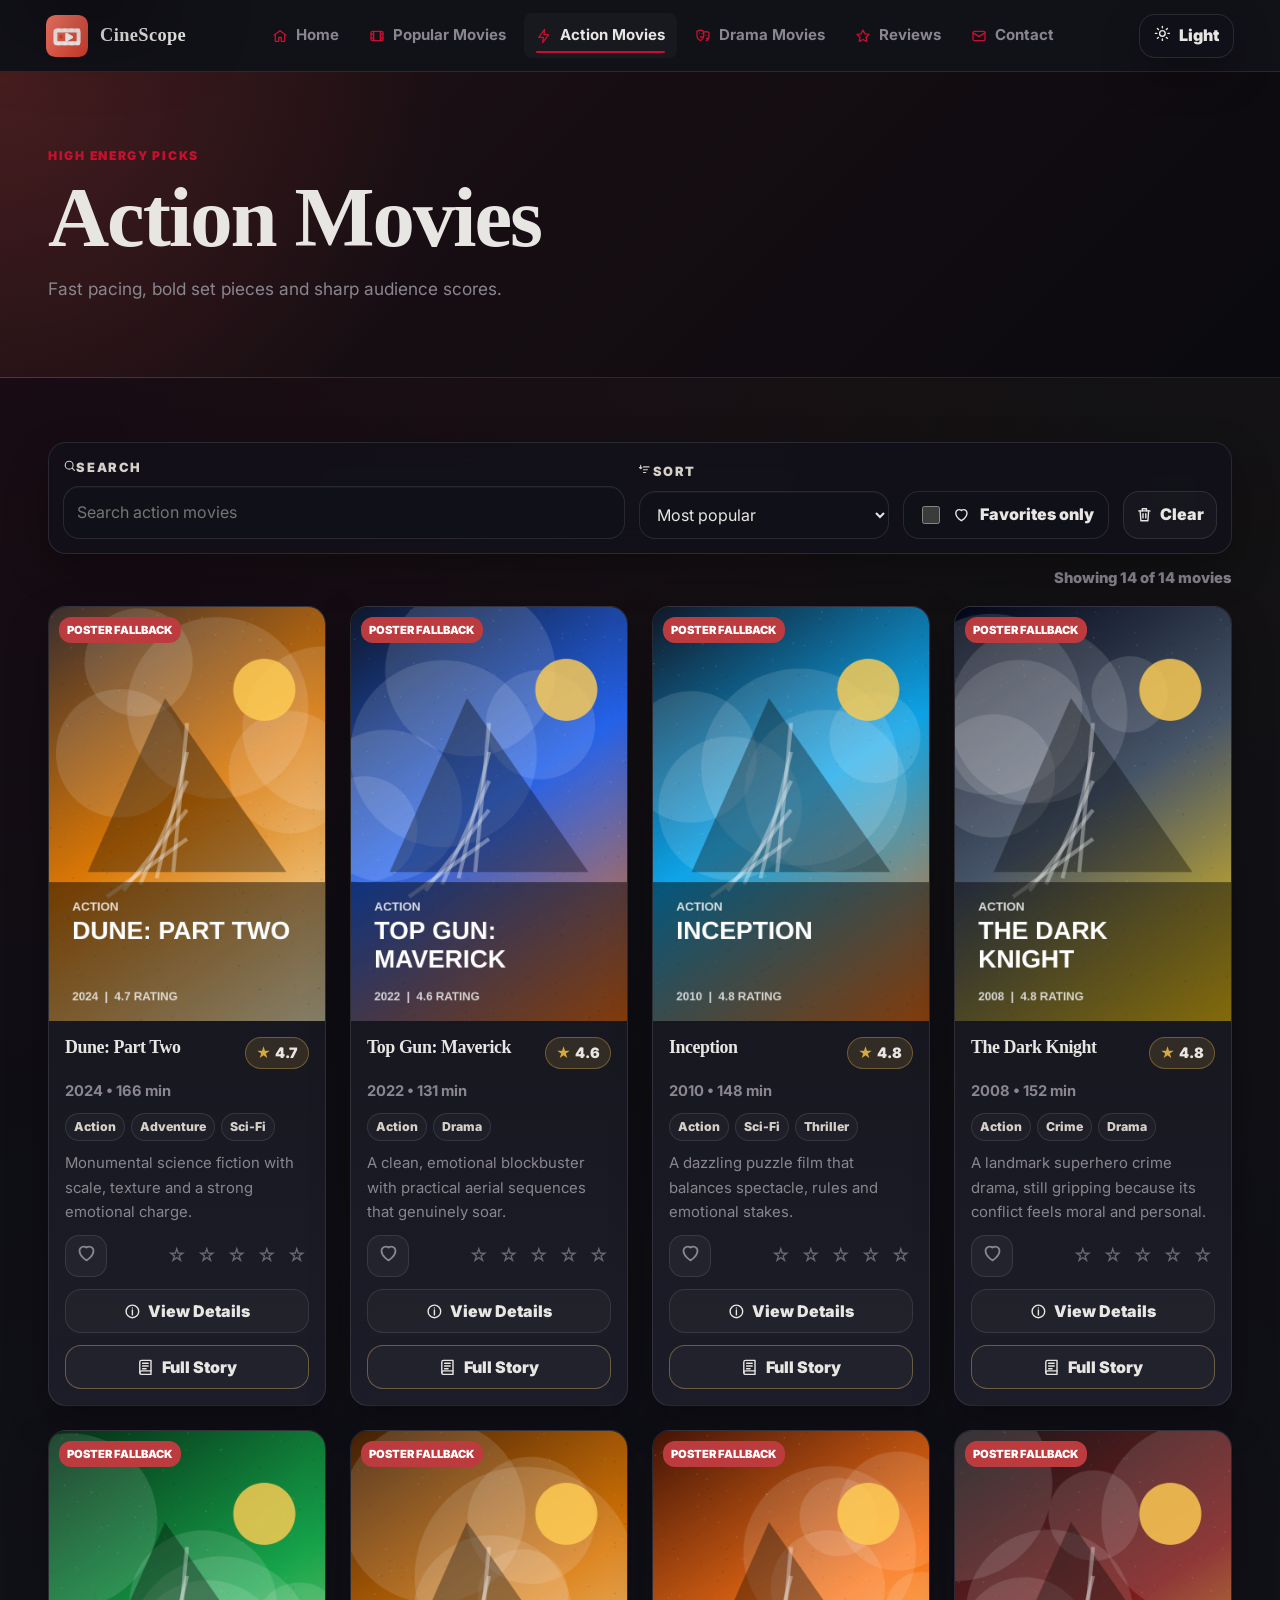
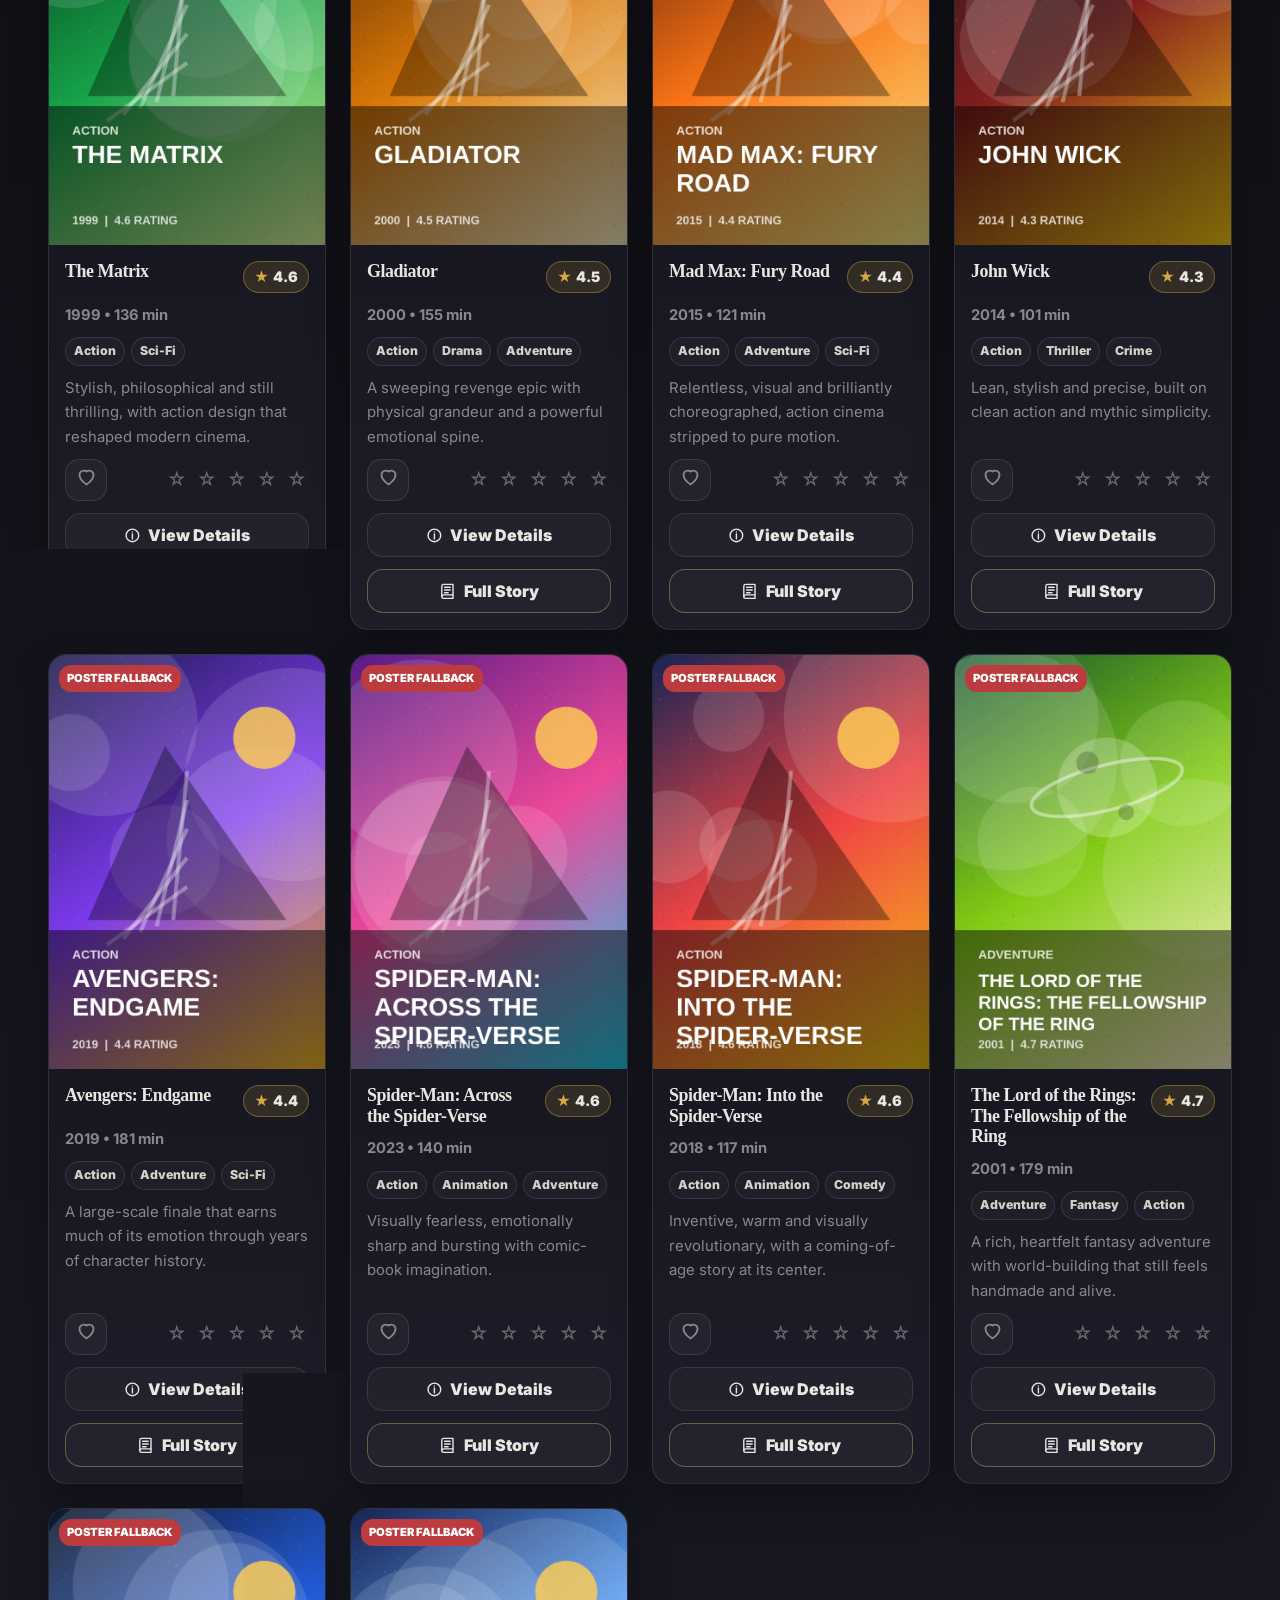
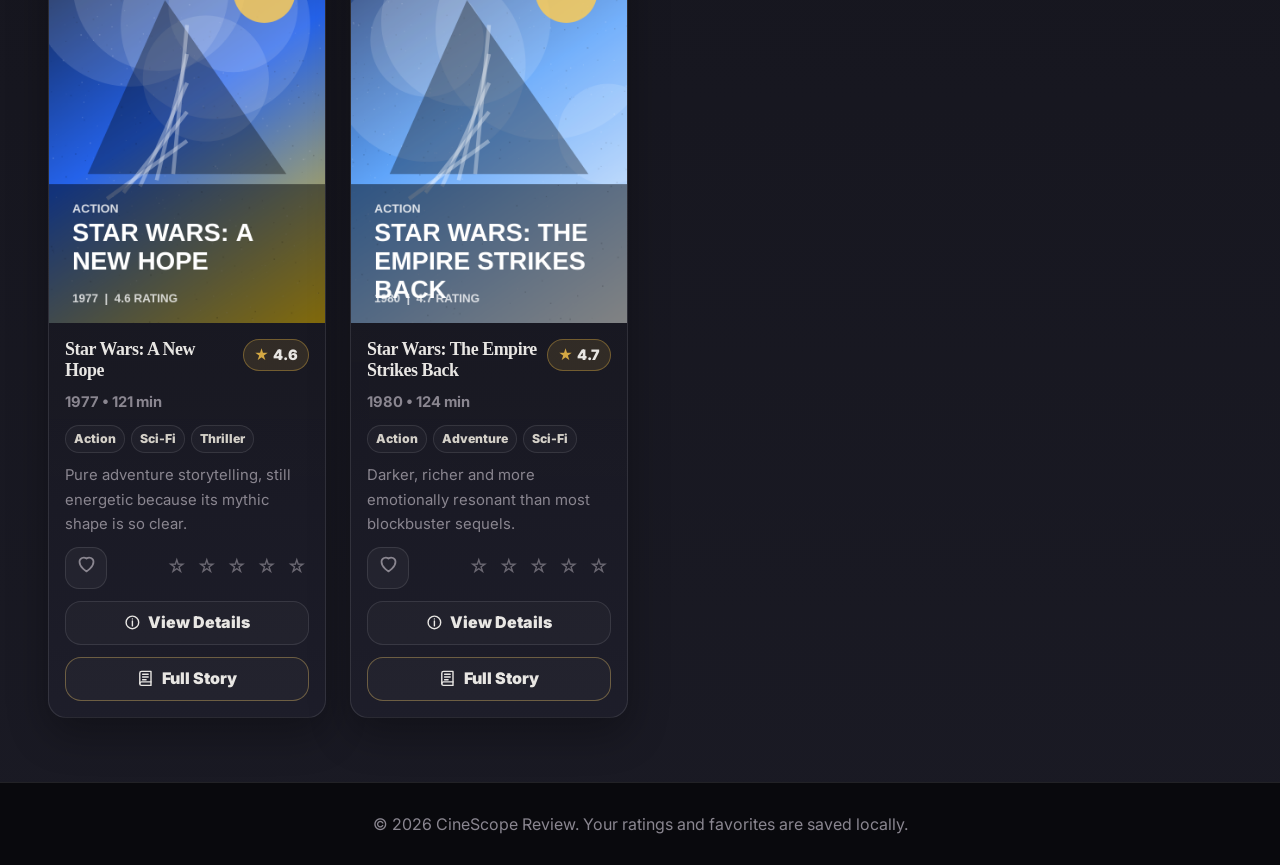
==== commit a5a913d6: "update" ====
--- a/action.html
+++ b/action.html
@@ -9,15 +9,6 @@
   <title>CineScope Review | Action Movies</title>
   <meta name="description" content="Top action movies on CineScope Review. High-energy picks with bold set pieces and audience scores.">
   <link rel="icon" type="image/svg+xml" href="assets/cinescope-logo.svg">
-  <script>
-    /* Apply saved theme before CSS paints to avoid a visible flash. */
-    (function () {
-      try {
-        var theme = localStorage.getItem('movieReviewTheme');
-        if (theme) document.documentElement.dataset.theme = theme;
-      } catch (error) {}
-    })();
-  </script>
   <link rel="stylesheet" href="css/styles.css?v=cinescope-v2">
 </head>
 <body data-page="action">
--- a/css/styles.css
+++ b/css/styles.css
@@ -17,56 +17,64 @@
   transform: translateY(0);
 }
 
+/* ---------- Design tokens ---------- */
 :root {
   color-scheme: dark;
-  --bg: #070b14;
-  --bg-elevated: #0c1220;
-  --bg-soft: #10192b;
-  --panel: rgba(14, 20, 34, 0.86);
-  --panel-strong: #131d31;
+  --bg: #0a0a0f;
+  --bg-elevated: #111118;
+  --bg-soft: #1a1a24;
+  --panel: rgba(18, 18, 26, 0.92);
+  --panel-strong: #1e1e2a;
   --surface: rgba(255, 255, 255, 0.04);
   --surface-strong: rgba(255, 255, 255, 0.08);
-  --text: #f5f7fb;
-  --muted: #9aa6bd;
-  --muted-strong: #c5cede;
+  --text: #e8e6e3;
+  --muted: #8a8690;
+  --muted-strong: #d4d0c8;
   --line: rgba(255, 255, 255, 0.1);
   --line-strong: rgba(255, 255, 255, 0.18);
-  --brand: #ff5a4f;
-  --brand-strong: #ff7b6a;
-  --accent: #16c98d;
-  --gold: #f5b942;
-  --danger: #ff6679;
-  --shadow: 0 24px 80px rgba(0, 0, 0, 0.44);
-  --shadow-soft: 0 16px 40px rgba(0, 0, 0, 0.24);
-  --radius-sm: 12px;
-  --radius-md: 18px;
-  --radius-lg: 28px;
+  --brand: #c8102e;
+  --brand-strong: #e01e3a;
+  --accent: #d4a843;
+  --gold: #d4a843;
+  --danger: #e5484d;
+  --shadow: 0 24px 80px rgba(0, 0, 0, 0.5);
+  --shadow-soft: 0 16px 40px rgba(0, 0, 0, 0.3);
+  --radius-sm: 6px;
+  --radius-md: 12px;
+  --radius-lg: 18px;
   --content: 1240px;
-  --header-height: 78px;
-  --ease-out: cubic-bezier(0.2, 0.8, 0.2, 1);
+  --header-height: 72px;
+  --ease-out: cubic-bezier(0.22, 0.61, 0.36, 1);
 }
 
 :root[data-theme="light"] {
   color-scheme: light;
-  --bg: #f4f6fa;
+  --bg: #f8f7f4;
   --bg-elevated: #ffffff;
-  --bg-soft: #ebeff6;
-  --panel: rgba(255, 255, 255, 0.88);
+  --bg-soft: #f0ede6;
+  --panel: rgba(255, 255, 255, 0.94);
   --panel-strong: #ffffff;
   --surface: rgba(17, 24, 39, 0.04);
   --surface-strong: rgba(17, 24, 39, 0.08);
-  --text: #0f172a;
-  --muted: #607089;
-  --muted-strong: #334155;
+  --text: #1a1816;
+  --muted: #6b6560;
+  --muted-strong: #3a3530;
   --line: rgba(15, 23, 42, 0.1);
   --line-strong: rgba(15, 23, 42, 0.18);
-  --brand: #e63f34;
-  --brand-strong: #bb231c;
-  --accent: #0f9f6e;
-  --gold: #c98e15;
+  --brand: #a80b24;
+  --brand-strong: #8a0920;
+  --accent: #b08930;
+  --gold: #b08930;
   --danger: #d8244d;
   --shadow: 0 24px 70px rgba(15, 23, 42, 0.14);
   --shadow-soft: 0 16px 34px rgba(15, 23, 42, 0.08);
+}
+
+:root[data-theme="light"] body {
+  background:
+    radial-gradient(circle at top left, rgba(168, 11, 36, 0.08), transparent 28%),
+    radial-gradient(circle at top right, rgba(176, 137, 48, 0.06), transparent 30%),
+    linear-gradient(180deg, var(--bg), var(--bg-soft));
 }
 
 * { box-sizing: border-box; }
@@ -78,12 +86,12 @@
   flex-direction: column;
   overflow-x: hidden;
   background:
-    radial-gradient(circle at top left, rgba(255, 90, 79, 0.14), transparent 28%),
-    radial-gradient(circle at top right, rgba(22, 201, 141, 0.08), transparent 30%),
+    radial-gradient(circle at top left, rgba(200, 16, 46, 0.1), transparent 28%),
+    radial-gradient(circle at top right, rgba(212, 168, 67, 0.06), transparent 30%),
     linear-gradient(180deg, var(--bg), var(--bg-soft));
   color: var(--text);
   font-family: Inter, ui-sans-serif, system-ui, -apple-system, BlinkMacSystemFont, "Segoe UI", sans-serif;
-  line-height: 1.55;
+  line-height: 1.65;
   text-rendering: optimizeLegibility;
   transition: background-color .4s var(--ease-out), color .4s var(--ease-out);
 }
@@ -161,8 +169,7 @@
   gap: 14px;
   padding: 12px clamp(16px, 3.6vw, 48px);
   border-bottom: 1px solid var(--line);
-  background: color-mix(in srgb, var(--bg) 78%, transparent);
-  backdrop-filter: blur(18px) saturate(1.25);
+  background: var(--bg-elevated);
   transition: background-color .4s var(--ease-out), border-color .4s var(--ease-out), color .4s var(--ease-out);
 }
 .brand {
@@ -174,19 +181,21 @@
   letter-spacing: 0.01em;
 }
 .brand-mark {
-  width: 46px;
-  height: 46px;
-  border-radius: 16px;
+  width: 42px;
+  height: 42px;
+  border-radius: 8px;
   display: inline-grid;
   place-items: center;
   background:
-    linear-gradient(135deg, rgba(255,255,255,.2), transparent),
     url("../assets/cinescope-logo.svg") center / cover no-repeat;
-  box-shadow: 0 12px 30px color-mix(in srgb, var(--brand) 30%, transparent);
   font-size: 0;
   color: transparent;
 }
-.brand-text { font-size: 1.05rem; }
+.brand-text {
+  font-family: Georgia, "Times New Roman", serif;
+  font-size: 1.15rem;
+  letter-spacing: 0.02em;
+}
 
 .main-nav {
   flex: 1;
@@ -202,20 +211,20 @@
   align-items: center;
   gap: 8px;
   padding: 10px 12px;
-  border-radius: 999px;
+  border-radius: 8px;
   color: var(--muted);
   font-size: 0.94rem;
-  font-weight: 850;
+  font-weight: 700;
   white-space: nowrap;
-  transition: color .2s var(--ease-out), background .2s var(--ease-out), transform .2s var(--ease-out);
+  transition: color .2s var(--ease-out), background .2s var(--ease-out), border-color .2s var(--ease-out);
 }
 .main-nav a::after {
   content: "";
   position: absolute;
-  left: 12px; right: 12px; bottom: 6px;
+  left: 12px; right: 12px; bottom: 5px;
   height: 2px;
   border-radius: 999px;
-  background: linear-gradient(90deg, var(--brand), var(--accent));
+  background: var(--brand);
   transform: scaleX(0);
   transform-origin: left;
   transition: transform .22s var(--ease-out);
@@ -227,7 +236,7 @@
 }
 .main-nav a:hover::after,
 .main-nav a.is-active::after { transform: scaleX(1); }
-.main-nav a:hover { transform: translateY(-1px); }
+.main-nav a:hover { border-color: transparent; }
 
 .theme-toggle,
 .nav-toggle,
@@ -282,12 +291,18 @@
 .section-heading h1,
 .section-heading h2,
 .page-hero h1,
+.slide-content h2,
+.detail-copy h1,
+.modal-details h2,
 .form-panel h2,
 .contact-info h2,
 .story-panel h2,
-.owner-panel h2 {
+.owner-panel h2,
+.movie-title {
+  font-family: Georgia, "Times New Roman", serif;
   margin: 0;
-  line-height: 1.04;
+  line-height: 1.02;
+  letter-spacing: -0.025em;
 }
 .section-heading h1 { font-size: clamp(2.3rem, 5vw, 4.2rem); }
 .section-heading h2,
